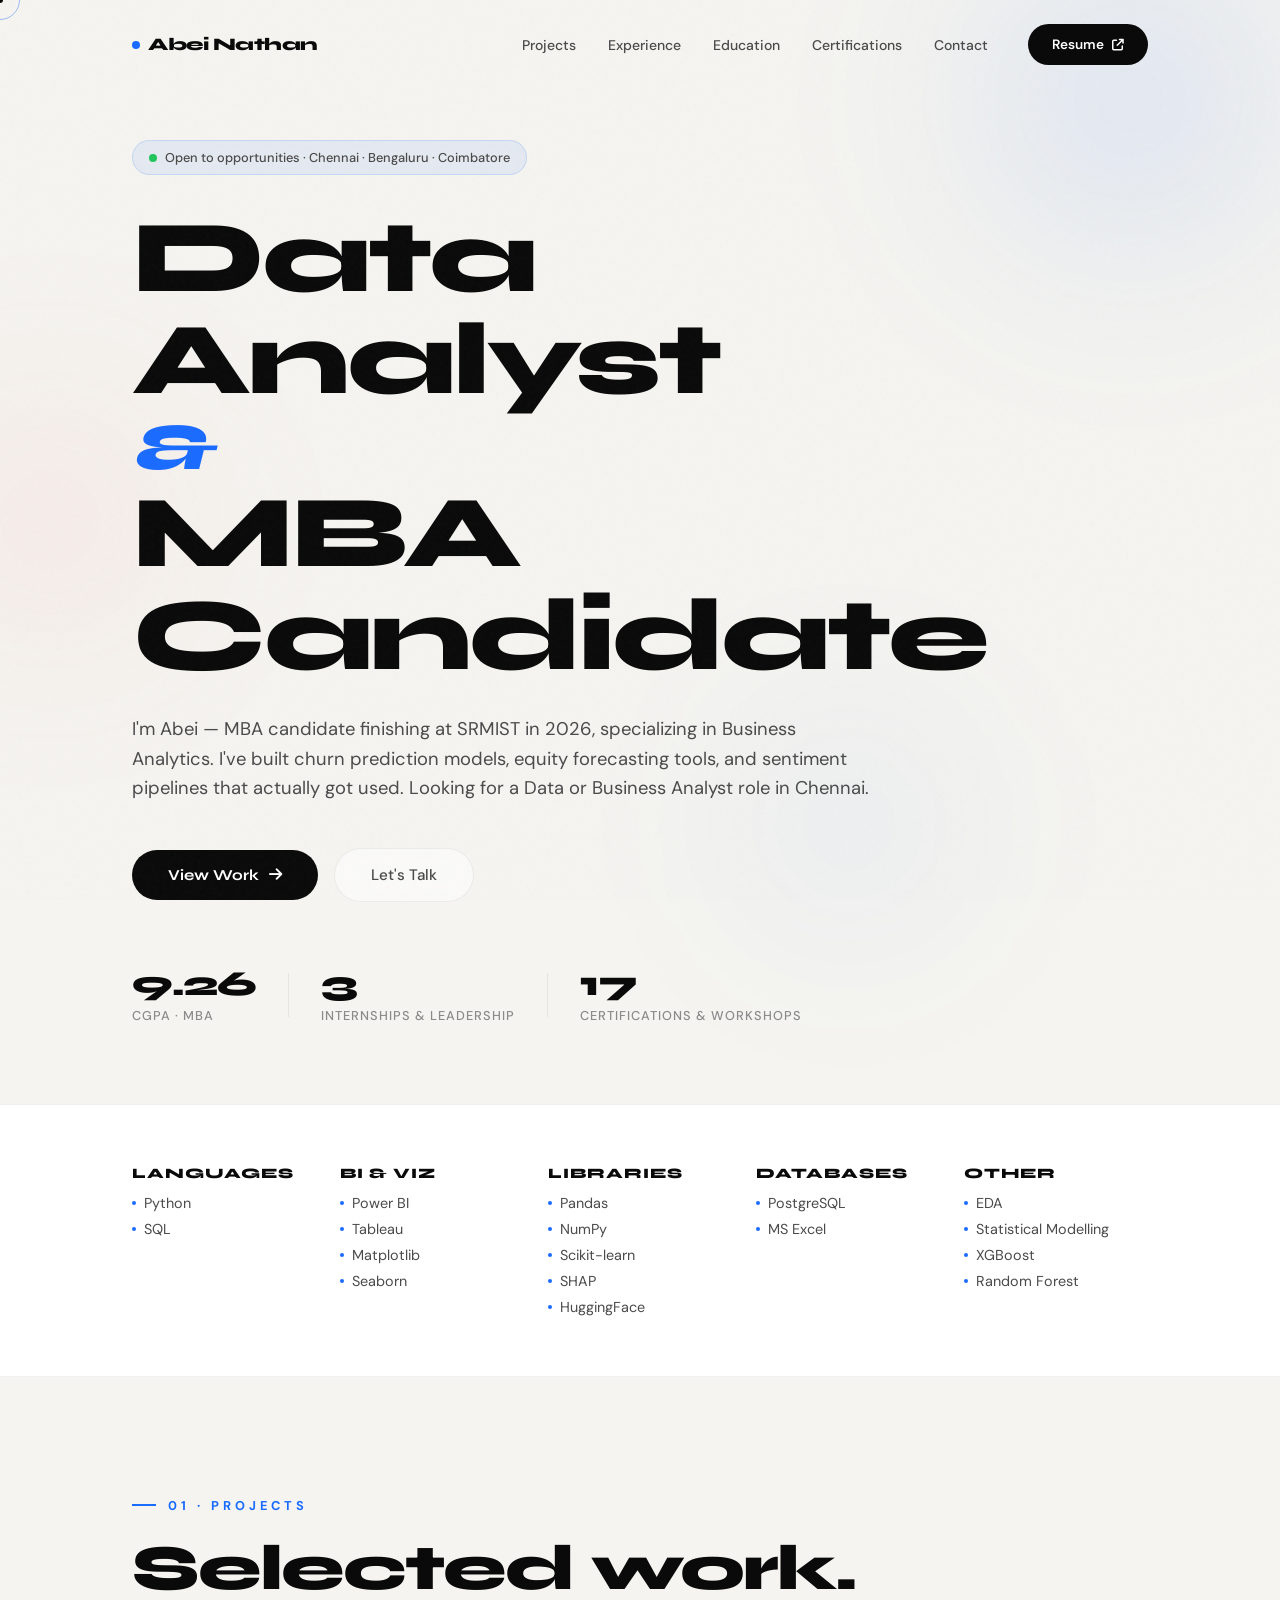
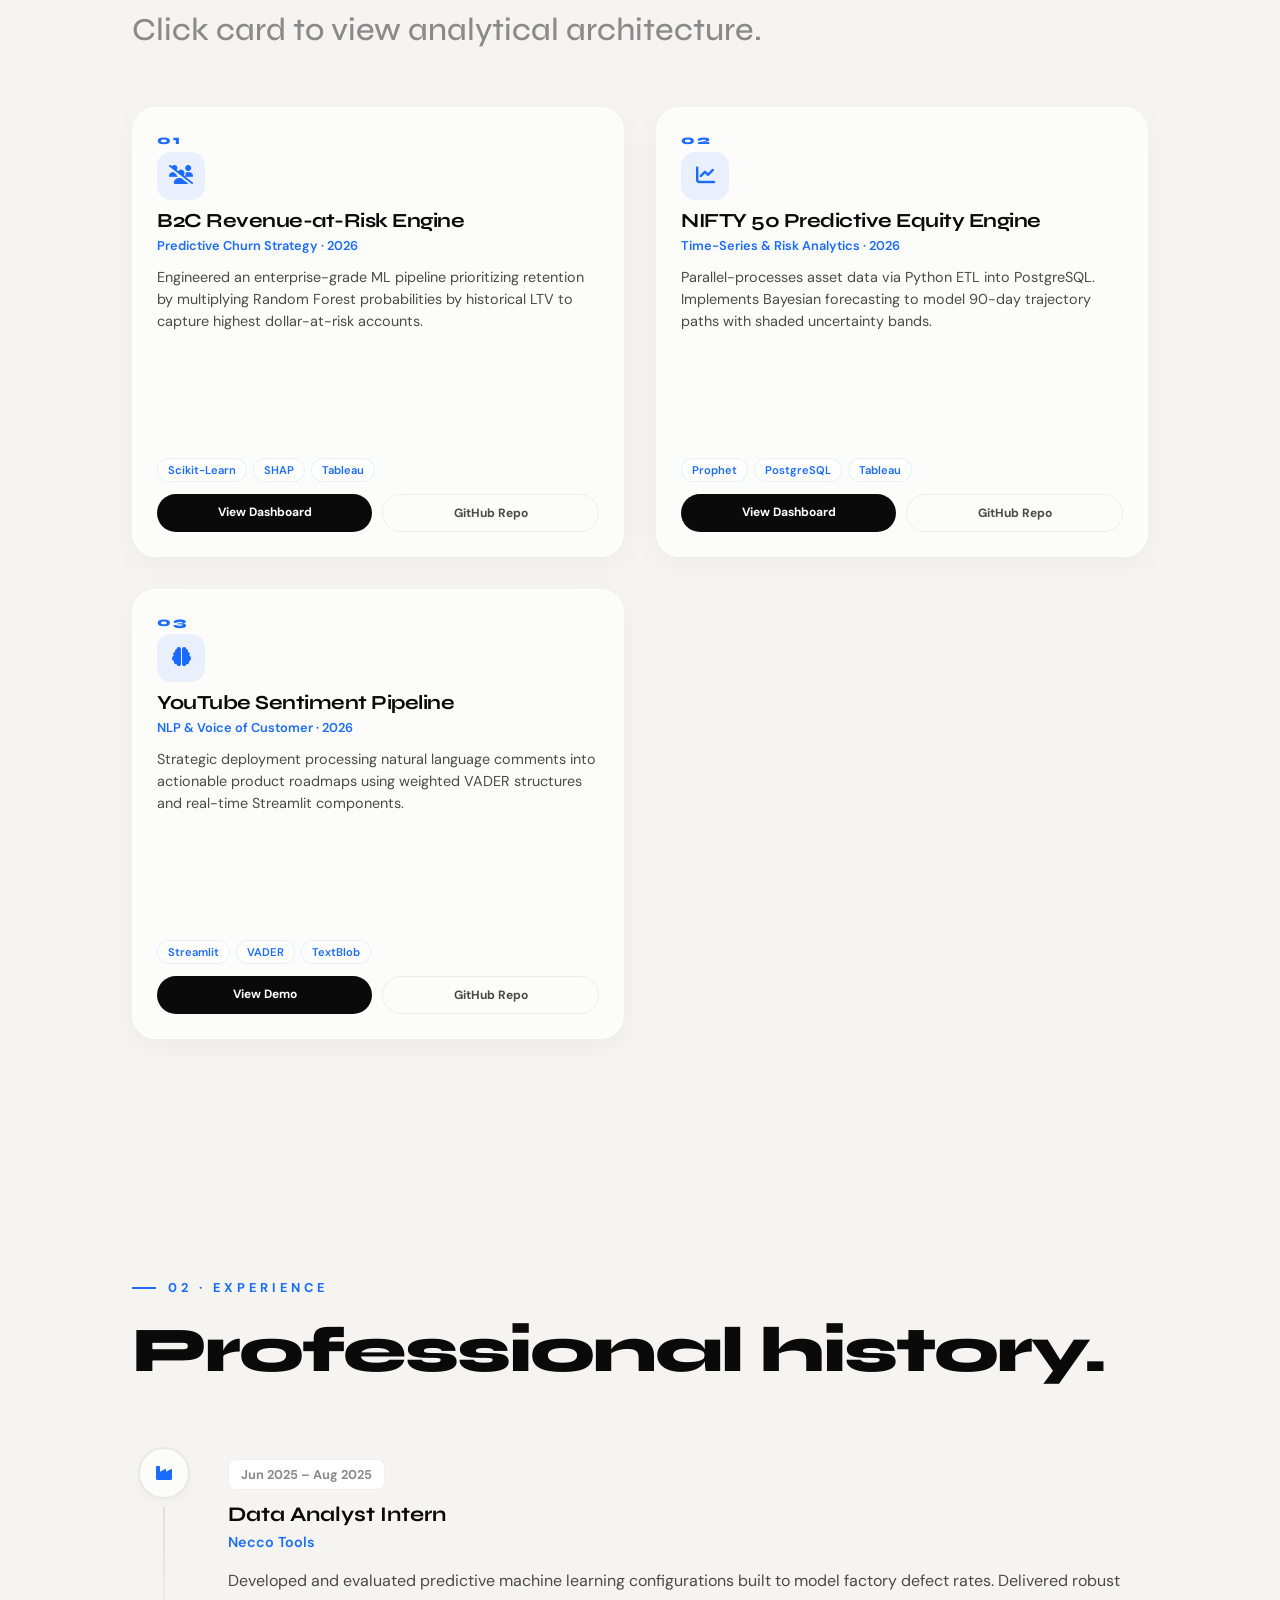
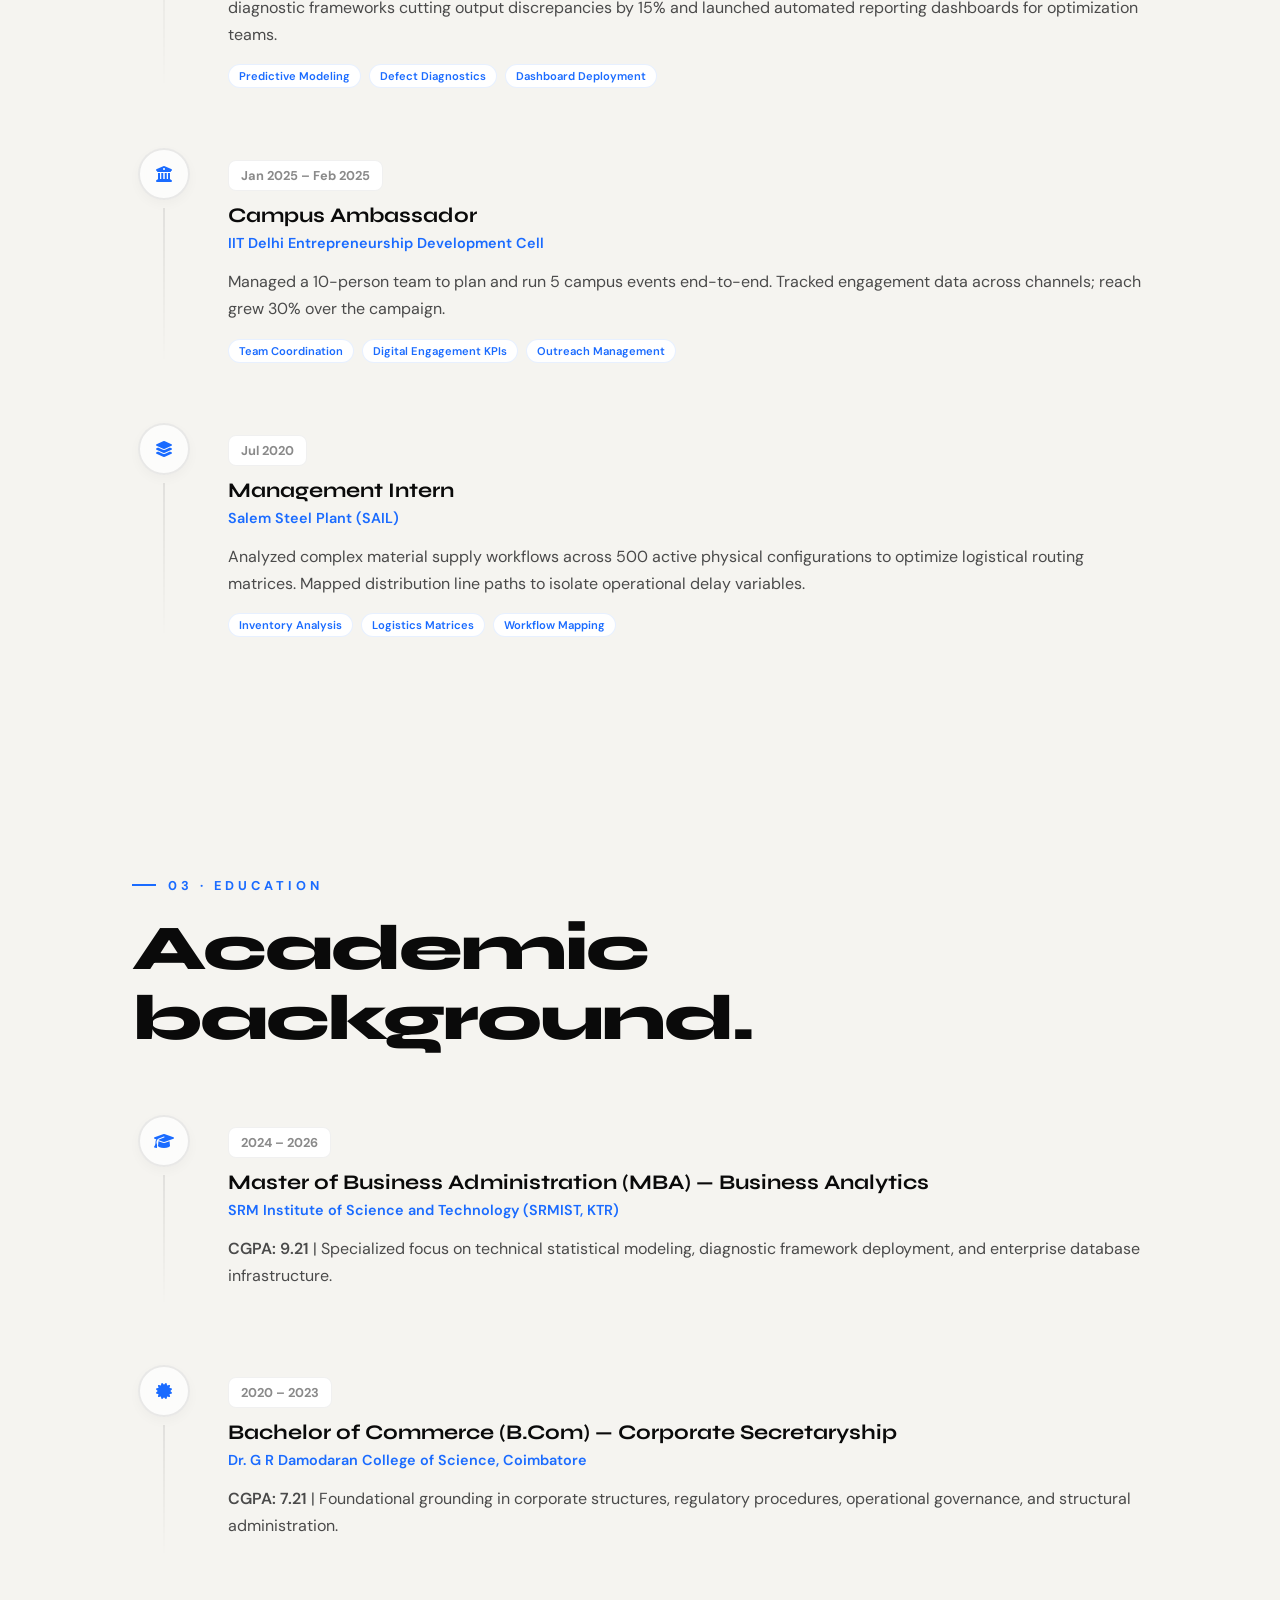
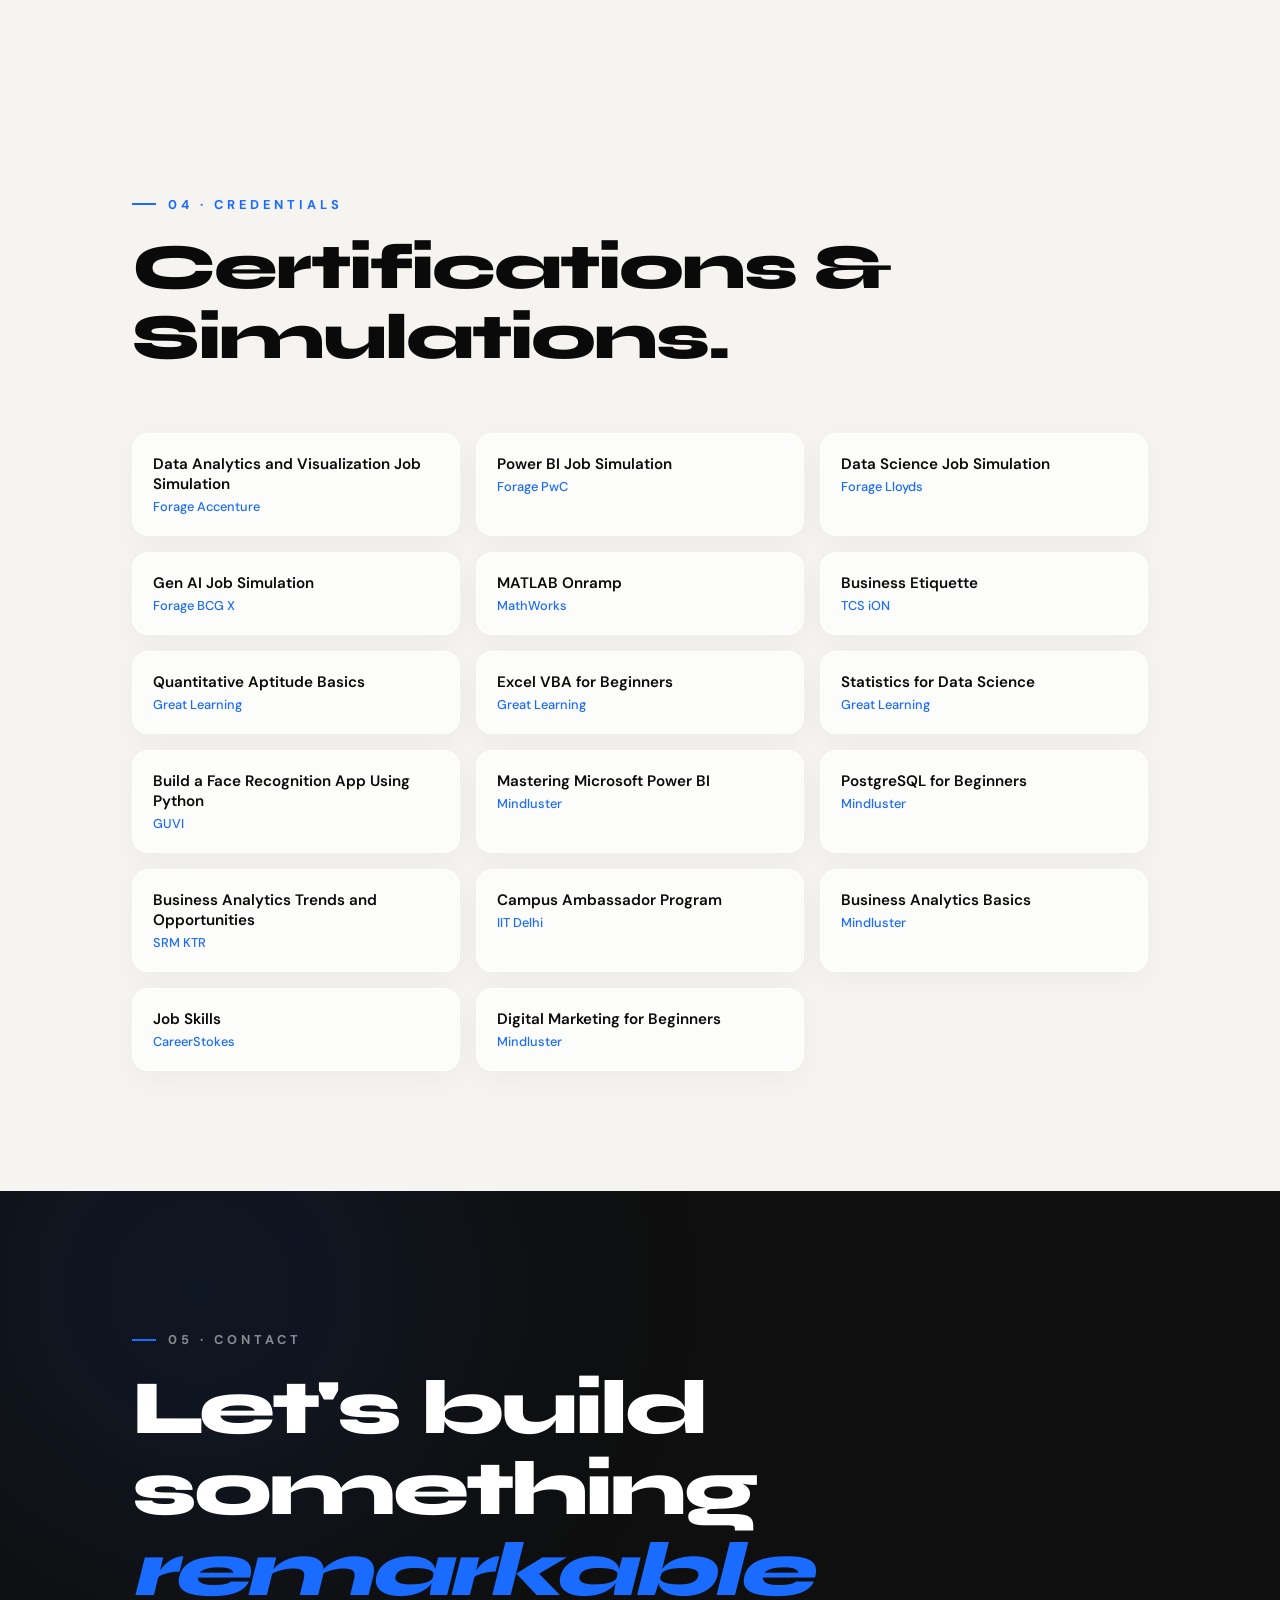
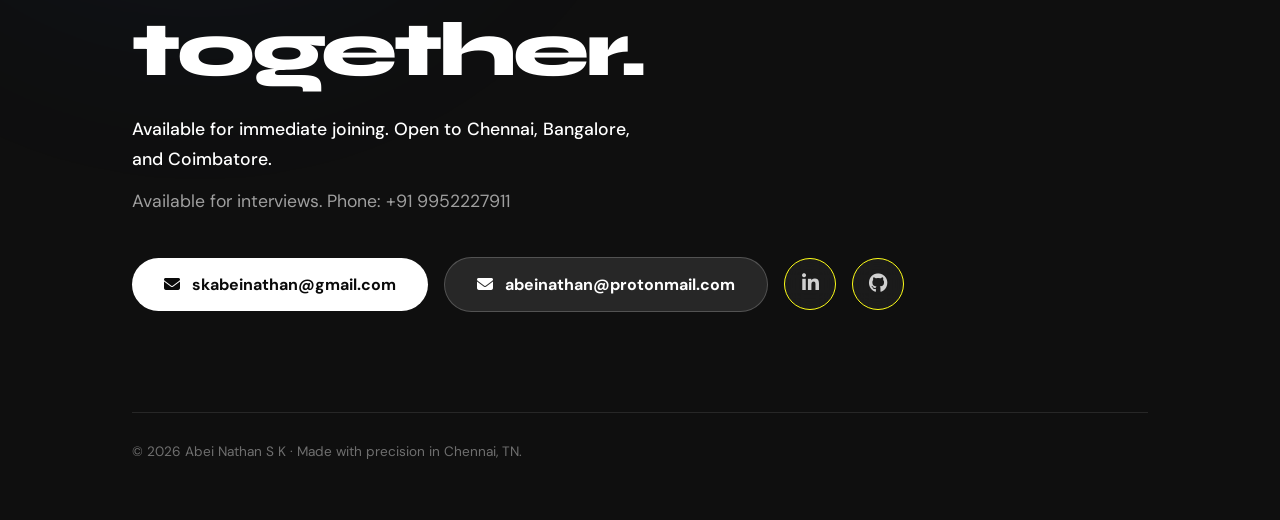
==== index.html @ 50df1578 "Update index.html" ====
<!DOCTYPE html>
<html lang="en">
<head>
    <meta charset="UTF-8">
    <meta name="viewport" content="width=device-width, initial-scale=1.0">
    <title>Abei Nathan S K | Data Analyst Portfolio</title>
    <link rel="stylesheet" href="style.css?v=1.0.1">
    <link href="https://fonts.googleapis.com/css2?family=Syne:wght@400;500;600;700;800&family=DM+Sans:ital,wght@0,300;0,400;0,500;1,300&display=swap" rel="stylesheet">
    <link rel="stylesheet" href="https://cdnjs.cloudflare.com/ajax/libs/font-awesome/6.4.0/css/all.min.css">
</head>
<body>

    <div class="noise-overlay"></div>
    <div class="blob blob-1"></div>
    <div class="blob blob-2"></div>
    <div class="blob blob-3"></div>
    <div class="cursor-dot"></div>
    <div class="cursor-ring"></div>

    <nav id="navbar">
        <div class="nav-inner">
            <div class="logo">
                <span class="logo-dot"></span>
                Abei Nathan
            </div>
            <ul class="nav-links" id="navLinks">
                <li><a href="#projects" class="nav-link-item">Projects</a></li>
                <li><a href="#experience" class="nav-link-item">Experience</a></li>
                <li><a href="#education" class="nav-link-item">Education</a></li>
                <li><a href="#certifications" class="nav-link-item">Certifications</a></li>
                <li><a href="#contact" class="nav-link-item">Contact</a></li>
            </ul>
            <a href="AbeiNathanSK_resume.pdf" class="nav-cta" target="_blank">
                Resume <i class="fas fa-arrow-up-right-from-square"></i>
            </a>
        </div>
    </nav>

    <header class="hero">
        <div class="hero-inner">
            <div class="hero-badge reveal-up" style="--delay: 0s">
                <span class="badge-dot"></span>
                Open to opportunities · Chennai · Bengaluru · Coimbatore
            </div>
            <h1 class="hero-title">
                <span class="line reveal-up" style="--delay: 0.1s">Data Analyst</span>
                <span class="line reveal-up ampersand" style="--delay: 0.2s">&amp;</span>
                <span class="line reveal-up" style="--delay: 0.3s">MBA Candidate</span>
            </h1>
            <p class="hero-sub reveal-up" style="--delay: 0.4s">
                I'm Abei — MBA candidate finishing at SRMIST in 2026, specializing in Business Analytics. I've built churn prediction models, equity forecasting tools, and sentiment pipelines that actually got used. Looking for a Data or Business Analyst role in Chennai.
            </p>
            <div class="hero-actions reveal-up" style="--delay: 0.5s">
                <a href="#projects" class="btn-primary">
                    <span>View Work</span>
                    <i class="fas fa-arrow-right"></i>
                </a>
                <a href="#contact" class="btn-ghost">Let's Talk</a>
            </div>
            <div class="hero-stats reveal-up" style="--delay: 0.6s">
                <div class="stat">
                    <strong>9.26</strong><span>CGPA · MBA</span>
                </div>
                <div class="stat-divider"></div>
                <div class="stat">
                    <strong>3</strong><span>Internships & Leadership</span>
                </div>
                <div class="stat-divider"></div>
                <div class="stat">
                    <strong>17</strong><span>Certifications & Workshops</span>
                </div>
            </div>
        </div>
    </header>

    <section class="skills-grid-container">
        <div class="container">
            <div class="skills-matrix">
                <div class="skills-group">
                    <h4>Languages</h4>
                    <ul>
                        <li>Python</li>
                        <li>SQL</li>
                    </ul>
                </div>
                <div class="skills-group">
                    <h4>BI & Viz</h4>
                    <ul>
                        <li>Power BI</li>
                        <li>Tableau</li>
                        <li>Matplotlib</li>
                        <li>Seaborn</li>
                    </ul>
                </div>
                <div class="skills-group">
                    <h4>Libraries</h4>
                    <ul>
                        <li>Pandas</li>
                        <li>NumPy</li>
                        <li>Scikit-learn</li>
                        <li>SHAP</li>
                        <li>HuggingFace</li>
                    </ul>
                </div>
                <div class="skills-group">
                    <h4>Databases</h4>
                    <ul>
                        <li>PostgreSQL</li>
                        <li>MS Excel</li>
                    </ul>
                </div>
                <div class="skills-group">
                    <h4>Other</h4>
                    <ul>
                        <li>EDA</li>
                        <li>Statistical Modelling</li>
                        <li>XGBoost</li>
                        <li>Random Forest</li>
                    </ul>
                </div>
            </div>
        </div>
    </section>

    <section id="projects" class="section">
        <div class="container">
            <div class="section-label reveal-up">01 · Projects</div>
            <h2 class="section-heading reveal-up">Selected work. <span class="muted">Click card to view analytical architecture.</span></h2>
            <div class="flip-grid">

                <div class="flip-card reveal-up" style="--delay: 0.1s">
                    <div class="flip-inner">
                        <div class="flip-front">
                            <div>
                                <div class="card-num">01</div>
                                <div class="card-icon-wrap"><i class="fas fa-users-slash"></i></div>
                                <h3>B2C Revenue-at-Risk Engine</h3>
                                <span class="card-meta">Predictive Churn Strategy · 2026</span>
                            </div>
                            <p>Engineered an enterprise-grade ML pipeline prioritizing retention by multiplying Random Forest probabilities by historical LTV to capture highest dollar-at-risk accounts.</p>
                            <div>
                                <div class="card-tags" style="margin-bottom: 12px;">
                                    <span>Scikit-Learn</span><span>SHAP</span><span>Tableau</span>
                                </div>
                                <div class="card-actions">
                                    <a href="https://public.tableau.com/app/profile/abei.nathan.s.k/viz/Customer_Churn_Revenue_Risk_Engine/MRRProtectionEnginePredictiveChurnRevenue-at-RiskCommandCenter" target="_blank" class="btn-card-action primary">View Dashboard</a>
                                    <a href="https://github.com/abeinathan/revenue_risk_churn_engine" target="_blank" class="btn-card-action secondary">GitHub Repo</a>
                                </div>
                            </div>
                        </div>
                        <div class="flip-back">
                            <div class="back-header">
                                <h3>Tech Stack</h3>
                                <span class="back-sub">Revenue Risk Engine</span>
                            </div>
                            <ul class="back-list">
                                <li><strong>Python / Pandas</strong> — Data engineering & ETL pipelines.</li>
                                <li><strong>Random Forest</strong> — Handled class imbalances effectively.</li>
                                <li><strong>SHAP XAI</strong> — TreeExplainer implementation for model feature transparency.</li>
                            </ul>
                            <div class="card-actions">
                                <a href="https://public.tableau.com/app/profile/abei.nathan.s.k/viz/Customer_Churn_Revenue_Risk_Engine/MRRProtectionEnginePredictiveChurnRevenue-at-RiskCommandCenter" target="_blank" class="btn-card-action dark-primary">View Dashboard</a>
                                <a href="https://github.com/abeinathan/revenue_risk_churn_engine" target="_blank" class="btn-card-action dark-secondary">GitHub Repo</a>
                            </div>
                        </div>
                    </div>
                </div>

                <div class="flip-card reveal-up" style="--delay: 0.2s">
                    <div class="flip-inner">
                        <div class="flip-front">
                            <div>
                                <div class="card-num">02</div>
                                <div class="card-icon-wrap"><i class="fas fa-chart-line"></i></div>
                                <h3>NIFTY 50 Predictive Equity Engine</h3>
                                <span class="card-meta">Time-Series & Risk Analytics · 2026</span>
                            </div>
                            <p>Parallel-processes asset data via Python ETL into PostgreSQL. Implements Bayesian forecasting to model 90-day trajectory paths with shaded uncertainty bands.</p>
                            <div>
                                <div class="card-tags" style="margin-bottom: 12px;">
                                    <span>Prophet</span><span>PostgreSQL</span><span>Tableau</span>
                                </div>
                                <div class="card-actions">
                                    <a href="https://public.tableau.com/app/profile/abei.nathan1154/viz/NIFTY50PredictiveEquityRiskAnalytics/NIFTY50PredictiveEquityRiskAnalytics" target="_blank" class="btn-card-action primary">View Dashboard</a>
                                    <a href="https://github.com/abeinathan/nifty50_predictive_engine" target="_blank" class="btn-card-action secondary">GitHub Repo</a>
                                </div>
                            </div>
                        </div>
                        <div class="flip-back">
                            <div class="back-header">
                                <h3>Tech Stack</h3>
                                <span class="back-sub">Predictive Equity Engine</span>
                            </div>
                            <ul class="back-list">
                                <li><strong>Prophet</strong> — Bayesian mathematical engine for time-series forecasting.</li>
                                <li><strong>PostgreSQL</strong> — Structured storage environment mapping historical ticker lines.</li>
                                <li><strong>Python ETL</strong> — Automated ingestion routines parsing continuous market states.</li>
                            </ul>
                            <div class="card-actions">
                                <a href="https://public.tableau.com/app/profile/abei.nathan1154/viz/NIFTY50PredictiveEquityRiskAnalytics/NIFTY50PredictiveEquityRiskAnalytics" target="_blank" class="btn-card-action dark-primary">View Dashboard</a>
                                <a href="https://github.com/abeinathan/nifty50_predictive_engine" target="_blank" class="btn-card-action dark-secondary">GitHub Repo</a>
                            </div>
                        </div>
                    </div>
                </div>

                <div class="flip-card reveal-up" style="--delay: 0.3s">
                    <div class="flip-inner">
                        <div class="flip-front">
                            <div>
                                <div class="card-num">03</div>
                                <div class="card-icon-wrap"><i class="fas fa-brain"></i></div>
                                <h3>YouTube Sentiment Pipeline</h3>
                                <span class="card-meta">NLP & Voice of Customer · 2026</span>
                            </div>
                            <p>Strategic deployment processing natural language comments into actionable product roadmaps using weighted VADER structures and real-time Streamlit components.</p>
                            <div>
                                <div class="card-tags" style="margin-bottom: 12px;">
                                    <span>Streamlit</span><span>VADER</span><span>TextBlob</span>
                                </div>
                                <div class="card-actions">
                                    <a href="https://abei-sentimentanalysis.streamlit.app/" target="_blank" class="btn-card-action primary">View Demo</a>
                                    <a href="https://github.com/abeinathan/youtube-sentiment-analysis" target="_blank" class="btn-card-action secondary">GitHub Repo</a>
                                </div>
                            </div>
                        </div>
                        <div class="flip-back">
                            <div class="back-header">
                                <h3>Tech Stack</h3>
                                <span class="back-sub">Voice of Customer Framework</span>
                            </div>
                            <ul class="back-list">
                                <li><strong>VADER & TextBlob</strong> — Lexicon and rule-based sentiment assessment.</li>
                                <li><strong>Streamlit</strong> — High-performance reactive web application deployment framework.</li>
                                <li><strong>GitHub Actions</strong> — Configured automated cron workflows maintaining active instance runtimes.</li>
                            </ul>
                            <div class="card-actions">
                                <a href="https://abei-sentimentanalysis.streamlit.app/" target="_blank" class="btn-card-action dark-primary">View Demo</a>
                                <a href="https://github.com/abeinathan/youtube-sentiment-analysis" target="_blank" class="btn-card-action dark-secondary">GitHub Repo</a>
                            </div>
                        </div>
                    </div>
                </div>

            </div>
        </div>
    </section>

    <section id="experience" class="section">
        <div class="container">
            <div class="section-label reveal-up">02 · Experience</div>
            <h2 class="section-heading reveal-up">Professional history.</h2>
            <div class="timeline">

                <div class="tl-item reveal-up">
                    <div class="tl-left">
                        <div class="tl-dot"><i class="fas fa-industry"></i></div>
                        <div class="tl-line"></div>
                    </div>
                    <div class="tl-right">
                        <span class="tl-date">Jun 2025 – Aug 2025</span>
                        <h3 class="tl-title">Data Analyst Intern</h3>
                        <span class="tl-org">Necco Tools</span>
                        <p class="tl-desc">Developed and evaluated predictive machine learning configurations built to model factory defect rates. Delivered robust diagnostic frameworks cutting output discrepancies by 15% and launched automated reporting dashboards for optimization teams.</p>
                        <div class="tl-chips">
                            <span>Predictive Modeling</span><span>Defect Diagnostics</span><span>Dashboard Deployment</span>
                        </div>
                    </div>
                </div>

                <div class="tl-item reveal-up">
                    <div class="tl-left">
                        <div class="tl-dot"><i class="fas fa-university"></i></div>
                        <div class="tl-line"></div>
                    </div>
                    <div class="tl-right">
                        <span class="tl-date">Jan 2025 – Feb 2025</span>
                        <h3 class="tl-title">Campus Ambassador</h3>
                        <span class="tl-org">IIT Delhi Entrepreneurship Development Cell</span>
                        <p class="tl-desc">Managed a 10-person team to plan and run 5 campus events end-to-end. Tracked engagement data across channels; reach grew 30% over the campaign.</p>
                        <div class="tl-chips">
                            <span>Team Coordination</span><span>Digital Engagement KPIs</span><span>Outreach Management</span>
                        </div>
                    </div>
                </div>

                <div class="tl-item reveal-up">
                    <div class="tl-left">
                        <div class="tl-dot"><i class="fas fa-layer-group"></i></div>
                        <div class="tl-line"></div>
                    </div>
                    <div class="tl-right">
                        <span class="tl-date">Jul 2020</span>
                        <h3 class="tl-title">Management Intern</h3>
                        <span class="tl-org">Salem Steel Plant (SAIL)</span>
                        <p class="tl-desc">Analyzed complex material supply workflows across 500 active physical configurations to optimize logistical routing matrices. Mapped distribution line paths to isolate operational delay variables.</p>
                        <div class="tl-chips">
                            <span>Inventory Analysis</span><span>Logistics Matrices</span><span>Workflow Mapping</span>
                        </div>
                    </div>
                </div>

            </div>
        </div>
    </section>

    <section id="education" class="section">
        <div class="container">
            <div class="section-label reveal-up">03 · Education</div>
            <h2 class="section-heading reveal-up">Academic background.</h2>
            <div class="timeline">

                <div class="tl-item reveal-up">
                    <div class="tl-left">
                        <div class="tl-dot"><i class="fas fa-graduation-cap"></i></div>
                        <div class="tl-line"></div>
                    </div>
                    <div class="tl-right">
                        <span class="tl-date">2024 – 2026</span>
                        <h3 class="tl-title">Master of Business Administration (MBA) — Business Analytics</h3>
                        <span class="tl-org">SRM Institute of Science and Technology (SRMIST, KTR)</span>
                        <p class="tl-desc"><strong>CGPA: 9.21</strong> | Specialized focus on technical statistical modeling, diagnostic framework deployment, and enterprise database infrastructure.</p>
                    </div>
                </div>

                <div class="tl-item reveal-up">
                    <div class="tl-left">
                        <div class="tl-dot"><i class="fas fa-certificate"></i></div>
                        <div class="tl-line"></div>
                    </div>
                    <div class="tl-right">
                        <span class="tl-date">2020 – 2023</span>
                        <h3 class="tl-title">Bachelor of Commerce (B.Com) — Corporate Secretaryship</h3>
                        <span class="tl-org">Dr. G R Damodaran College of Science, Coimbatore</span>
                        <p class="tl-desc"><strong>CGPA: 7.21</strong> | Foundational grounding in corporate structures, regulatory procedures, operational governance, and structural administration.</p>
                    </div>
                </div>

            </div>
        </div>
    </section>

    <section id="certifications" class="section">
        <div class="container">
            <div class="section-label reveal-up">04 · Credentials</div>
            <h2 class="section-heading reveal-up">Certifications & Simulations.</h2>
            <div class="cert-list reveal-up">
                <div class="cert-item"><h4>Data Analytics and Visualization Job Simulation</h4><p>Forage Accenture</p></div>
                <div class="cert-item"><h4>Power BI Job Simulation</h4><p>Forage PwC</p></div>
                <div class="cert-item"><h4>Data Science Job Simulation</h4><p>Forage Lloyds</p></div>
                <div class="cert-item"><h4>Gen AI Job Simulation</h4><p>Forage BCG X</p></div>
                <div class="cert-item"><h4>MATLAB Onramp</h4><p>MathWorks</p></div>
                <div class="cert-item"><h4>Business Etiquette</h4><p>TCS iON</p></div>
                <div class="cert-item"><h4>Quantitative Aptitude Basics</h4><p>Great Learning</p></div>
                <div class="cert-item"><h4>Excel VBA for Beginners</h4><p>Great Learning</p></div>
                <div class="cert-item"><h4>Statistics for Data Science</h4><p>Great Learning</p></div>
                <div class="cert-item"><h4>Build a Face Recognition App Using Python</h4><p>GUVI</p></div>
                <div class="cert-item"><h4>Mastering Microsoft Power BI</h4><p>Mindluster</p></div>
                <div class="cert-item"><h4>PostgreSQL for Beginners</h4><p>Mindluster</p></div>
                <div class="cert-item"><h4>Business Analytics Trends and Opportunities</h4><p>SRM KTR</p></div>
                <div class="cert-item"><h4>Campus Ambassador Program</h4><p>IIT Delhi</p></div>
                <div class="cert-item"><h4>Business Analytics Basics</h4><p>Mindluster</p></div>
                <div class="cert-item"><h4>Job Skills</h4><p>CareerStokes</p></div>
                <div class="cert-item"><h4>Digital Marketing for Beginners</h4><p>Mindluster</p></div>
            </div>
        </div>
    </section>

    <footer id="contact" class="footer-section">
        <div class="footer-blob"></div>
        <div class="container footer-inner">
            <div class="section-label reveal-up" style="color: rgba(255,255,255,0.5)">05 · Contact</div>
            <h2 class="footer-heading reveal-up">Let's build something<br><em>remarkable</em> together.</h2>
            
            <p class="footer-sub reveal-up" style="color: #fff; font-weight: 500; margin-bottom: 12px;">
                Available for immediate joining. Open to Chennai, Bangalore, and Coimbatore.
            </p>
            <p class="footer-sub reveal-up" style="margin-top: 0; margin-bottom: 40px;">
                Available for interviews. Phone: +91 9952227911
            </p>

            <div class="footer-btns reveal-up">
                <a href="mailto:skabeinathan@gmail.com" class="footer-btn primary">
                    <i class="fas fa-envelope"></i> skabeinathan@gmail.com
                </a>
                <a href="mailto:abeinathan@protonmail.com" class="footer-btn primary" style="background: rgba(255,255,255,0.1); color: #fff; border: 1px solid rgba(255,255,255,0.2);">
                    <i class="fas fa-envelope"></i> abeinathan@protonmail.com
                </a>
                <div class="footer-socials">
                    <a href="https://www.linkedin.com/in/abeinathan" target="_blank" class="social-icon" title="LinkedIn">
                        <i class="fab fa-linkedin-in"></i>
                    </a>
                    <a href="https://github.com/abeinathan" target="_blank" class="social-icon" title="GitHub">
                        <i class="fab fa-github"></i>
                    </a>
                </div>
            </div>
            <div class="footer-divider"></div>
            <p class="footer-copy">© 2026 Abei Nathan S K · Made with precision in Chennai, TN.</p>
        </div>
    </footer>

    <script>
        document.addEventListener("DOMContentLoaded", function() {
            setTimeout(() => {
                document.querySelectorAll('.reveal-up').forEach(el => {
                    el.classList.add('visible');
                });
            }, 150);

            const dot = document.querySelector('.cursor-dot');
            const ring = document.querySelector('.cursor-ring');
            if(dot && ring && window.matchMedia('(hover: hover)').matches) {
                document.addEventListener('mousemove', e => {
                    dot.style.transform = `translate(${e.clientX}px, ${e.clientY}px)`;
                    ring.style.transform = `translate(${e.clientX}px, ${e.clientY}px)`;
                });
            } else {
                if(dot) dot.style.display = 'none';
                if(ring) ring.style.display = 'none';
                document.body.style.cursor = 'auto';
            }

            document.querySelectorAll('.flip-card').forEach(card => {
                card.addEventListener('click', (e) => {
                    if(!e.target.closest('.card-actions')) {
                        card.classList.toggle('flipped');
                    }
                });
            });

            window.addEventListener('scroll', () => {
                const nav = document.getElementById('navbar');
                if(window.scrollY > 50) {
                    nav.classList.add('scrolled');
                } else {
                    nav.classList.remove('scrolled');
                }
            });
        });
    </script>
</body>
</html>
---- style.css ----
/* ═══════════════════════════════════════════════════════════
   ABEI NATHAN — PORTFOLIO 2026
   Typography: Syne (display) + DM Sans (body)
   Theme: Refined dark-accent editorial with fluid motion
   ═══════════════════════════════════════════════════════════ */

/* ── RESET & TOKENS ──────────────────────────────────────── */
:root {
    --bg:       #f5f4f0;
    --bg-dark:  #0f0f0f;
    --ink:      #0a0a0a;
    --ink-2:    #4a4a4a;
    --ink-3:    #8a8a8a;
    --accent:   #1a6bff;
    --accent-2: #ff4d4d;
    --card-bg:  rgba(255, 255, 255, 0.7);
    --border:   rgba(0,0,0,0.06);
    --shadow:   0 8px 32px rgba(0,0,0,0.04);
    --shadow-hover: 0 24px 72px rgba(26,107,255,0.12);
    --radius:   24px;
    --font-display: 'Syne', sans-serif;
    --font-body:    'DM Sans', sans-serif;
    --ease-fluid:   cubic-bezier(0.16, 1, 0.3, 1);
    --ease-spring:  cubic-bezier(0.34, 1.56, 0.64, 1);
}

*, *::before, *::after { margin: 0; padding: 0; box-sizing: border-box; }
html { scroll-behavior: smooth; }

body {
    font-family: var(--font-body);
    background: var(--bg);
    color: var(--ink);
    overflow-x: hidden;
    cursor: none;
    -webkit-font-smoothing: antialiased;
}

a { text-decoration: none; color: inherit; }
ul { list-style: none; }
strong { font-weight: 600; }

/* ── NOISE OVERLAY ───────────────────────────────────────── */
.noise-overlay {
    position: fixed; inset: 0; z-index: 9998;
    pointer-events: none;
    background-image: url("data:image/svg+xml,%3Csvg viewBox='0 0 256 256' xmlns='http://www.w3.org/2000/svg'%3E%3Cfilter id='n'%3E%3CfeTurbulence type='fractalNoise' baseFrequency='0.9' numOctaves='4' stitchTiles='stitch'/%3E%3C/filter%3E%3Crect width='100%25' height='100%25' filter='url(%23n)' opacity='1'/%3E%3C/svg%3E");
    opacity: 0.025;
}

/* ── AMBIENT BLOBS ───────────────────────────────────────── */
.blob {
    position: fixed;
    border-radius: 50%;
    filter: blur(80px);
    pointer-events: none;
    z-index: -1;
    transition: transform 1.2s var(--ease-fluid);
}
.blob-1 {
    width: 500px; height: 500px;
    background: radial-gradient(circle, rgba(26,107,255,0.12), transparent 70%);
    top: -150px; right: -100px;
}
.blob-2 {
    width: 400px; height: 400px;
    background: radial-gradient(circle, rgba(255,77,77,0.08), transparent 70%);
    bottom: 20%; left: -150px;
}
.blob-3 {
    width: 350px; height: 350px;
    background: radial-gradient(circle, rgba(26,107,255,0.07), transparent 70%);
    bottom: -100px; right: 20%;
}

/* ── CUSTOM CURSOR ───────────────────────────────────────── */
.cursor-dot, .cursor-ring {
    position: fixed;
    top: 0; left: 0;
    pointer-events: none;
    z-index: 99999;
    border-radius: 50%;
    will-change: transform;
}
.cursor-dot {
    width: 6px; height: 6px;
    background: var(--ink);
    margin: -3px 0 0 -3px;
    transition: background 0.2s, width 0.2s, height 0.2s;
}
.cursor-ring {
    width: 40px; height: 40px;
    border: 1px solid rgba(26,107,255,0.4);
    margin: -20px 0 0 -20px;
    transition: border-color 0.3s, width 0.3s, height 0.3s;
}
.cursor-dot.active {
    background: var(--accent);
    width: 8px; height: 8px;
    margin: -4px 0 0 -4px;
}
.cursor-ring.active {
    width: 64px; height: 64px;
    margin: -32px 0 0 -32px;
    border-color: var(--accent);
    background: rgba(26,107,255,0.08);
    backdrop-filter: blur(2px);
}

/* ── LAYOUT ──────────────────────────────────────────────── */
.container {
    max-width: 1080px;
    margin: 0 auto;
    padding: 0 32px;
}
.section { padding: 120px 0; }

/* ── SCROLL REVEAL ───────────────────────────────────────── */
.reveal-up {
    opacity: 0;
    transform: translateY(30px);
    transition: opacity 0.8s cubic-bezier(0.16, 1, 0.3, 1), transform 0.8s cubic-bezier(0.16, 1, 0.3, 1);
    transition-delay: var(--delay, 0s);
}
.reveal-up.visible {
    opacity: 1;
    transform: translateY(0);
}

/* ── NAVIGATION ──────────────────────────────────────────── */
#navbar {
    position: fixed; top: 0; left: 0; right: 0;
    z-index: 10000;
    transition: background 0.5s var(--ease-fluid), box-shadow 0.5s var(--ease-fluid), padding 0.5s var(--ease-fluid);
}
.nav-inner {
    max-width: 1080px;
    margin: 0 auto;
    padding: 24px 32px;
    display: flex;
    align-items: center;
    gap: 40px;
    transition: padding 0.5s var(--ease-fluid);
}
#navbar.scrolled {
    background: rgba(245, 244, 240, 0.96);
    backdrop-filter: blur(24px);
    -webkit-backdrop-filter: blur(24px);
    box-shadow: 0 1px 0 rgba(0, 0, 0, 0.06), 0 4px 30px rgba(0,0,0,0.03);
}
#navbar.scrolled .nav-inner {
    padding: 16px 32px;
}
.logo {
    font-family: var(--font-display);
    font-weight: 800;
    font-size: 1.1rem;
    letter-spacing: -0.5px;
    display: flex;
    align-items: center;
    gap: 8px;
    margin-right: auto;
}
.logo-dot {
    width: 8px; height: 8px;
    background: var(--accent);
    border-radius: 50%;
    display: inline-block;
    animation: pulse-dot 2s ease infinite;
}
@keyframes pulse-dot {
    0%, 100% { transform: scale(1); opacity: 1; }
    50%       { transform: scale(1.4); opacity: 0.6; }
}
.nav-links {
    display: flex;
    gap: 32px;
}
.nav-links a {
    font-family: var(--font-body);
    font-size: 0.875rem;
    font-weight: 500;
    color: var(--ink-2);
    position: relative;
    transition: color 0.3s;
}
.nav-links a::after {
    content: '';
    position: absolute;
    bottom: -4px; left: 0;
    width: 0; height: 2px;
    background: var(--accent);
    border-radius: 2px;
    transition: width 0.4s var(--ease-spring);
}
.nav-links a:hover { color: var(--ink); }
.nav-links a:hover::after { width: 100%; }
.nav-cta {
    font-size: 0.85rem;
    font-weight: 600;
    padding: 12px 24px;
    background: var(--ink);
    color: #fff;
    border-radius: 100px;
    display: flex;
    align-items: center;
    gap: 8px;
    transition: background 0.3s, transform 0.4s var(--ease-spring), box-shadow 0.4s var(--ease-spring);
}
.nav-cta:hover {
    background: var(--accent);
    transform: scale(1.05) translateY(-2px);
    box-shadow: 0 10px 20px rgba(26,107,255,0.2);
}
.nav-cta i { font-size: 0.75rem; transition: transform 0.3s var(--ease-spring); }
.nav-cta:hover i { transform: translate(2px, -2px); }

/* ── HERO ────────────────────────────────────────────────── */
.hero {
    min-height: 100vh;
    display: flex;
    flex-direction: column;
    justify-content: center;
    padding: 140px 32px 80px;
    max-width: 1080px;
    margin: 0 auto;
    position: relative;
}
.hero-badge {
    display: inline-flex;
    align-items: center;
    gap: 8px;
    font-size: 0.8rem;
    font-weight: 500;
    color: var(--ink-2);
    background: rgba(26,107,255,0.07);
    border: 1px solid rgba(26,107,255,0.15);
    padding: 8px 16px;
    border-radius: 100px;
    margin-bottom: 32px;
    width: fit-content;
    backdrop-filter: blur(10px);
}
.badge-dot {
    width: 8px; height: 8px;
    background: #22c55e;
    border-radius: 50%;
    animation: pulse-dot 2s ease infinite;
}
.hero-title {
    font-family: var(--font-display);
    font-size: clamp(3.5rem, 8vw, 7.5rem);
    font-weight: 800;
    line-height: 1.0;
    letter-spacing: -3px;
    margin-bottom: 28px;
    display: flex;
    flex-direction: column;
    gap: 2px;
}
.hero-title .line { display: block; }
.hero-title .ampersand {
    color: var(--accent);
    font-style: italic;
    font-size: 0.65em;
    letter-spacing: -1px;
}
.hero-sub {
    font-size: 1.15rem;
    color: var(--ink-2);
    font-weight: 400;
    max-width: 750px;
    line-height: 1.6;
    margin-bottom: 44px;
}
.hero-actions {
    display: flex;
    align-items: center;
    gap: 16px;
    margin-bottom: 64px;
}
.btn-primary {
    display: inline-flex;
    align-items: center;
    gap: 10px;
    padding: 16px 36px;
    background: var(--ink);
    color: #fff;
    border-radius: 100px;
    font-family: var(--font-display);
    font-weight: 700;
    font-size: 0.95rem;
    transition: background 0.3s, transform 0.4s var(--ease-spring), box-shadow 0.4s var(--ease-spring);
}
.btn-primary:hover {
    background: var(--accent);
    transform: translateY(-4px) scale(1.02);
    box-shadow: 0 12px 30px rgba(26,107,255,0.3);
}
.btn-ghost {
    padding: 16px 36px;
    border: 1px solid var(--border);
    background: rgba(255,255,255,0.5);
    backdrop-filter: blur(10px);
    border-radius: 100px;
    font-weight: 500;
    font-size: 0.95rem;
    color: var(--ink-2);
    transition: all 0.4s var(--ease-spring);
}
.btn-ghost:hover {
    border-color: var(--ink);
    background: #fff;
    color: var(--ink);
    transform: translateY(-4px);
    box-shadow: 0 12px 30px rgba(0,0,0,0.05);
}
.hero-stats {
    display: flex;
    align-items: center;
    gap: 0;
}
.stat {
    padding: 0 32px;
    display: flex;
    flex-direction: column;
}
.stat:first-child { padding-left: 0; }
.stat strong {
    font-family: var(--font-display);
    font-size: 2.2rem;
    font-weight: 800;
    letter-spacing: -1px;
    color: var(--ink);
    line-height: 1;
}
.stat span {
    font-size: 0.8rem;
    color: var(--ink-3);
    margin-top: 6px;
    font-weight: 500;
    text-transform: uppercase;
    letter-spacing: 1px;
}
.stat-divider {
    width: 1px;
    height: 44px;
    background: var(--border);
}

/* ── STATIC SKILL GRID ───────────────────────────────────── */
.skills-grid-container {
    padding: 60px 0;
    background: #fff;
    border-top: 1px solid var(--border);
    border-bottom: 1px solid var(--border);
}
.skills-matrix {
    display: grid;
    grid-template-columns: repeat(auto-fit, minmax(180px, 1fr));
    gap: 24px;
}
.skills-group h4 {
    font-family: var(--font-display);
    font-size: 0.9rem;
    font-weight: 800;
    text-transform: uppercase;
    letter-spacing: 1px;
    margin-bottom: 12px;
    color: var(--ink);
}
.skills-group ul {
    display: flex;
    flex-direction: column;
    gap: 8px;
}
.skills-group li {
    font-size: 0.9rem;
    color: var(--ink-2);
    display: flex;
    align-items: center;
    gap: 8px;
}
.skills-group li::before {
    content: '';
    width: 4px;
    height: 4px;
    background: var(--accent);
    border-radius: 50%;
}

/* ── SECTION LABELS & HEADINGS ───────────────────────────── */
.section-label {
    font-size: 0.8rem;
    font-weight: 700;
    letter-spacing: 4px;
    text-transform: uppercase;
    color: var(--accent);
    margin-bottom: 20px;
    display: flex;
    align-items: center;
    gap: 12px;
}
.section-label::before {
    content: '';
    display: block;
    width: 24px; height: 2px;
    background: var(--accent);
}
.section-heading {
    font-family: var(--font-display);
    font-size: clamp(2.5rem, 5vw, 4rem);
    font-weight: 800;
    letter-spacing: -2px;
    line-height: 1.1;
    margin-bottom: 60px;
    color: var(--ink);
}
.section-heading .muted {
    color: var(--ink-3);
    font-weight: 500;
    font-size: 0.5em;
    letter-spacing: 0;
    display: block;
    margin-top: 8px;
}

/* ── GRID CARDS STRUCTURE ────────────────────────────────── */
.flip-grid {
    display: grid;
    grid-template-columns: repeat(auto-fit, minmax(320px, 1fr));
    gap: 32px;
}
.flip-card {
    perspective: 1500px;
    cursor: pointer;
    height: 450px;
}
.flip-inner {
    position: relative;
    width: 100%;
    height: 100%;
    transform-style: preserve-3d;
    transition: transform 0.8s var(--ease-fluid);
    border-radius: var(--radius);
}
.flip-card.flipped .flip-inner {
    transform: rotateY(180deg);
}

.flip-front, .flip-back {
    position: absolute;
    inset: 0;
    backface-visibility: hidden;
    -webkit-backface-visibility: hidden;
    border-radius: var(--radius);
    padding: 24px;
    overflow: hidden;
    display: grid;
    grid-template-rows: auto 1fr auto;
    gap: 8px;
}
.flip-front {
    background: var(--card-bg);
    backdrop-filter: blur(20px);
    border: 1px solid rgba(255,255,255,0.8);
    box-shadow: var(--shadow);
    transition: box-shadow 0.5s var(--ease-fluid), transform 0.5s var(--ease-fluid);
}
.flip-card:hover .flip-front {
    box-shadow: var(--shadow-hover);
    transform: translateY(-8px);
}
.flip-card.flipped:hover .flip-front {
    transform: none;
}
.card-num {
    font-family: var(--font-display);
    font-size: 0.8rem;
    font-weight: 800;
    letter-spacing: 2px;
    color: var(--accent);
    margin-bottom: 4px;
}
.card-icon-wrap {
    width: 48px; height: 48px;
    background: rgba(26,107,255,0.08);
    border-radius: 14px;
    display: flex;
    align-items: center;
    justify-content: center;
    color: var(--accent);
    font-size: 1.2rem;
    margin-bottom: 8px;
}
.flip-front h3 {
    font-family: var(--font-display);
    font-size: 1.25rem;
    font-weight: 700;
    letter-spacing: -0.5px;
    color: var(--ink);
    line-height: 1.3;
}
.card-meta {
    font-size: 0.8rem;
    color: var(--accent);
    font-weight: 600;
}
.flip-front p {
    font-size: 0.9rem;
    color: var(--ink-2);
    line-height: 1.5;
    margin-top: 4px;
}
.card-tags {
    display: flex;
    flex-wrap: wrap;
    gap: 6px;
    margin-top: 4px;
}
.card-tags span, .tl-chips span {
    background: #fff;
    border: 1px solid rgba(26,107,255,0.1);
    color: var(--accent);
    font-size: 0.7rem;
    font-weight: 600;
    padding: 4px 10px;
    border-radius: 100px;
}
.card-actions {
    display: flex;
    gap: 10px;
    margin-top: 8px;
}
.btn-card-action {
    flex: 1;
    text-align: center;
    font-size: 0.75rem;
    font-weight: 700;
    padding: 10px 14px;
    border-radius: 100px;
    transition: all 0.3s var(--ease-fluid);
}
.btn-card-action.primary {
    background: var(--ink);
    color: #fff;
}
.btn-card-action.primary:hover {
    background: var(--accent);
}
.btn-card-action.secondary {
    border: 1px solid var(--border);
    background: transparent;
    color: var(--ink-2);
}
.btn-card-action.secondary:hover {
    border-color: var(--ink);
    color: var(--ink);
}

/* BACK CARD OVERLAY */
.flip-back {
    background: var(--ink);
    transform: rotateY(180deg);
    box-shadow: 0 24px 72px rgba(0,0,0,0.3);
}
.back-header h3 {
    font-family: var(--font-display);
    font-size: 1.1rem;
    font-weight: 700;
    color: #fff;
}
.back-sub {
    font-size: 0.8rem;
    color: rgba(255,255,255,0.5);
}

.back-list {
    list-style: none;
    display: flex;
    flex-direction: column;
    gap: 6px;
    margin-top: 4px;
    overflow-y: auto;
}
.back-list li {
    font-size: 0.8rem;
    color: rgba(255, 255, 255, 0.8);
    line-height: 1.35;
}
.back-list li strong { color: #fff; }

.btn-card-action.dark-primary {
    background: rgba(255, 255, 255, 0.1);
    color: #fff;
    border: 1px solid rgba(255, 255, 255, 0.1);
}
.btn-card-action.dark-primary:hover {
    background: #fff;
    color: var(--ink);
}
.btn-card-action.dark-secondary {
    border: 1px solid rgba(255, 255, 255, 0.2);
    background: transparent;
    color: rgba(255, 255, 255, 0.6);
}
.btn-card-action.dark-secondary:hover {
    border-color: #fff;
    color: #fff;
}

/* ── EXPERIENCE TIMELINE ─────────────────────────────────── */
.timeline {
    display: flex;
    flex-direction: column;
    gap: 0;
}
.tl-item {
    display: grid;
    grid-template-columns: 64px 1fr;
    gap: 32px;
    padding-bottom: 60px;
}
.tl-item:last-child { padding-bottom: 0; }
.tl-left {
    display: flex;
    flex-direction: column;
    align-items: center;
}
.tl-dot {
    width: 52px; height: 52px;
    background: var(--card-bg);
    backdrop-filter: blur(10px);
    border: 2px solid rgba(0,0,0,0.08);
    border-radius: 50%;
    display: flex;
    align-items: center;
    justify-content: center;
    color: var(--accent);
    font-size: 1rem;
    z-index: 1;
    box-shadow: 0 4px 12px rgba(0,0,0,0.03);
    transition: all 0.5s var(--ease-spring);
}
.tl-item:hover .tl-dot {
    background: var(--accent);
    border-color: var(--accent);
    color: #fff;
    transform: scale(1.2);
}
.tl-line {
    width: 2px;
    flex: 1;
    background: linear-gradient(to bottom, rgba(0,0,0,0.08), transparent);
    margin-top: 8px;
}
.tl-right {
    padding-top: 12px;
    transition: transform 0.4s var(--ease-fluid);
}
.tl-item:hover .tl-right {
    transform: translateX(8px);
}
.tl-date {
    display: inline-block;
    font-size: 0.8rem;
    font-weight: 700;
    color: var(--ink-3);
    background: #fff;
    border: 1px solid var(--border);
    padding: 6px 12px;
    border-radius: 8px;
    margin-bottom: 12px;
}
.tl-title {
    font-family: var(--font-display);
    font-size: 1.3rem;
    font-weight: 700;
    color: var(--ink);
    margin-bottom: 6px;
}
.tl-org {
    display: block;
    font-size: 0.9rem;
    color: var(--accent);
    font-weight: 600;
    margin-bottom: 16px;
}
.tl-desc {
    font-size: 1rem;
    color: var(--ink-2);
    line-height: 1.7;
    margin-bottom: 16px;
}
.tl-chips {
    display: flex;
    flex-wrap: wrap;
    gap: 8px;
}

/* ── CREDENTIALS SECTION ────────────────────────────────── */
.cert-list {
    display: grid;
    grid-template-columns: repeat(auto-fit, minmax(280px, 1fr));
    gap: 16px;
}
.cert-item {
    background: var(--card-bg);
    backdrop-filter: blur(20px);
    border: 1px solid rgba(255,255,255,0.8);
    padding: 20px;
    border-radius: 16px;
    box-shadow: var(--shadow);
}
.cert-item h4 {
    font-family: var(--font-body);
    font-weight: 600;
    font-size: 0.95rem;
    color: var(--ink);
    margin-bottom: 4px;
}
.cert-item p {
    font-size: 0.8rem;
    color: var(--accent);
    font-weight: 500;
}

/* ── FOOTER ──────────────────────────────────────────────── */
.footer-section {
    background: var(--bg-dark);
    padding: 140px 0 60px;
    position: relative;
    overflow: hidden;
}
.footer-blob {
    position: absolute;
    width: 800px; height: 800px;
    border-radius: 50%;
    background: radial-gradient(circle, rgba(26,107,255,0.12), transparent 70%);
    top: -300px; left: -200px;
    filter: blur(100px);
    pointer-events: none;
}
.footer-inner {
    position: relative;
    z-index: 1;
}
.footer-heading {
    font-family: var(--font-display);
    font-size: clamp(3rem, 6vw, 5.5rem);
    font-weight: 800;
    letter-spacing: -3px;
    line-height: 1.05;
    color: #fff;
    margin-bottom: 24px;
}
.footer-heading em {
    font-style: italic;
    color: var(--accent);
}
.footer-sub {
    font-size: 1.1rem;
    color: rgba(255,255,255,0.6);
    max-width: 500px;
    line-height: 1.7;
}
.footer-btns {
    display: flex;
    align-items: center;
    gap: 16px;
    flex-wrap: wrap;
    margin-bottom: 100px;
}
.footer-btn {
    display: inline-flex;
    align-items: center;
    gap: 12px;
    font-weight: 700;
    font-size: 1rem;
    padding: 16px 32px;
    border-radius: 100px;
    transition: all 0.4s var(--ease-spring);
}
.footer-btn.primary {
    background: #fff;
    color: var(--ink);
}
.footer-btn.primary:hover {
    background: var(--accent);
    color: #fff;
    transform: translateY(-4px) scale(1.05);
    box-shadow: 0 12px 40px rgba(26,107,255,0.4);
}
.footer-socials {
    display: flex;
    gap: 16px;
}
.social-icon {
    width: 52px; height: 52px;
    border: 1px solid rgba(255,255,25.2);
    border-radius: 50%;
    display: flex;
    align-items: center;
    justify-content: center;
    color: rgba(255,255,255,0.8);
    font-size: 1.2rem;
    background: rgba(255,255,255,0.05);
    backdrop-filter: blur(10px);
    transition: all 0.4s var(--ease-spring);
}
.social-icon:hover {
    background: var(--accent);
    border-color: var(--accent);
    color: #fff;
    transform: scale(1.15) translateY(-4px);
    box-shadow: 0 10px 20px rgba(26,107,255,0.3);
}
.footer-divider {
    height: 1px;
    background: rgba(255,255,255,0.1);
    margin-bottom: 30px;
}
.footer-copy {
    font-size: 0.85rem;
    color: rgba(255,255,255,0.4);
}
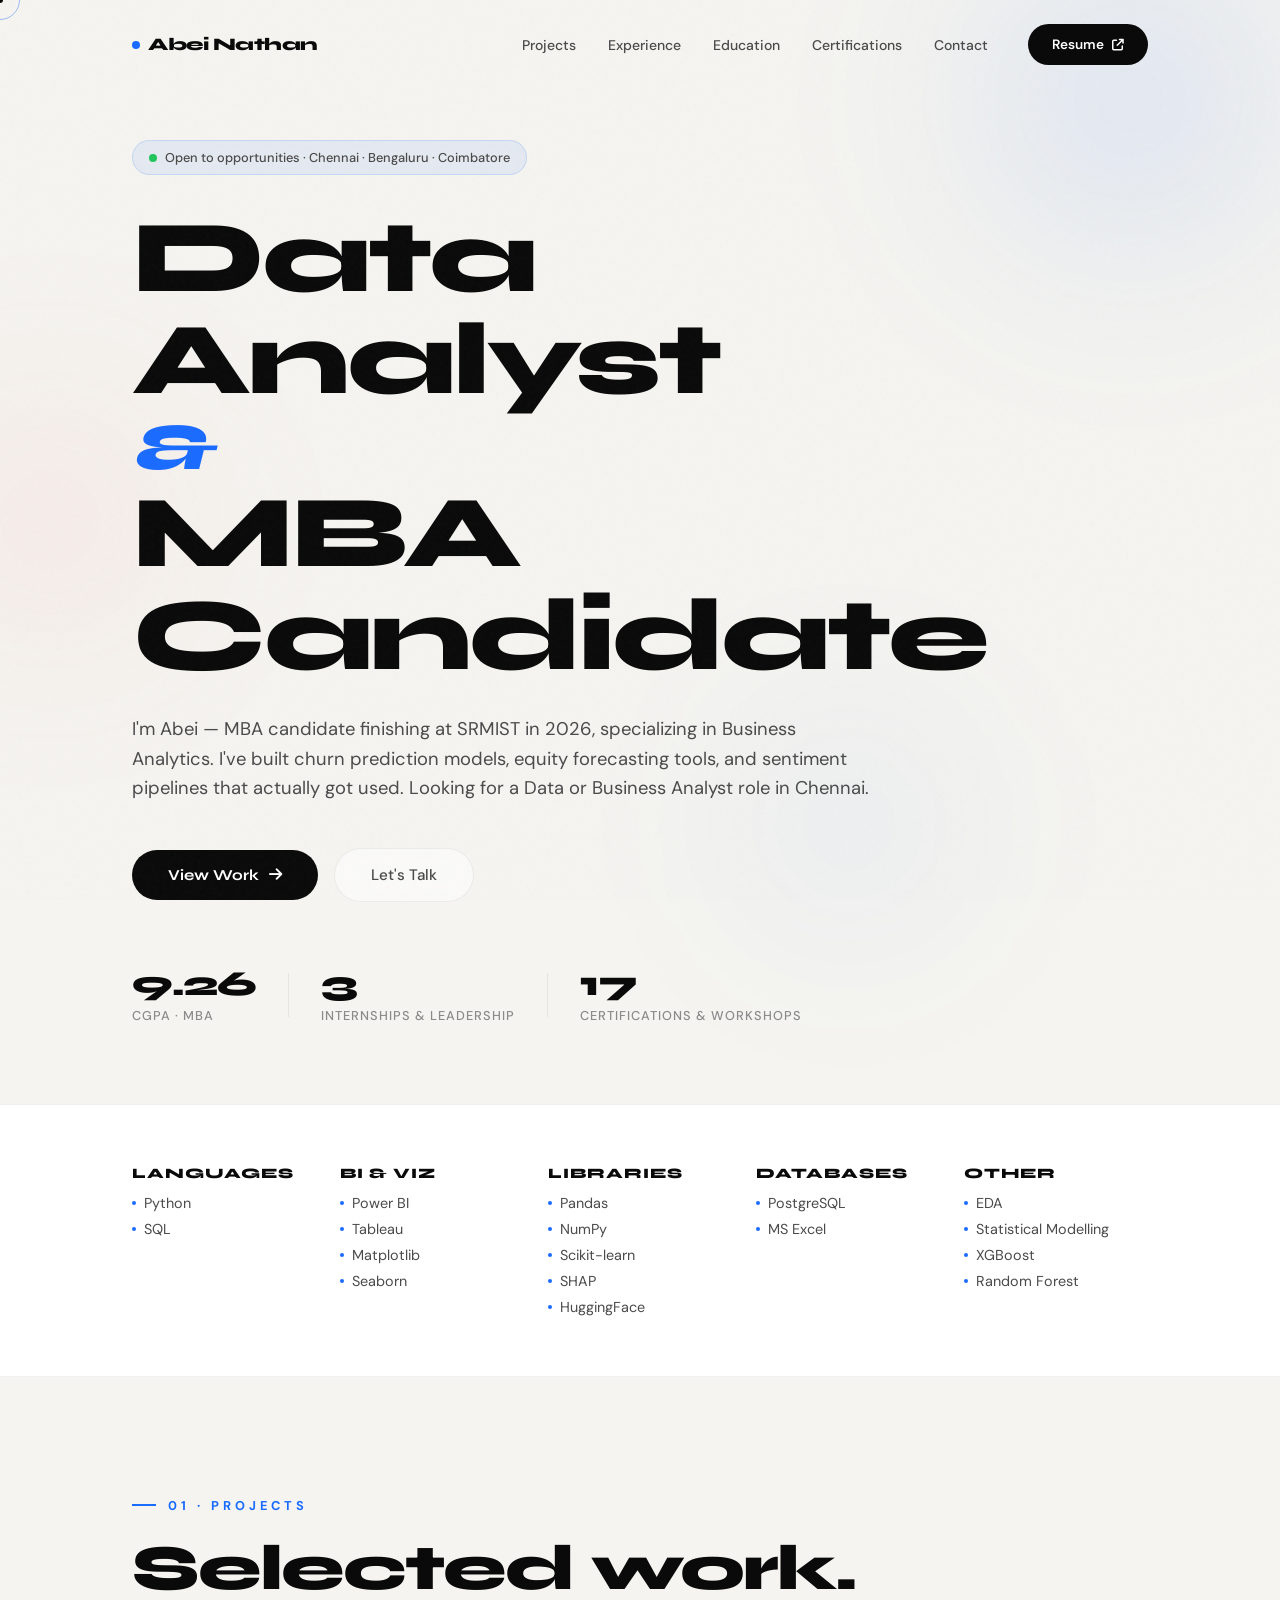
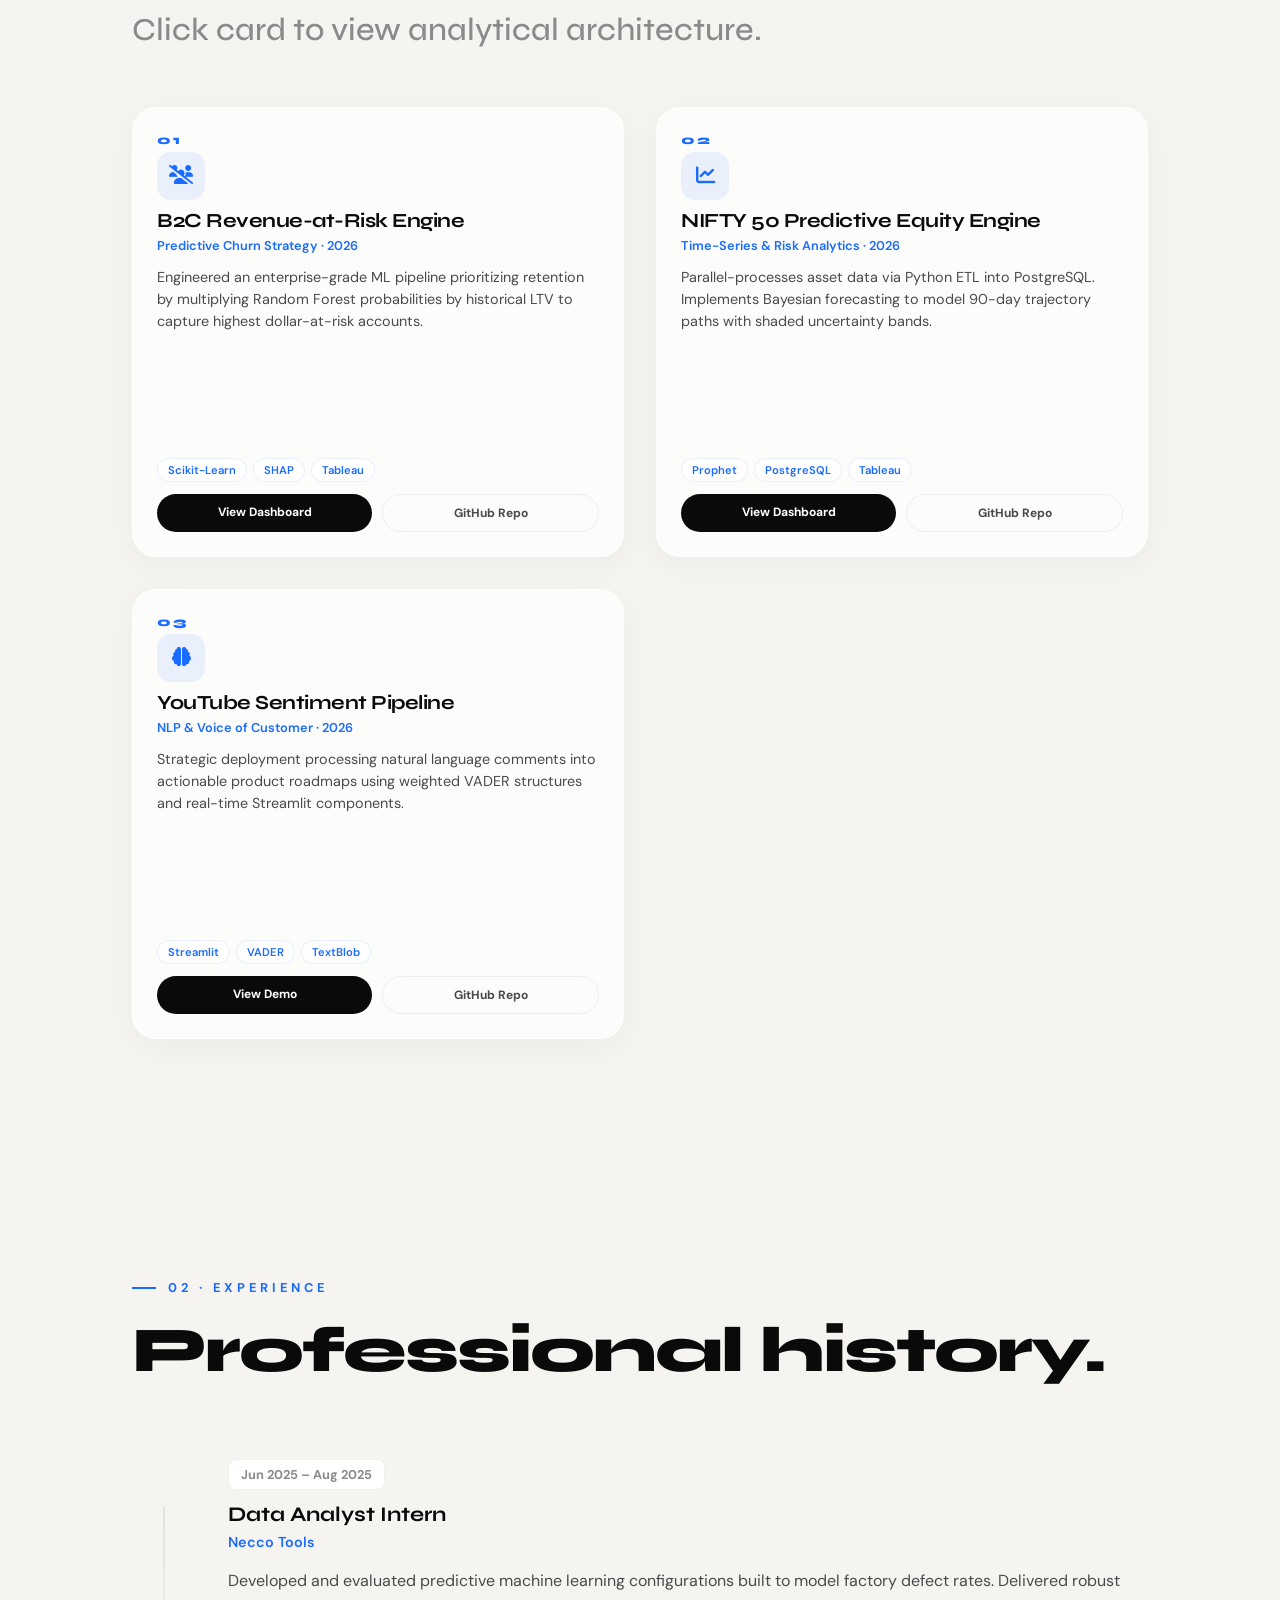
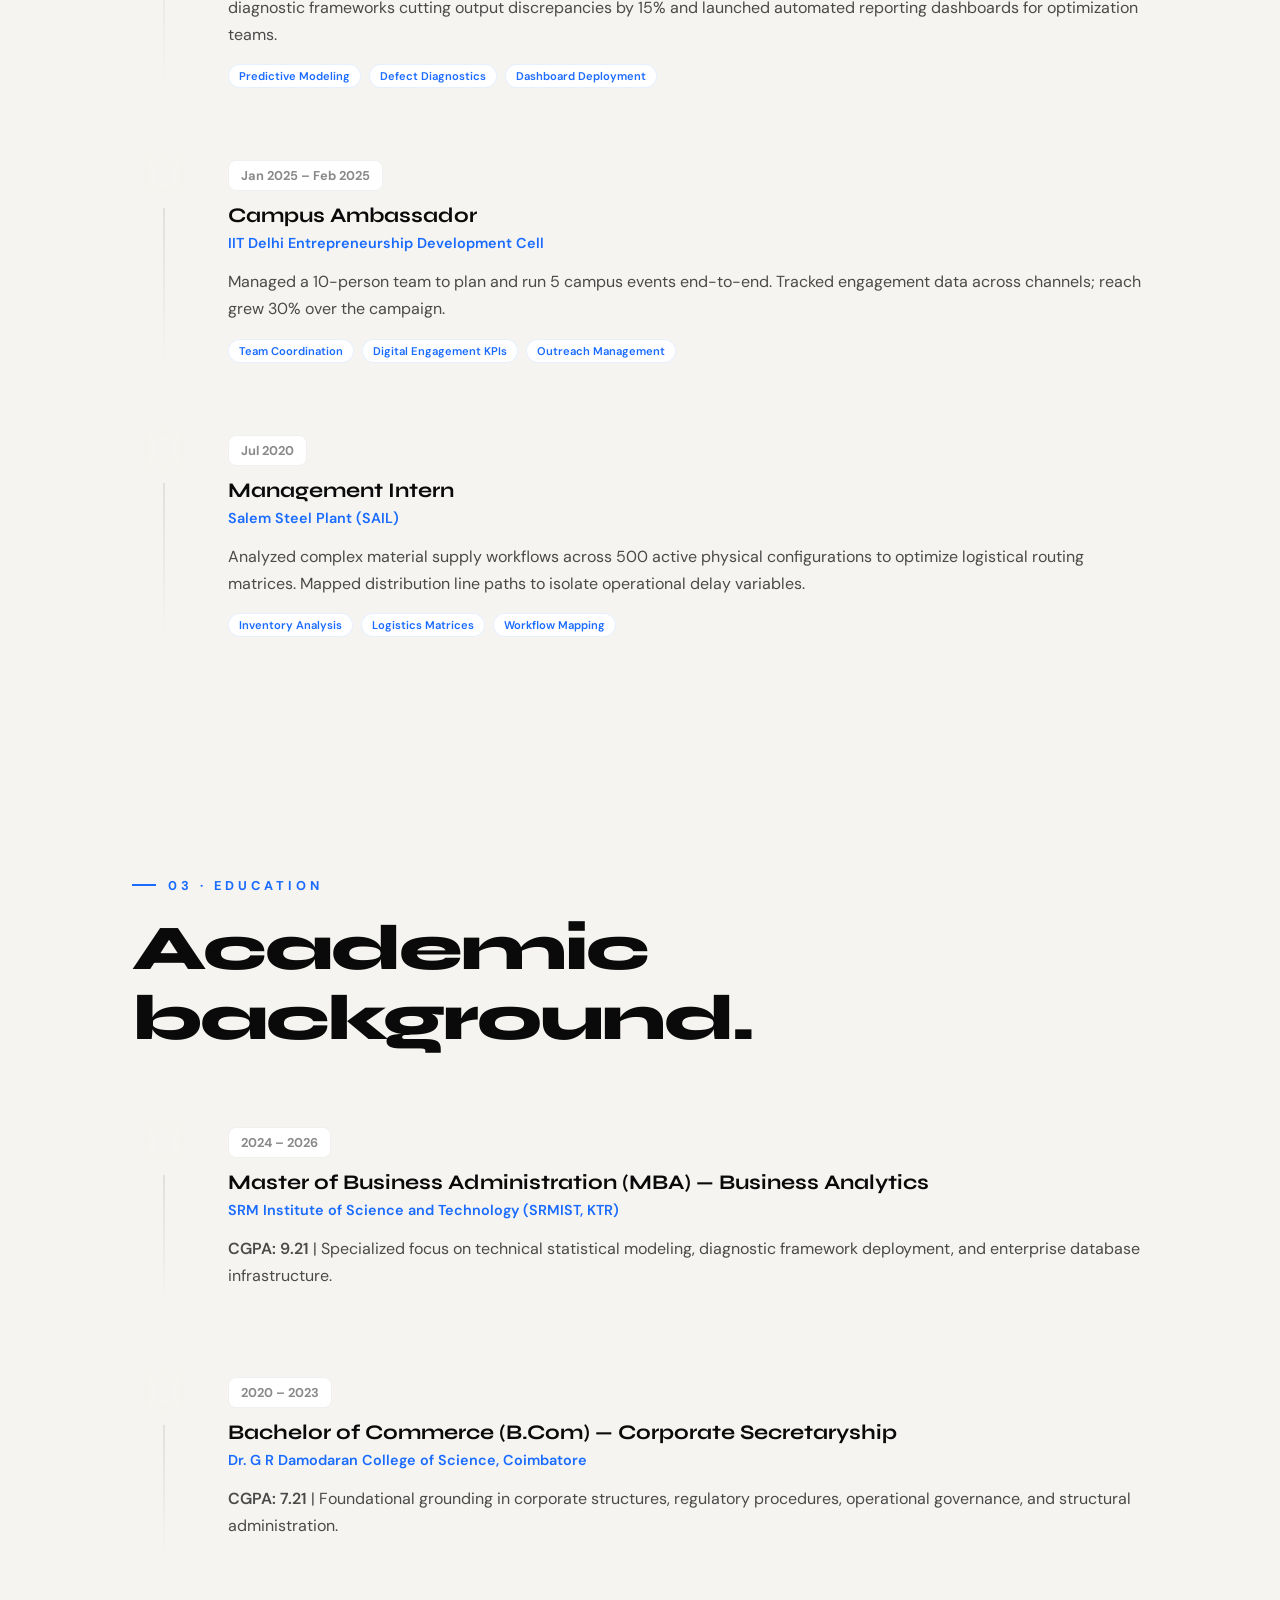
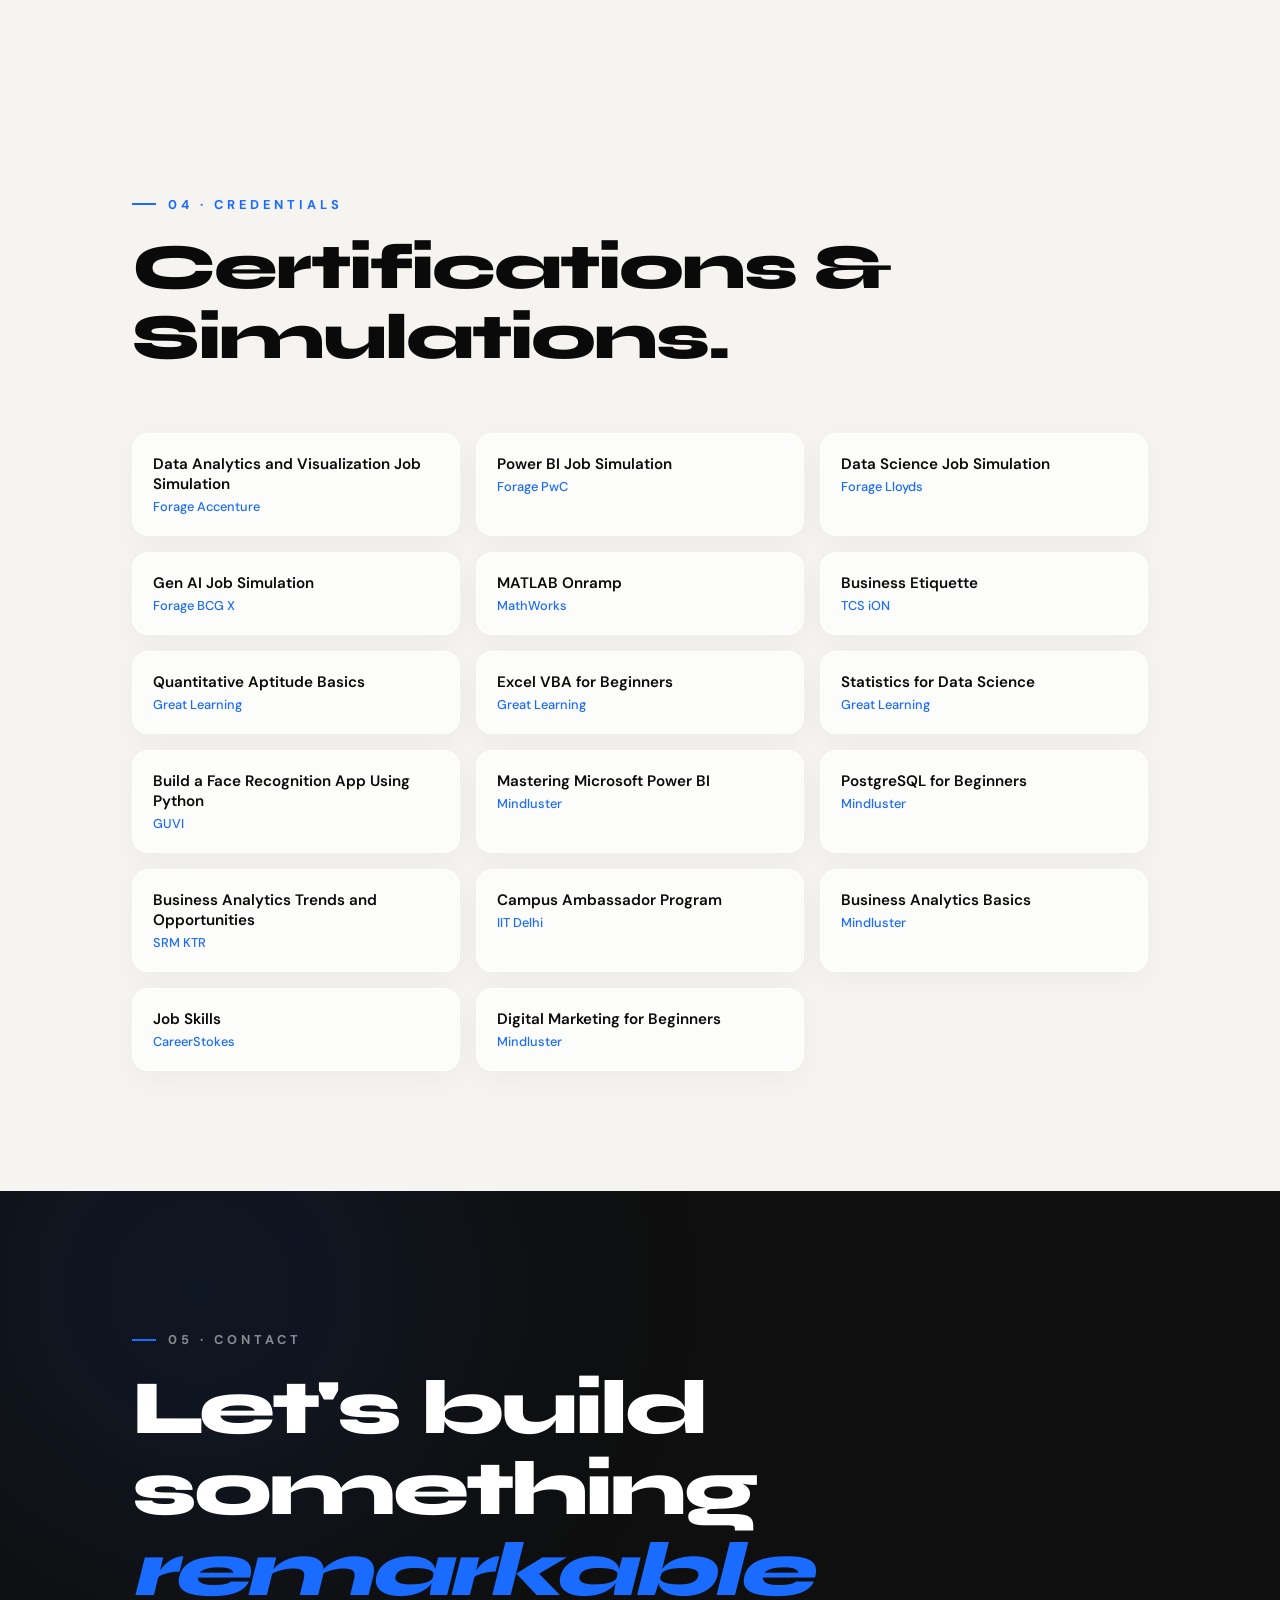
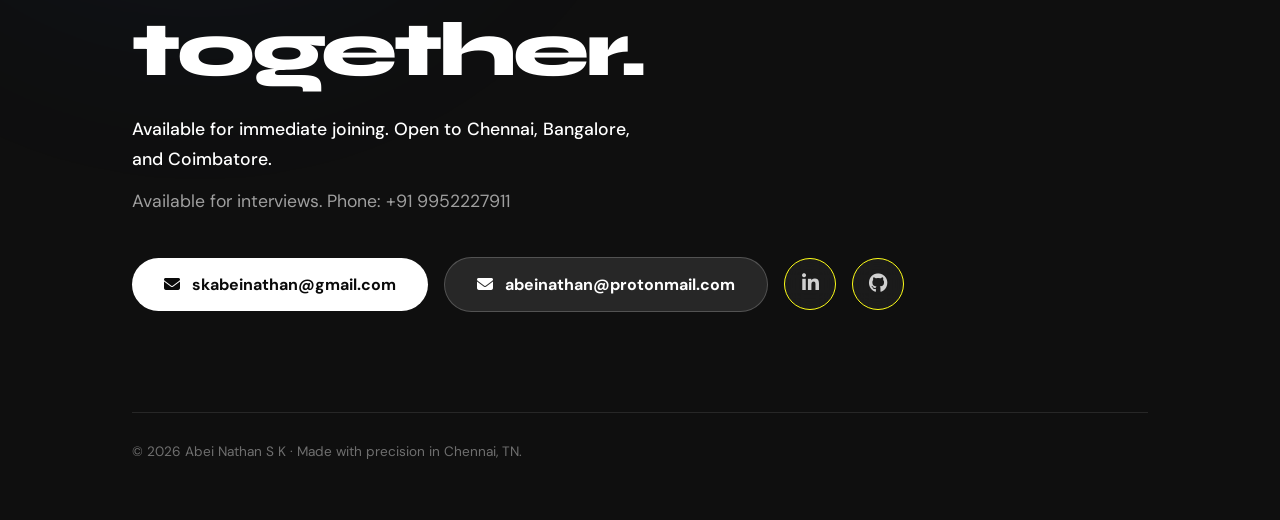
==== commit a8806935: "Update index.html" ====
--- a/index.html
+++ b/index.html
@@ -1,5 +1,35 @@
 <!DOCTYPE html>
 <html lang="en">
+<meta name="description" content="Abei Nathan S K — Data Analyst & MBA candidate specializing in Business Analytics. Portfolio featuring churn prediction, equity forecasting, and NLP sentiment analysis projects built with Python, SQL, and Power BI.">
+<meta name="author" content="Abei Nathan S K">
+<link rel="canonical" href="https://abeinathan.github.io/">
+
+<!-- Open Graph (for LinkedIn/WhatsApp/Twitter previews) -->
+<meta property="og:title" content="Abei Nathan S K | Data Analyst Portfolio">
+<meta property="og:description" content="Data Analyst & MBA candidate specializing in Business Analytics. Churn prediction, equity forecasting, and NLP sentiment analysis projects.">
+<meta property="og:url" content="https://abeinathan.github.io/">
+<meta property="og:type" content="website">
+
+<!-- JSON-LD structured data -->
+<script type="application/ld+json">
+{
+  "@context": "https://schema.org",
+  "@type": "Person",
+  "name": "Abei Nathan S K",
+  "jobTitle": "Data Analyst",
+  "url": "https://abeinathan.github.io/",
+  "sameAs": [
+    "https://linkedin.com/in/abeinathan",
+    "https://github.com/abeinathan"
+  ],
+  "address": {
+    "@type": "PostalAddress",
+    "addressLocality": "Chennai",
+    "addressRegion": "Tamil Nadu",
+    "addressCountry": "IN"
+  }
+}
+</script>    
 <head>
     <meta charset="UTF-8">
     <meta name="viewport" content="width=device-width, initial-scale=1.0">
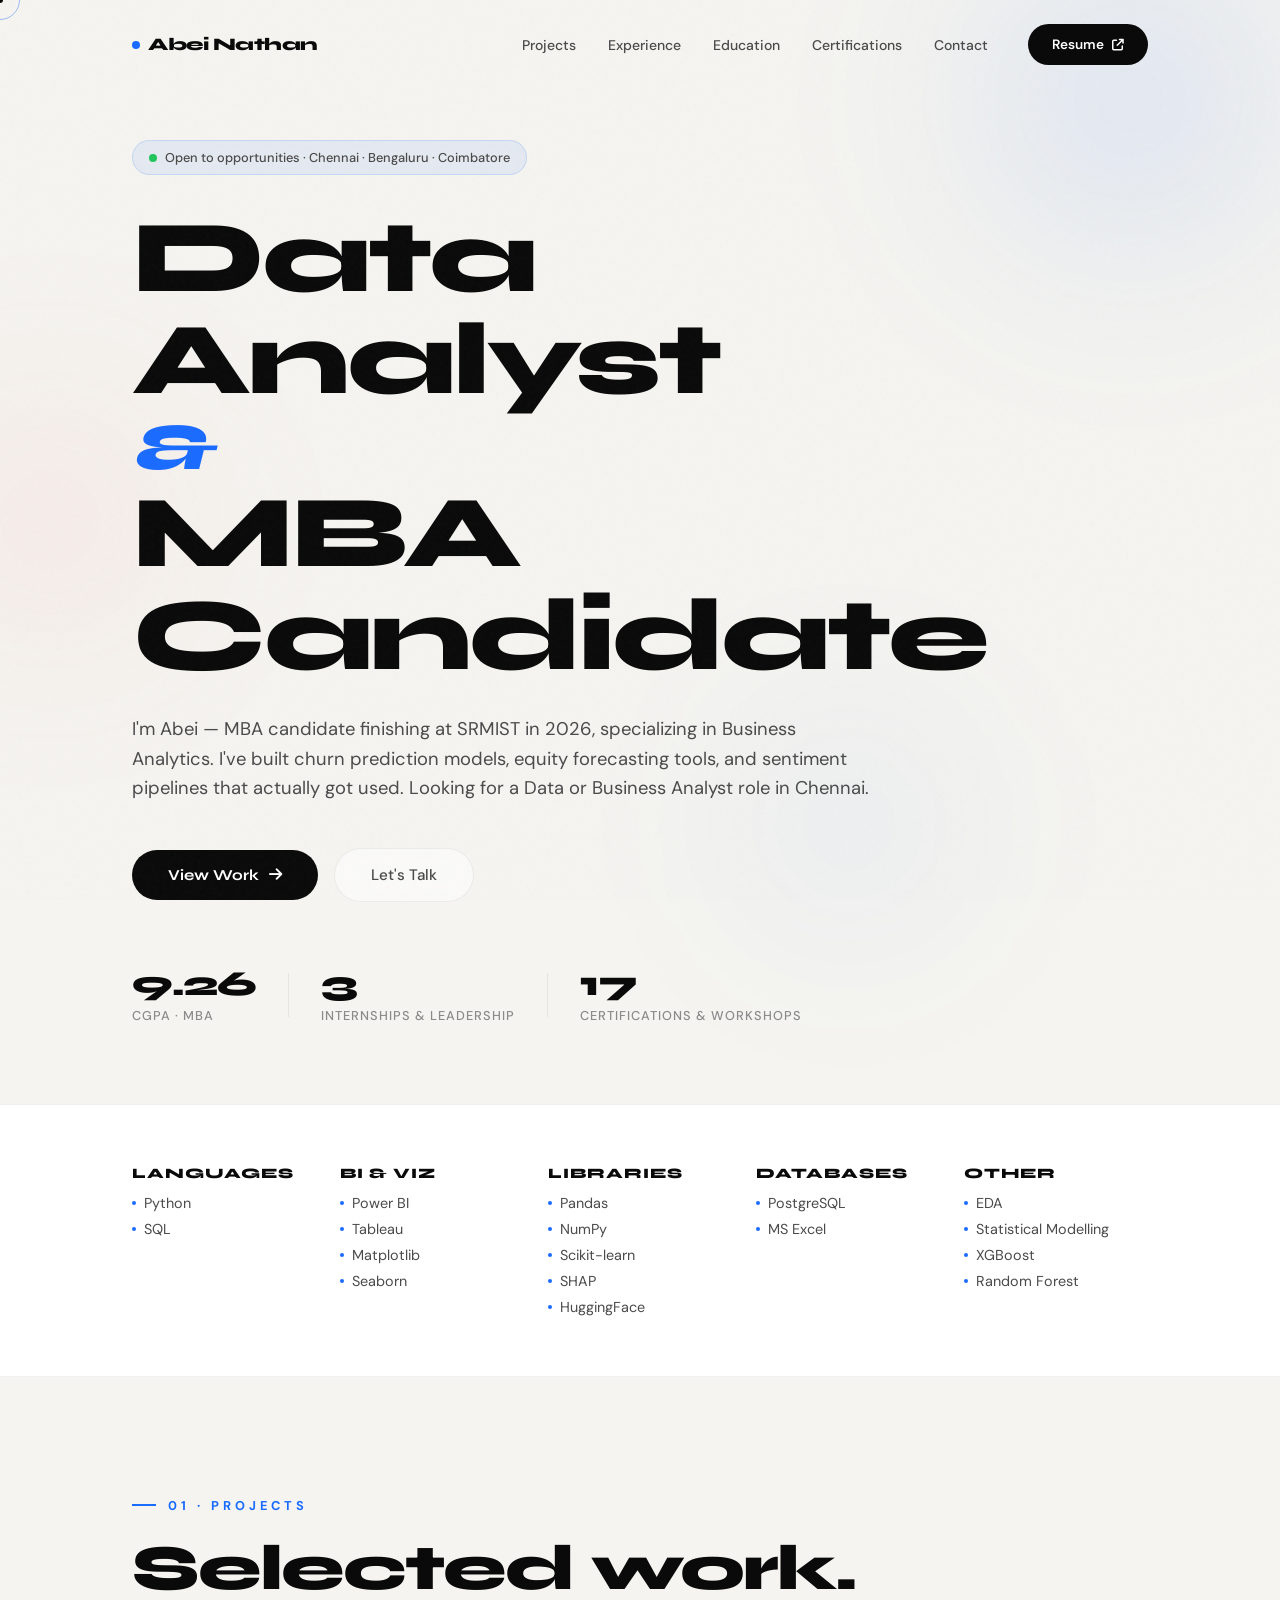
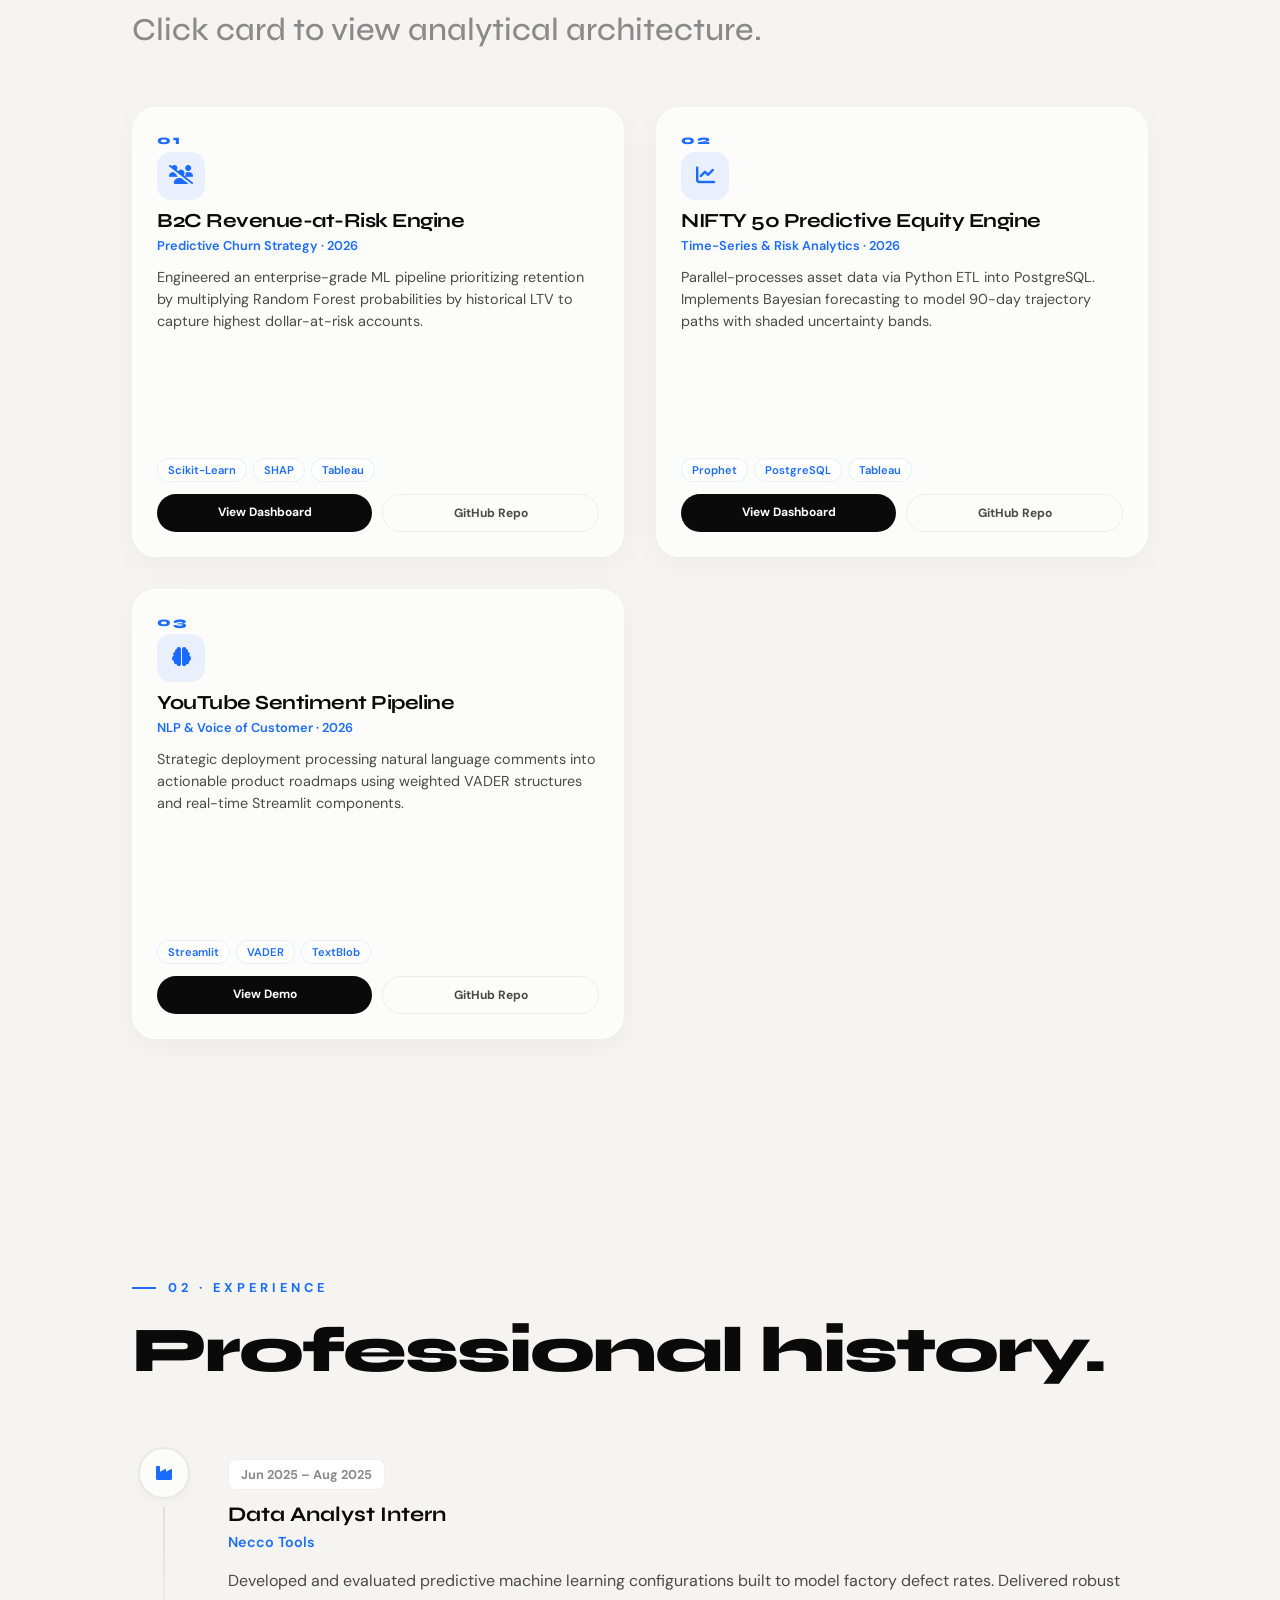
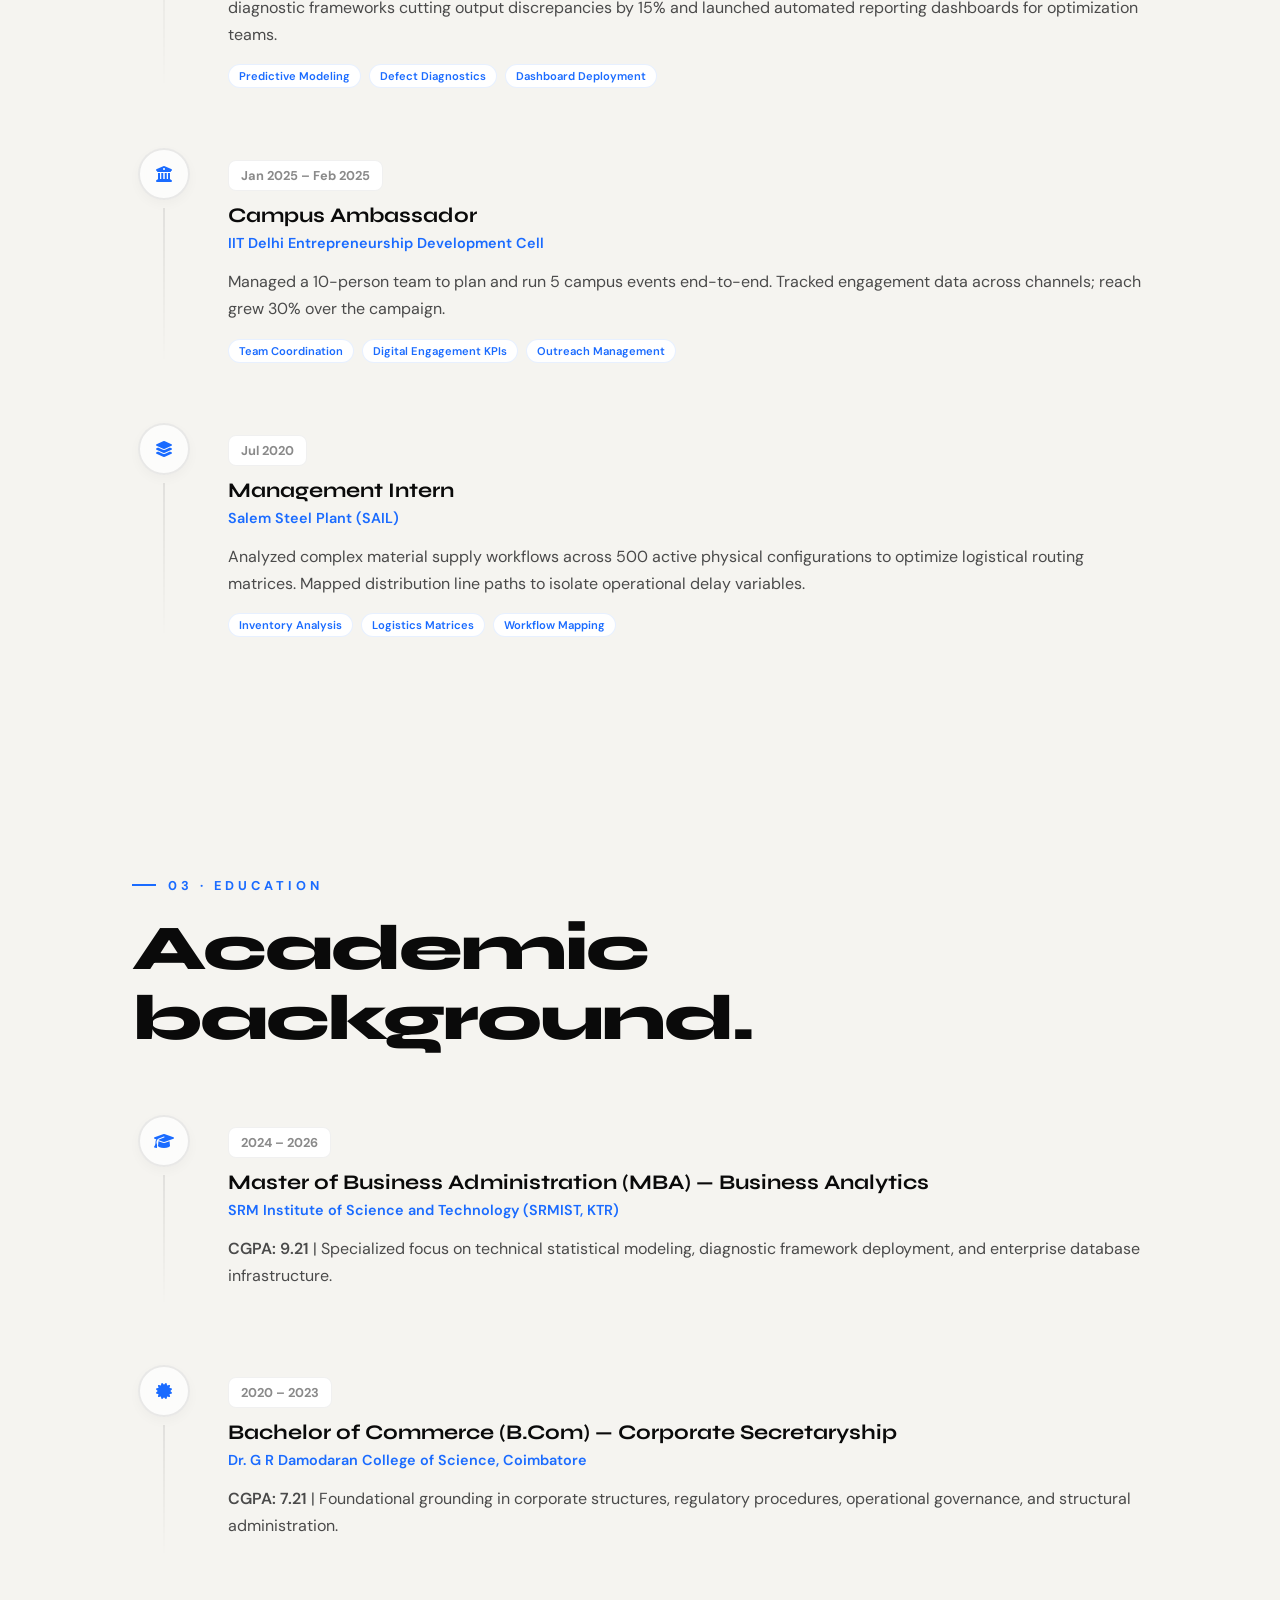
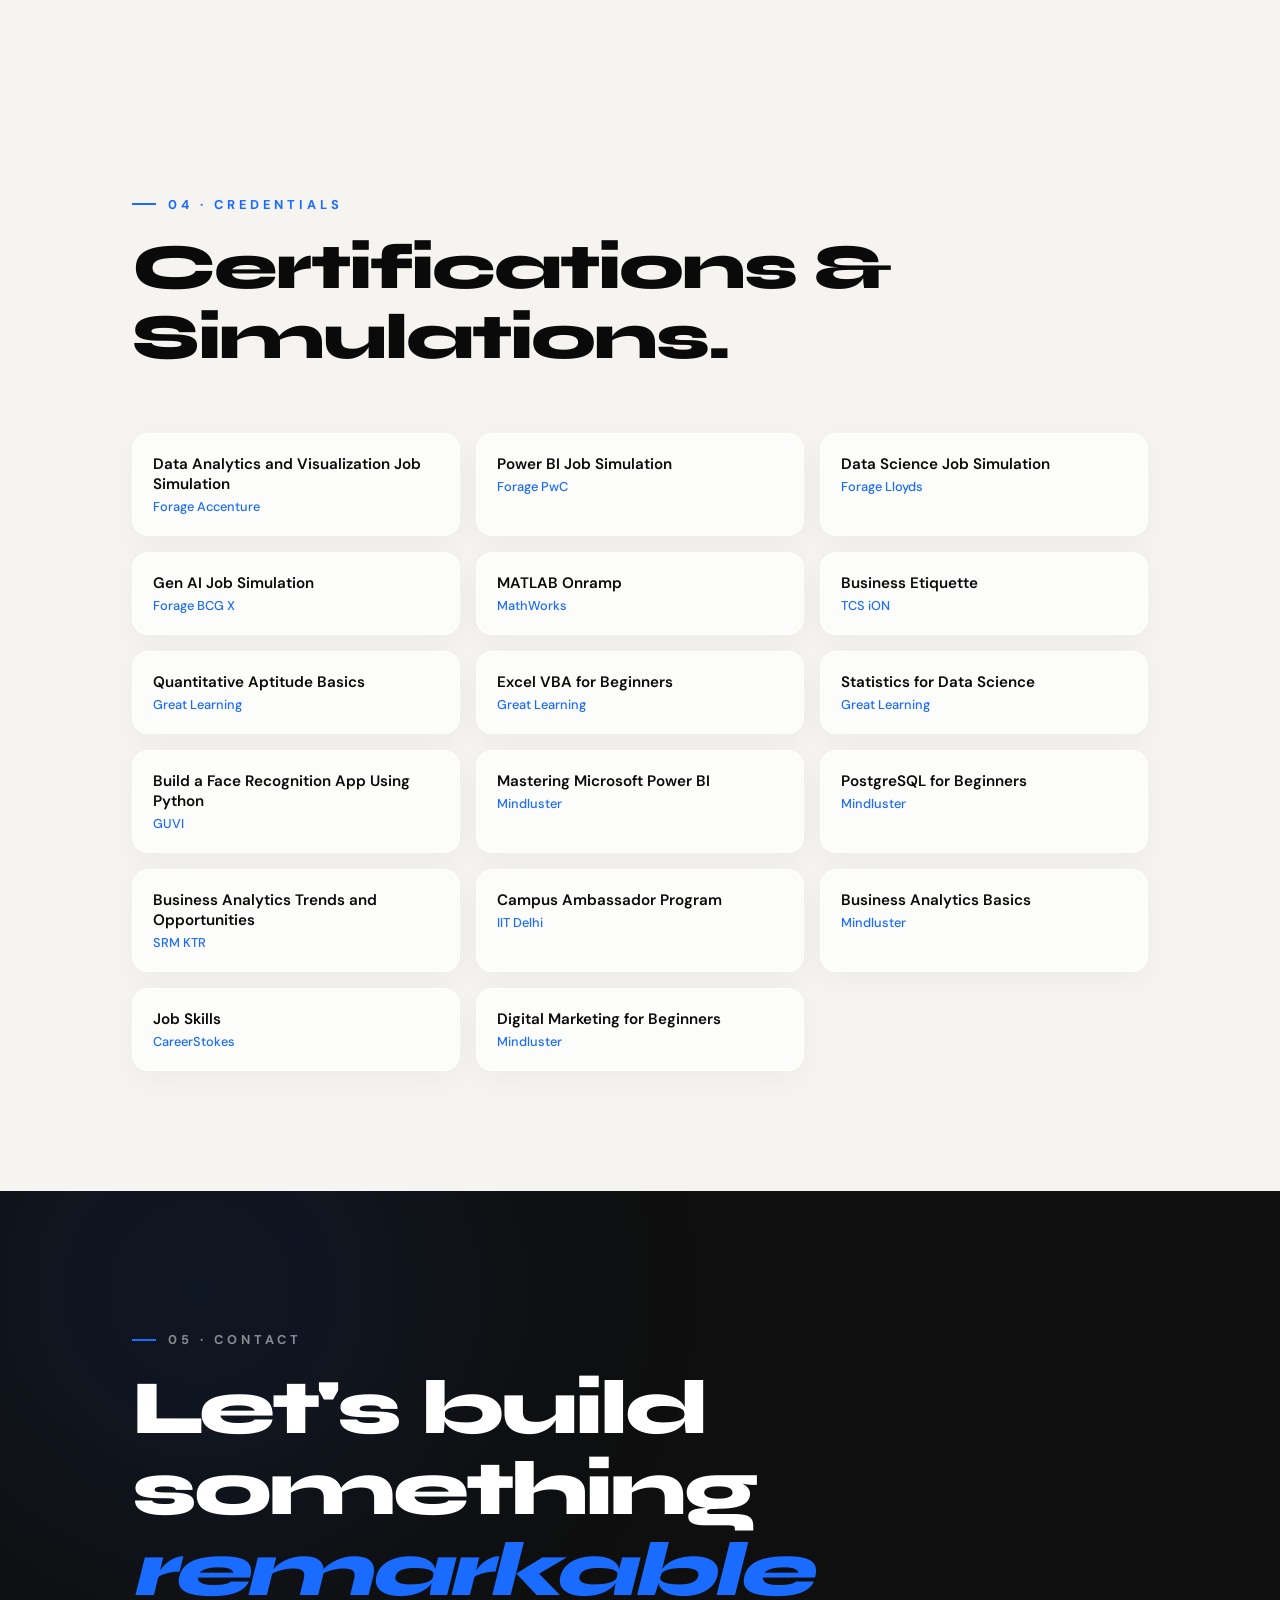
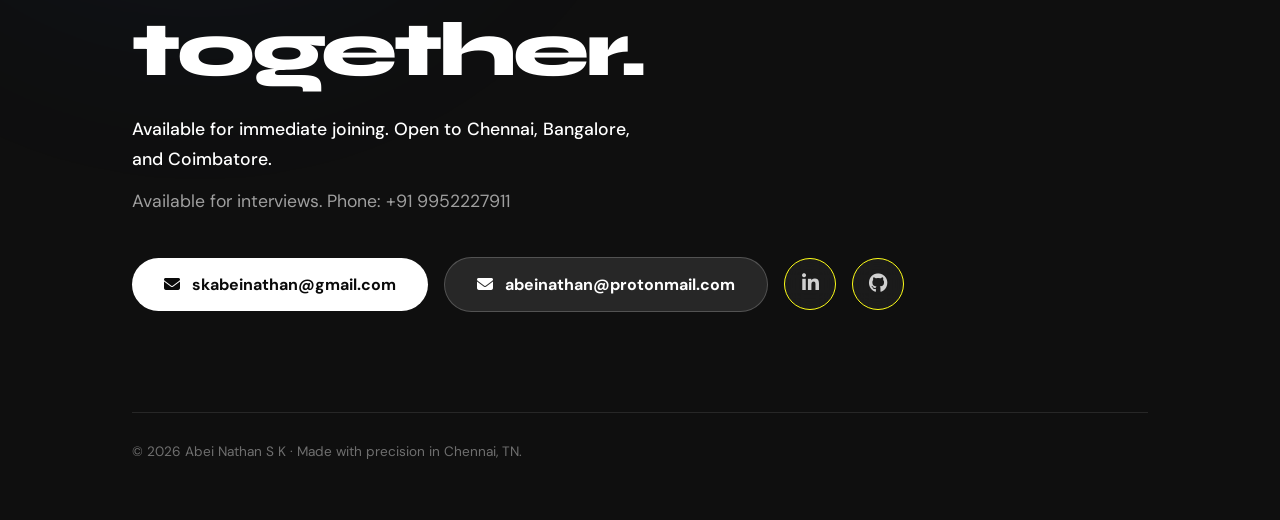
==== commit 6c5ca660: "Update index.html" ====
--- a/index.html
+++ b/index.html
@@ -34,6 +34,7 @@
     <meta charset="UTF-8">
     <meta name="viewport" content="width=device-width, initial-scale=1.0">
     <title>Abei Nathan S K | Data Analyst Portfolio</title>
+    <meta name="google-site-verification" content="Fk3kuKFo-vyIcI3QkR0DioSewPb9-k608n5EfMAVDcc" />
     <link rel="stylesheet" href="style.css?v=1.0.1">
     <link href="https://fonts.googleapis.com/css2?family=Syne:wght@400;500;600;700;800&family=DM+Sans:ital,wght@0,300;0,400;0,500;1,300&display=swap" rel="stylesheet">
     <link rel="stylesheet" href="https://cdnjs.cloudflare.com/ajax/libs/font-awesome/6.4.0/css/all.min.css">
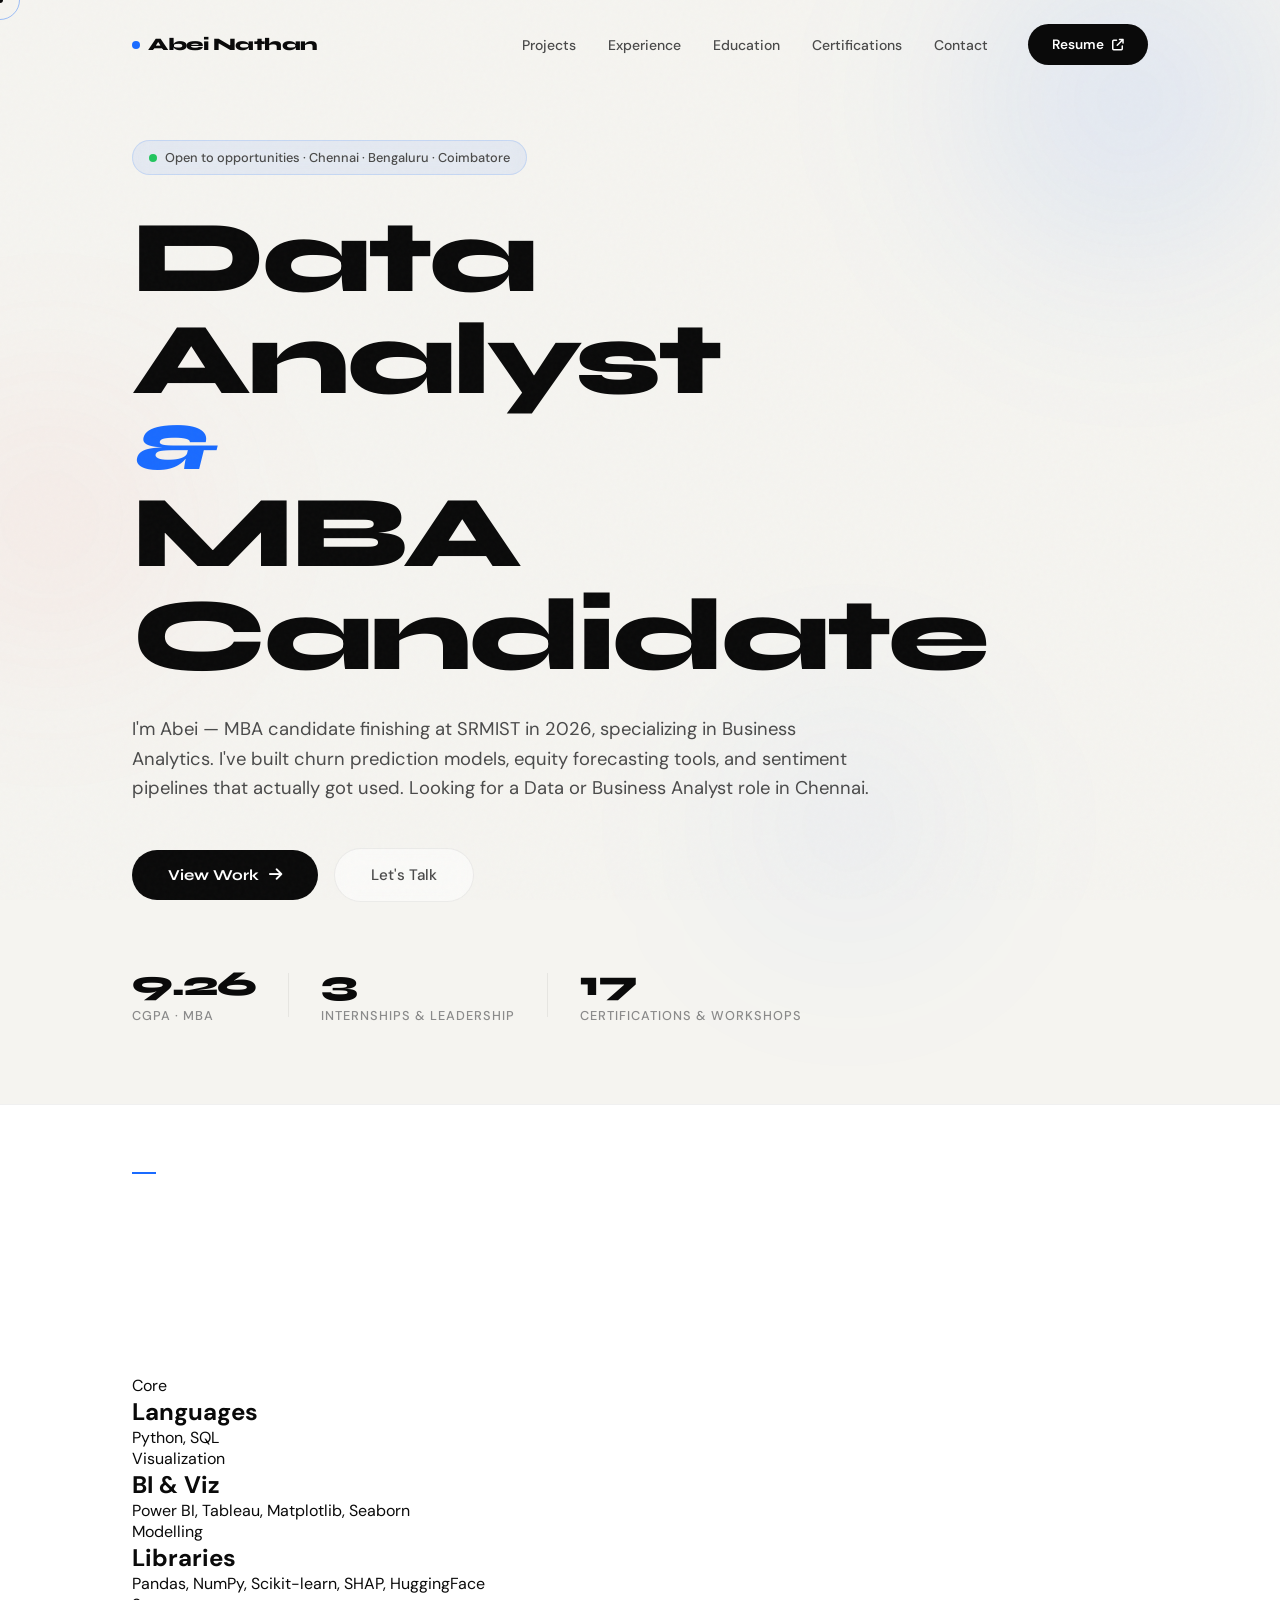
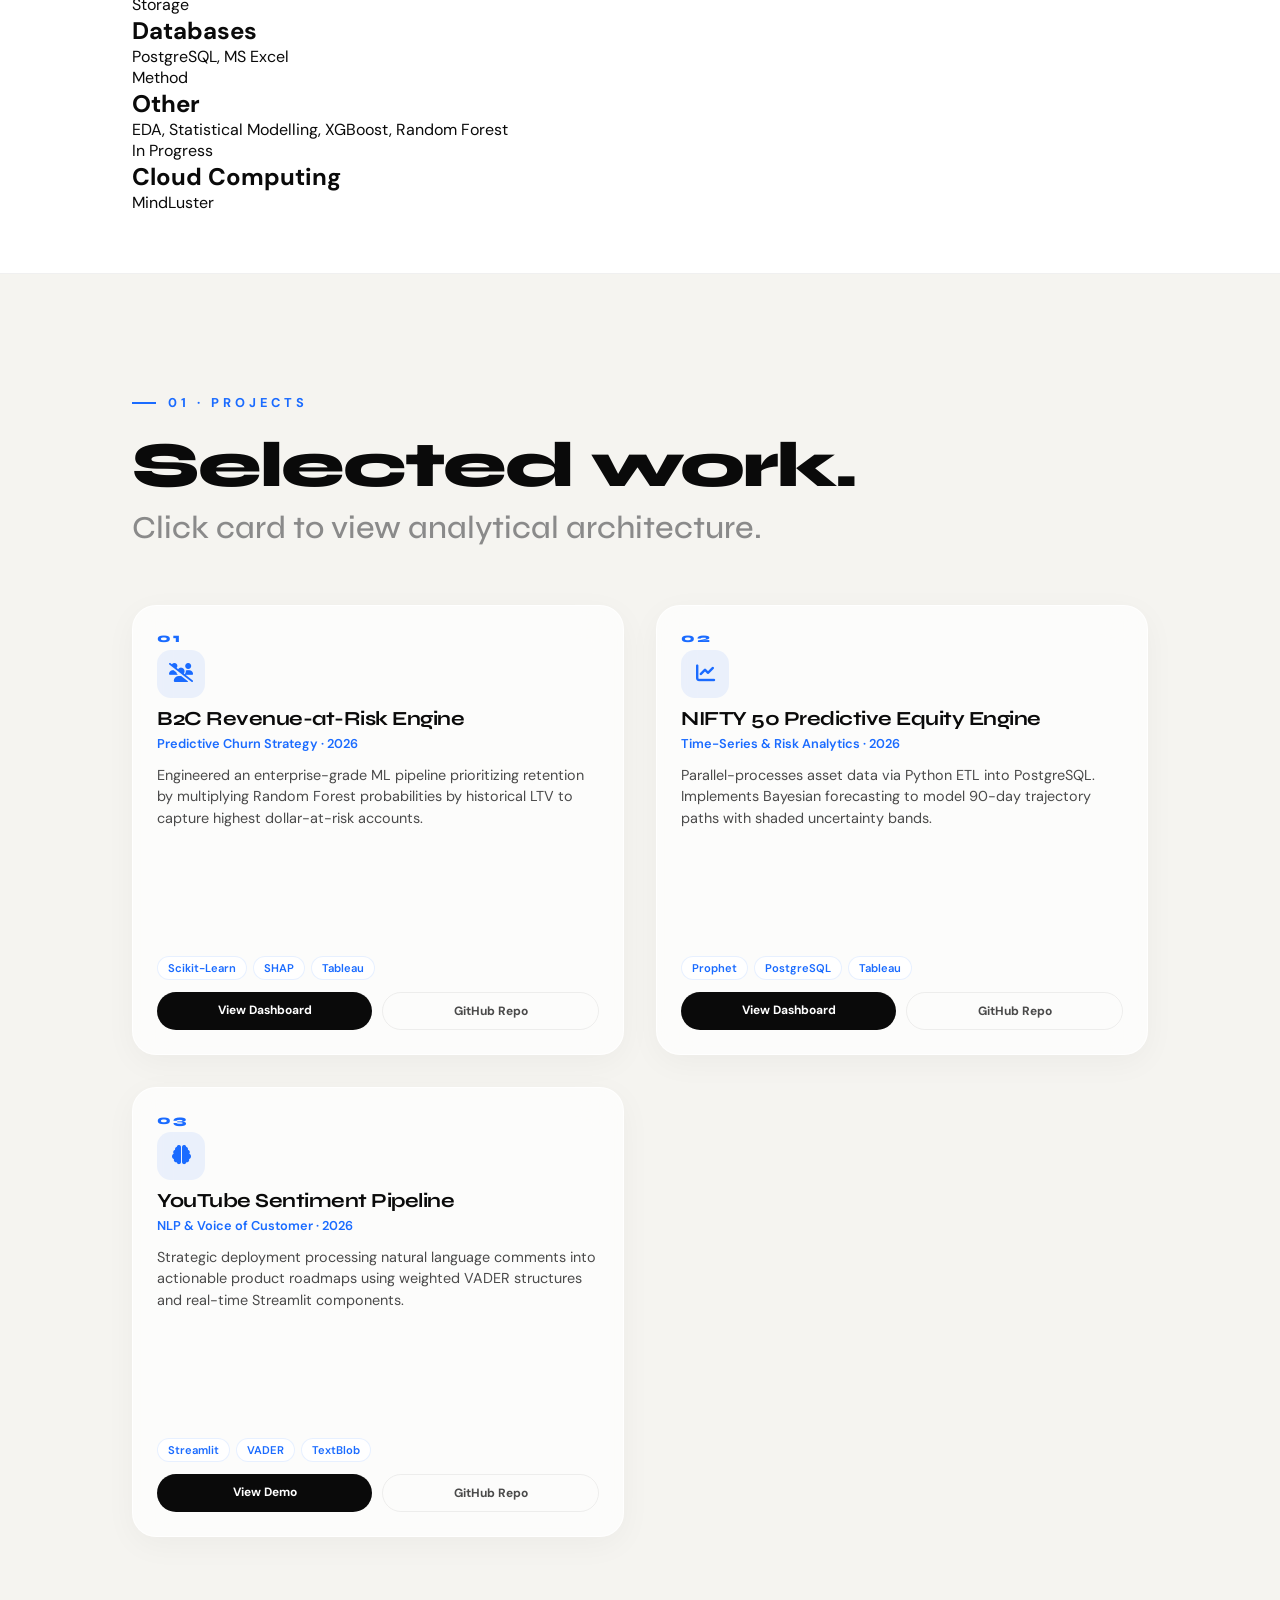
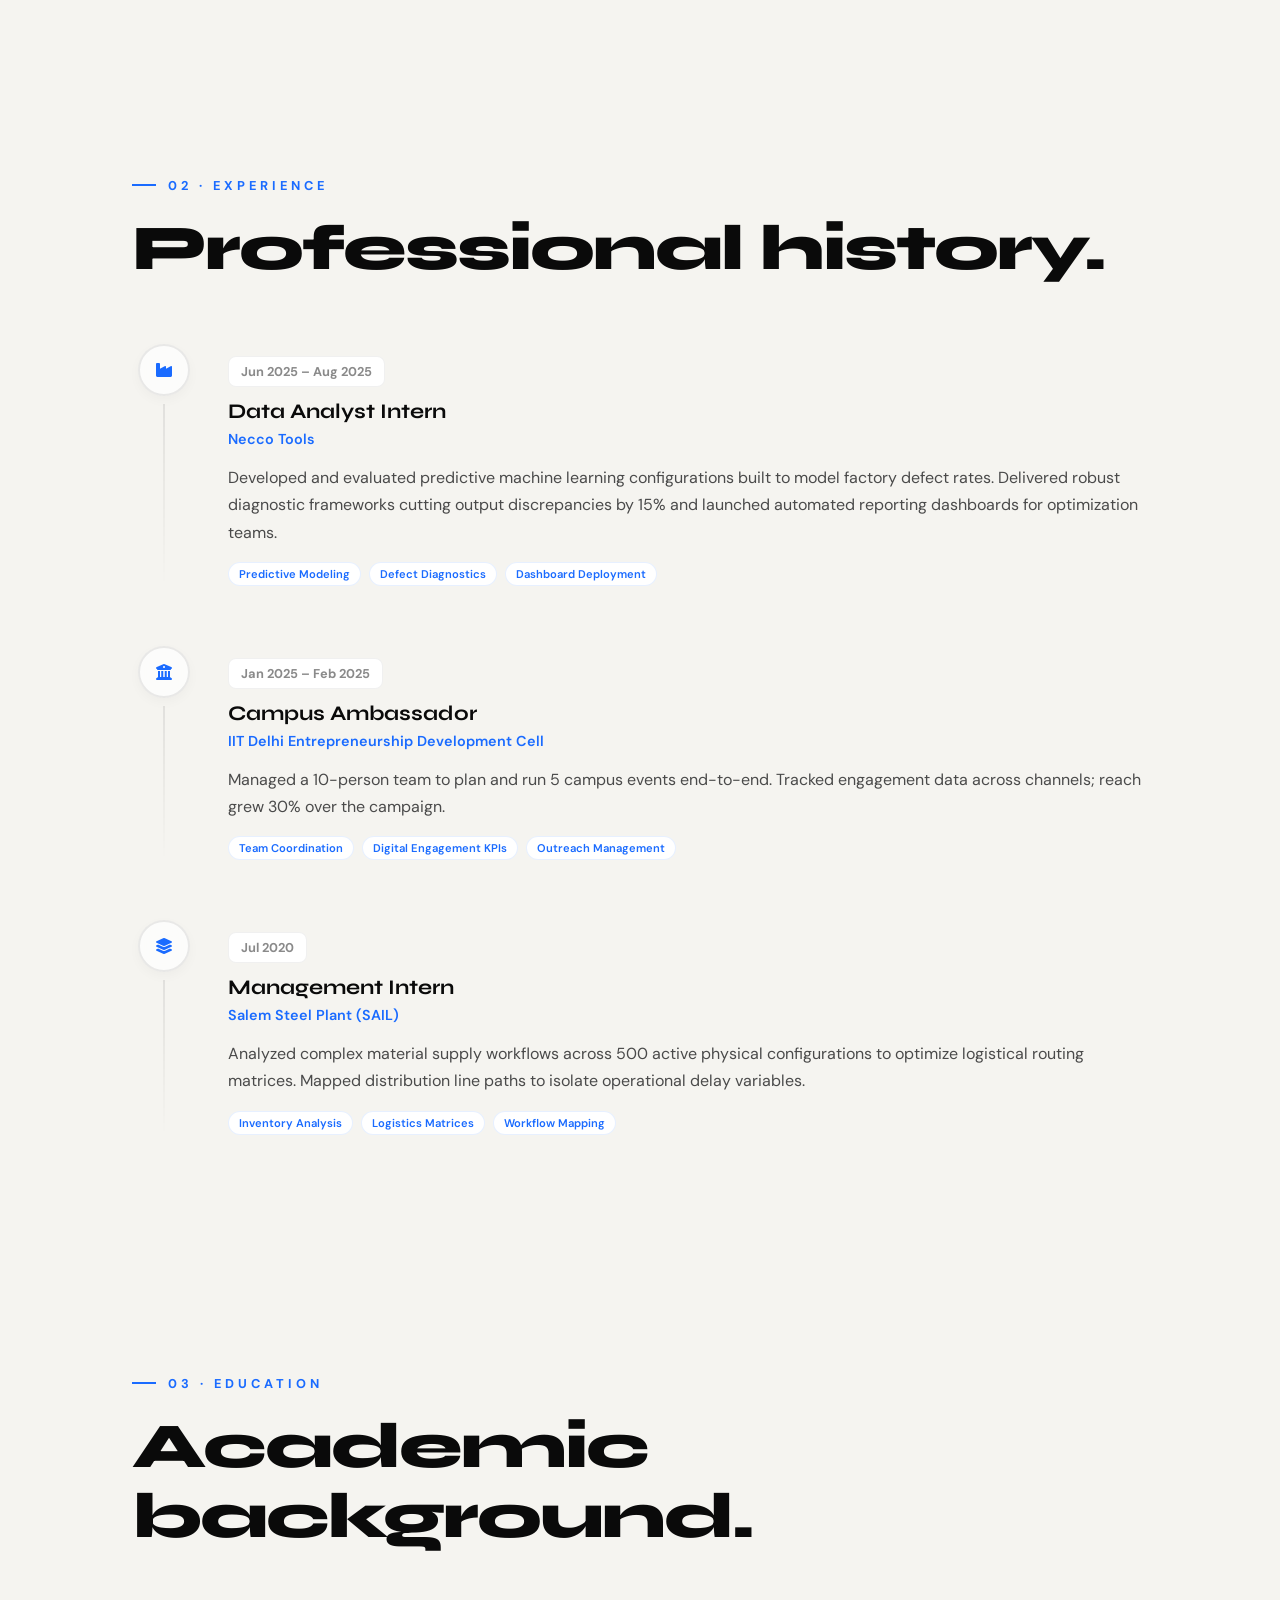
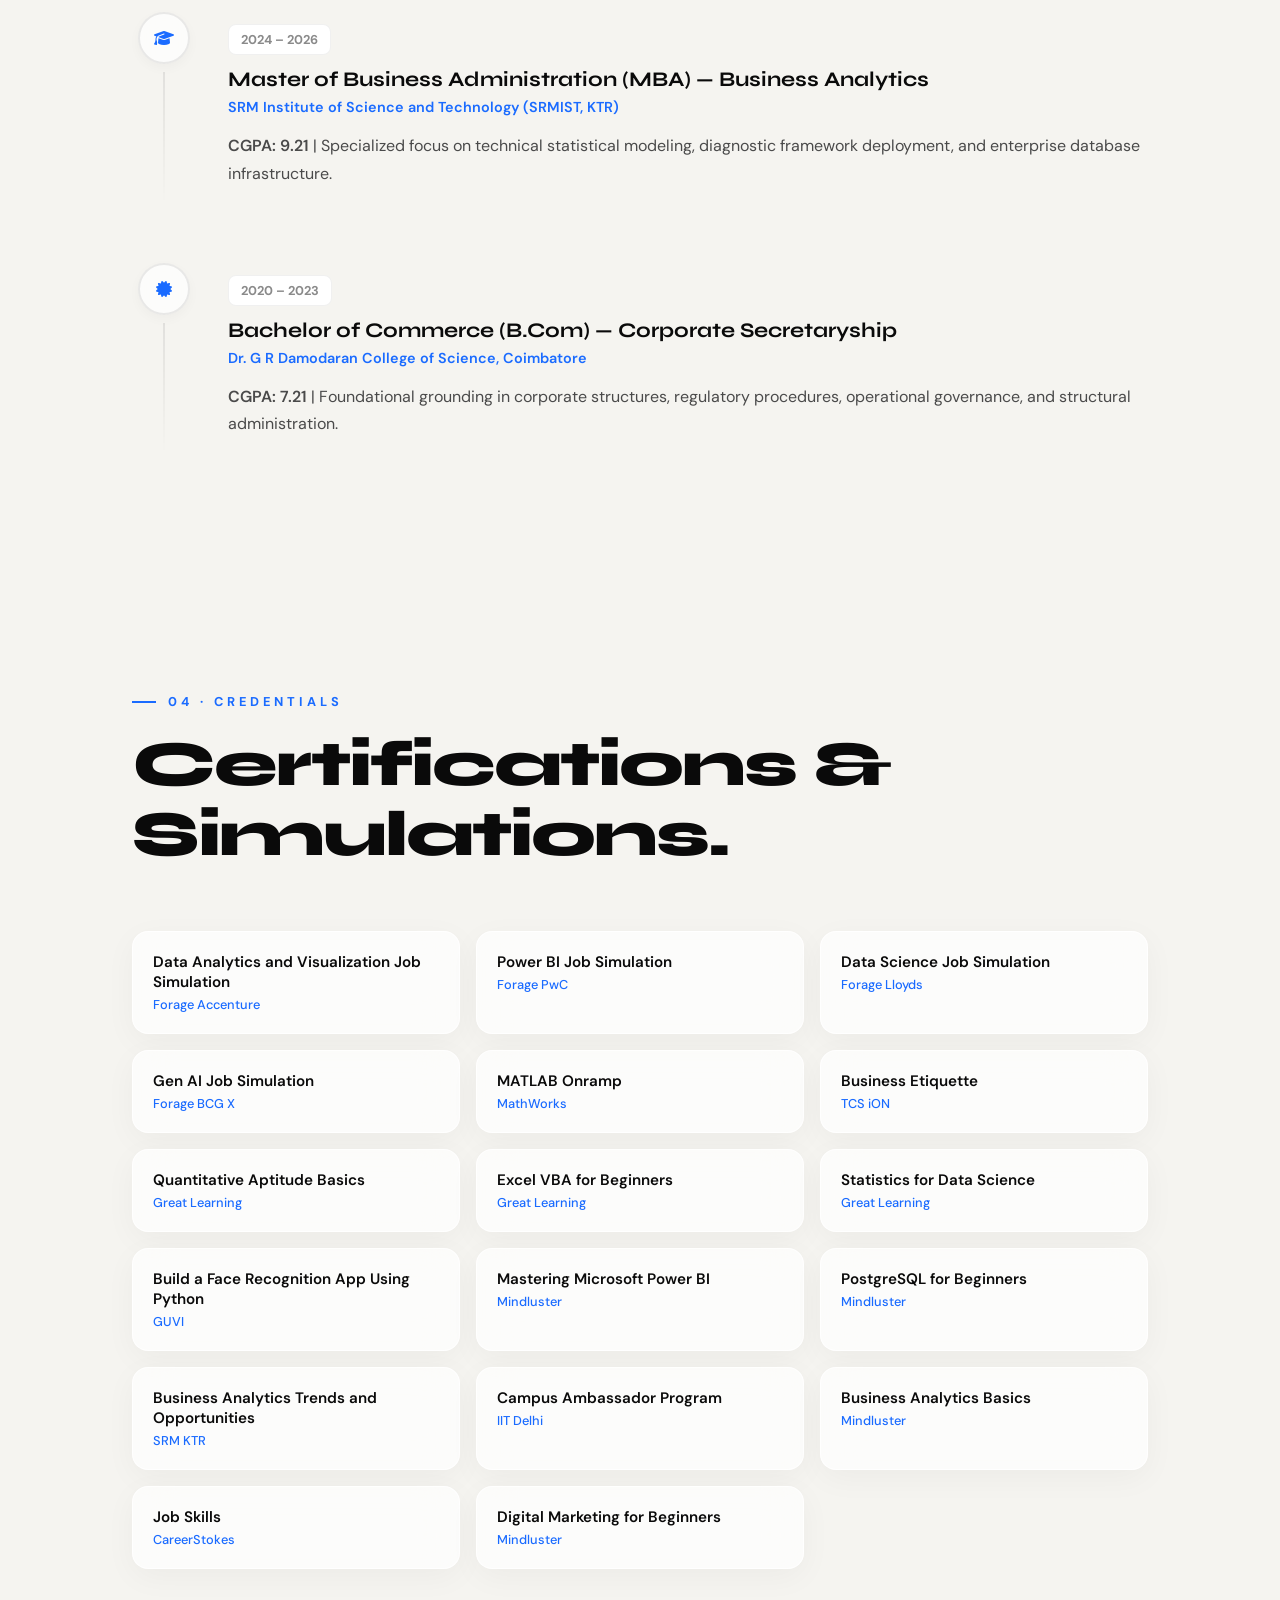
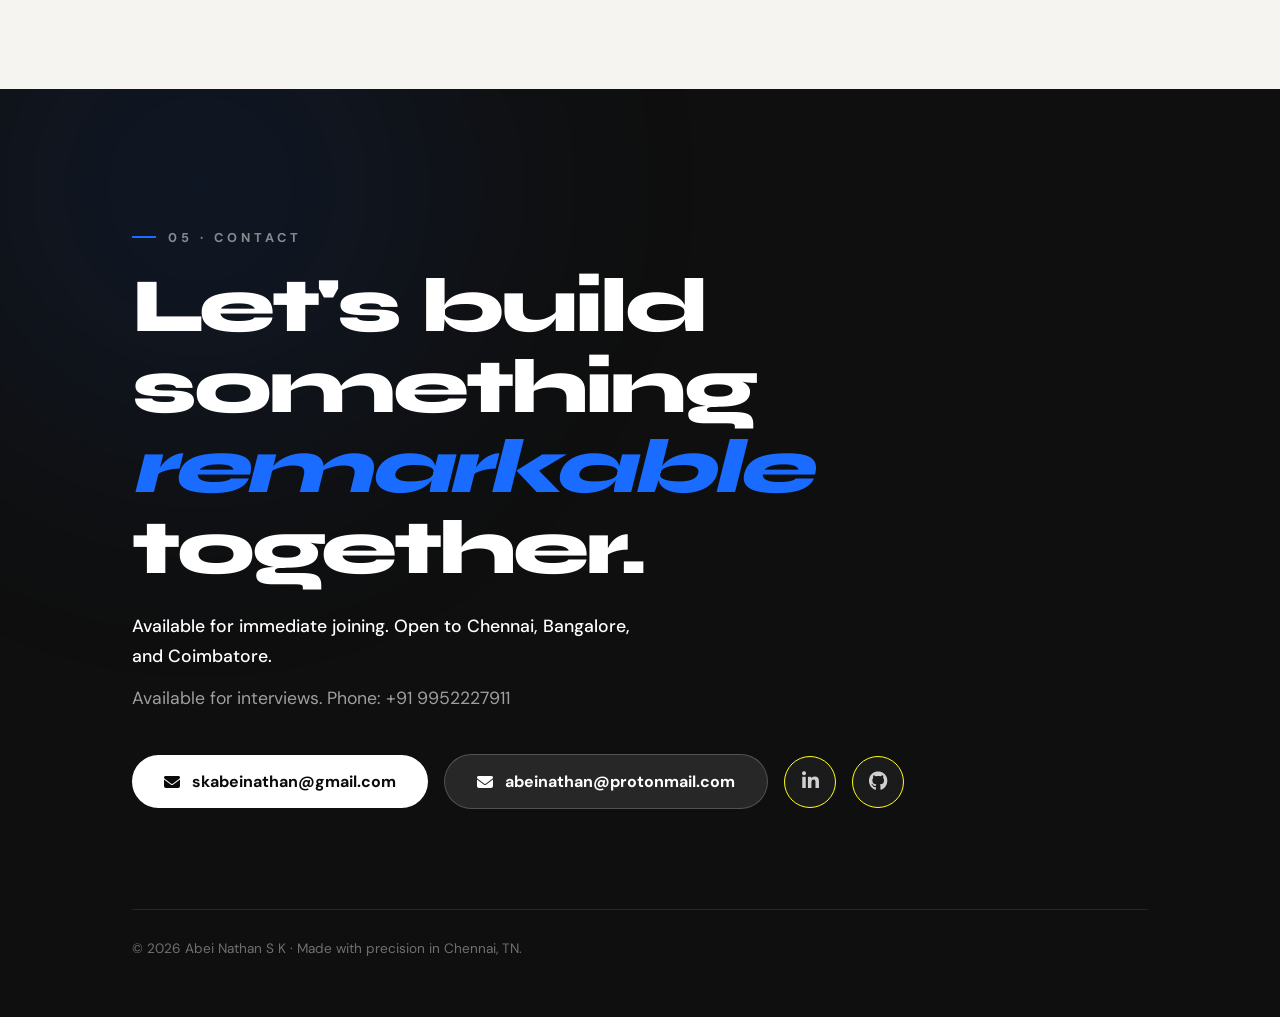
==== commit a960e839: "Update index.html" ====
--- a/index.html
+++ b/index.html
@@ -37,6 +37,7 @@
     <meta name="google-site-verification" content="Fk3kuKFo-vyIcI3QkR0DioSewPb9-k608n5EfMAVDcc" />
     <link rel="stylesheet" href="style.css?v=1.0.1">
     <link href="https://fonts.googleapis.com/css2?family=Syne:wght@400;500;600;700;800&family=DM+Sans:ital,wght@0,300;0,400;0,500;1,300&display=swap" rel="stylesheet">
+    <link href="https://fonts.googleapis.com/css2?family=Roboto+Flex:opsz,wdth,wght@8..144,25..151,100..1000&display=swap" rel="stylesheet">
     <link rel="stylesheet" href="https://cdnjs.cloudflare.com/ajax/libs/font-awesome/6.4.0/css/all.min.css">
 </head>
 <body>
@@ -47,6 +48,8 @@
     <div class="blob blob-3"></div>
     <div class="cursor-dot"></div>
     <div class="cursor-ring"></div>
+
+    <aside id="lineSidebar" class="line-sidebar-mount" aria-label="Section index"></aside>
 
     <nav id="navbar">
         <div class="nav-inner">
@@ -68,86 +71,110 @@
     </nav>
 
     <header class="hero">
-        <div class="hero-inner">
-            <div class="hero-badge reveal-up" style="--delay: 0s">
-                <span class="badge-dot"></span>
-                Open to opportunities · Chennai · Bengaluru · Coimbatore
-            </div>
-            <h1 class="hero-title">
-                <span class="line reveal-up" style="--delay: 0.1s">Data Analyst</span>
-                <span class="line reveal-up ampersand" style="--delay: 0.2s">&amp;</span>
-                <span class="line reveal-up" style="--delay: 0.3s">MBA Candidate</span>
-            </h1>
-            <p class="hero-sub reveal-up" style="--delay: 0.4s">
-                I'm Abei — MBA candidate finishing at SRMIST in 2026, specializing in Business Analytics. I've built churn prediction models, equity forecasting tools, and sentiment pipelines that actually got used. Looking for a Data or Business Analyst role in Chennai.
-            </p>
-            <div class="hero-actions reveal-up" style="--delay: 0.5s">
-                <a href="#projects" class="btn-primary">
-                    <span>View Work</span>
-                    <i class="fas fa-arrow-right"></i>
-                </a>
-                <a href="#contact" class="btn-ghost">Let's Talk</a>
-            </div>
-            <div class="hero-stats reveal-up" style="--delay: 0.6s">
-                <div class="stat">
-                    <strong>9.26</strong><span>CGPA · MBA</span>
-                </div>
-                <div class="stat-divider"></div>
-                <div class="stat">
-                    <strong>3</strong><span>Internships & Leadership</span>
-                </div>
-                <div class="stat-divider"></div>
-                <div class="stat">
-                    <strong>17</strong><span>Certifications & Workshops</span>
-                </div>
+        <div id="dotFieldMount" class="dot-field-mount" aria-hidden="true"></div>
+        <div class="hero-inner hero-inner--split">
+            <div class="hero-content">
+                <div class="hero-badge reveal-up" style="--delay: 0s">
+                    <span class="badge-dot"></span>
+                    Open to opportunities · Chennai · Bengaluru · Coimbatore
+                </div>
+                <h1 class="hero-title">
+                    <span class="line reveal-up" style="--delay: 0.1s">Data Analyst</span>
+                    <span class="line reveal-up ampersand" style="--delay: 0.2s">&amp;</span>
+                    <span class="line reveal-up" style="--delay: 0.3s">MBA Candidate</span>
+                </h1>
+                <p class="hero-sub reveal-up" style="--delay: 0.4s">
+                    I'm Abei — MBA candidate finishing at SRMIST in 2026, specializing in Business Analytics. I've built churn prediction models, equity forecasting tools, and sentiment pipelines that actually got used. Looking for a Data or Business Analyst role in Chennai.
+                </p>
+                <div class="hero-actions reveal-up" style="--delay: 0.5s">
+                    <a href="#projects" class="btn-primary">
+                        <span>View Work</span>
+                        <i class="fas fa-arrow-right"></i>
+                    </a>
+                    <a href="#contact" class="btn-ghost">Let's Talk</a>
+                </div>
+                <div class="hero-stats reveal-up" style="--delay: 0.6s">
+                    <div class="stat">
+                        <strong>9.26</strong><span>CGPA · MBA</span>
+                    </div>
+                    <div class="stat-divider"></div>
+                    <div class="stat">
+                        <strong>3</strong><span>Internships & Leadership</span>
+                    </div>
+                    <div class="stat-divider"></div>
+                    <div class="stat">
+                        <strong>17</strong><span>Certifications & Workshops</span>
+                    </div>
+                </div>
+            </div>
+            <div class="hero-profile reveal-up" style="--delay: 0.5s">
+                <div id="profileCardMount"></div>
             </div>
         </div>
     </header>
+
+    <section class="tagline-strip">
+        <div id="textPressureMount" class="text-pressure-mount"></div>
+    </section>
 
     <section class="skills-grid-container">
         <div class="container">
-            <div class="skills-matrix">
-                <div class="skills-group">
-                    <h4>Languages</h4>
-                    <ul>
-                        <li>Python</li>
-                        <li>SQL</li>
-                    </ul>
-                </div>
-                <div class="skills-group">
-                    <h4>BI & Viz</h4>
-                    <ul>
-                        <li>Power BI</li>
-                        <li>Tableau</li>
-                        <li>Matplotlib</li>
-                        <li>Seaborn</li>
-                    </ul>
-                </div>
-                <div class="skills-group">
-                    <h4>Libraries</h4>
-                    <ul>
-                        <li>Pandas</li>
-                        <li>NumPy</li>
-                        <li>Scikit-learn</li>
-                        <li>SHAP</li>
-                        <li>HuggingFace</li>
-                    </ul>
-                </div>
-                <div class="skills-group">
-                    <h4>Databases</h4>
-                    <ul>
-                        <li>PostgreSQL</li>
-                        <li>MS Excel</li>
-                    </ul>
-                </div>
-                <div class="skills-group">
-                    <h4>Other</h4>
-                    <ul>
-                        <li>EDA</li>
-                        <li>Statistical Modelling</li>
-                        <li>XGBoost</li>
-                        <li>Random Forest</li>
-                    </ul>
+            <div class="section-label reveal-up" style="color: rgba(255,255,255,0.5)">Stack</div>
+            <h2 class="section-heading reveal-up" style="color:#fff">Tools I reach for. <span class="muted" style="color:rgba(255,255,255,0.45)">Hover a card.</span></h2>
+            <div class="card-grid bento-section" id="magicBentoGrid">
+                <div class="magic-bento-card magic-bento-card--text-autohide magic-bento-card--border-glow" data-glow="26, 107, 255">
+                    <div class="magic-bento-card__header">
+                        <div class="magic-bento-card__label">Core</div>
+                    </div>
+                    <div class="magic-bento-card__content">
+                        <h2 class="magic-bento-card__title">Languages</h2>
+                        <p class="magic-bento-card__description">Python, SQL</p>
+                    </div>
+                </div>
+                <div class="magic-bento-card magic-bento-card--text-autohide magic-bento-card--border-glow" data-glow="255, 77, 77">
+                    <div class="magic-bento-card__header">
+                        <div class="magic-bento-card__label">Visualization</div>
+                    </div>
+                    <div class="magic-bento-card__content">
+                        <h2 class="magic-bento-card__title">BI &amp; Viz</h2>
+                        <p class="magic-bento-card__description">Power BI, Tableau, Matplotlib, Seaborn</p>
+                    </div>
+                </div>
+                <div class="magic-bento-card magic-bento-card--text-autohide magic-bento-card--border-glow" data-glow="26, 107, 255">
+                    <div class="magic-bento-card__header">
+                        <div class="magic-bento-card__label">Modelling</div>
+                    </div>
+                    <div class="magic-bento-card__content">
+                        <h2 class="magic-bento-card__title">Libraries</h2>
+                        <p class="magic-bento-card__description">Pandas, NumPy, Scikit-learn, SHAP, HuggingFace</p>
+                    </div>
+                </div>
+                <div class="magic-bento-card magic-bento-card--text-autohide magic-bento-card--border-glow" data-glow="255, 77, 77">
+                    <div class="magic-bento-card__header">
+                        <div class="magic-bento-card__label">Storage</div>
+                    </div>
+                    <div class="magic-bento-card__content">
+                        <h2 class="magic-bento-card__title">Databases</h2>
+                        <p class="magic-bento-card__description">PostgreSQL, MS Excel</p>
+                    </div>
+                </div>
+                <div class="magic-bento-card magic-bento-card--text-autohide magic-bento-card--border-glow" data-glow="26, 107, 255">
+                    <div class="magic-bento-card__header">
+                        <div class="magic-bento-card__label">Method</div>
+                    </div>
+                    <div class="magic-bento-card__content">
+                        <h2 class="magic-bento-card__title">Other</h2>
+                        <p class="magic-bento-card__description">EDA, Statistical Modelling, XGBoost, Random Forest</p>
+                    </div>
+                </div>
+                <div class="magic-bento-card magic-bento-card--text-autohide magic-bento-card--border-glow" data-glow="255, 77, 77">
+                    <div class="magic-bento-card__header">
+                        <div class="magic-bento-card__label">In Progress</div>
+                    </div>
+                    <div class="magic-bento-card__content">
+                        <h2 class="magic-bento-card__title">Cloud Computing</h2>
+                        <p class="magic-bento-card__description">MindLuster</p>
+                    </div>
                 </div>
             </div>
         </div>
@@ -470,5 +497,6 @@
             });
         });
     </script>
+    <script src="components.js?v=1.0.1" defer></script>
 </body>
 </html>
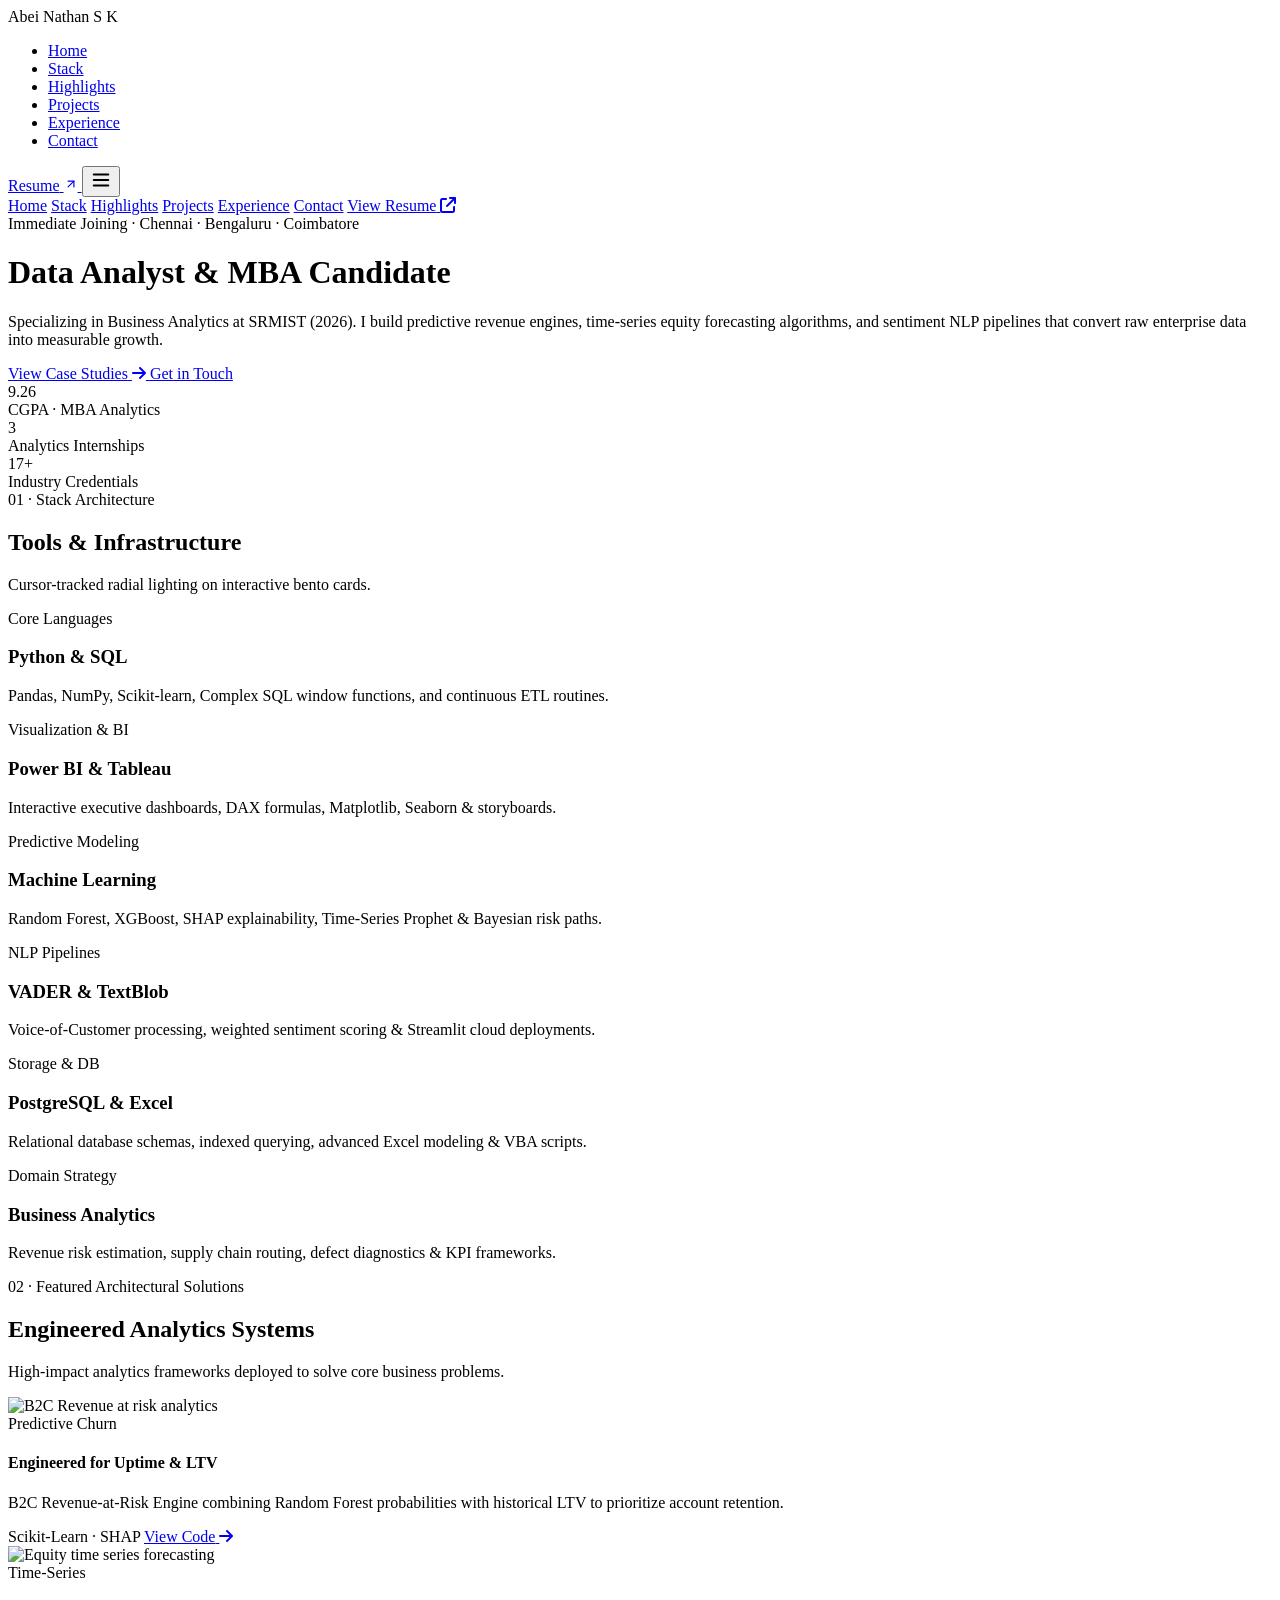
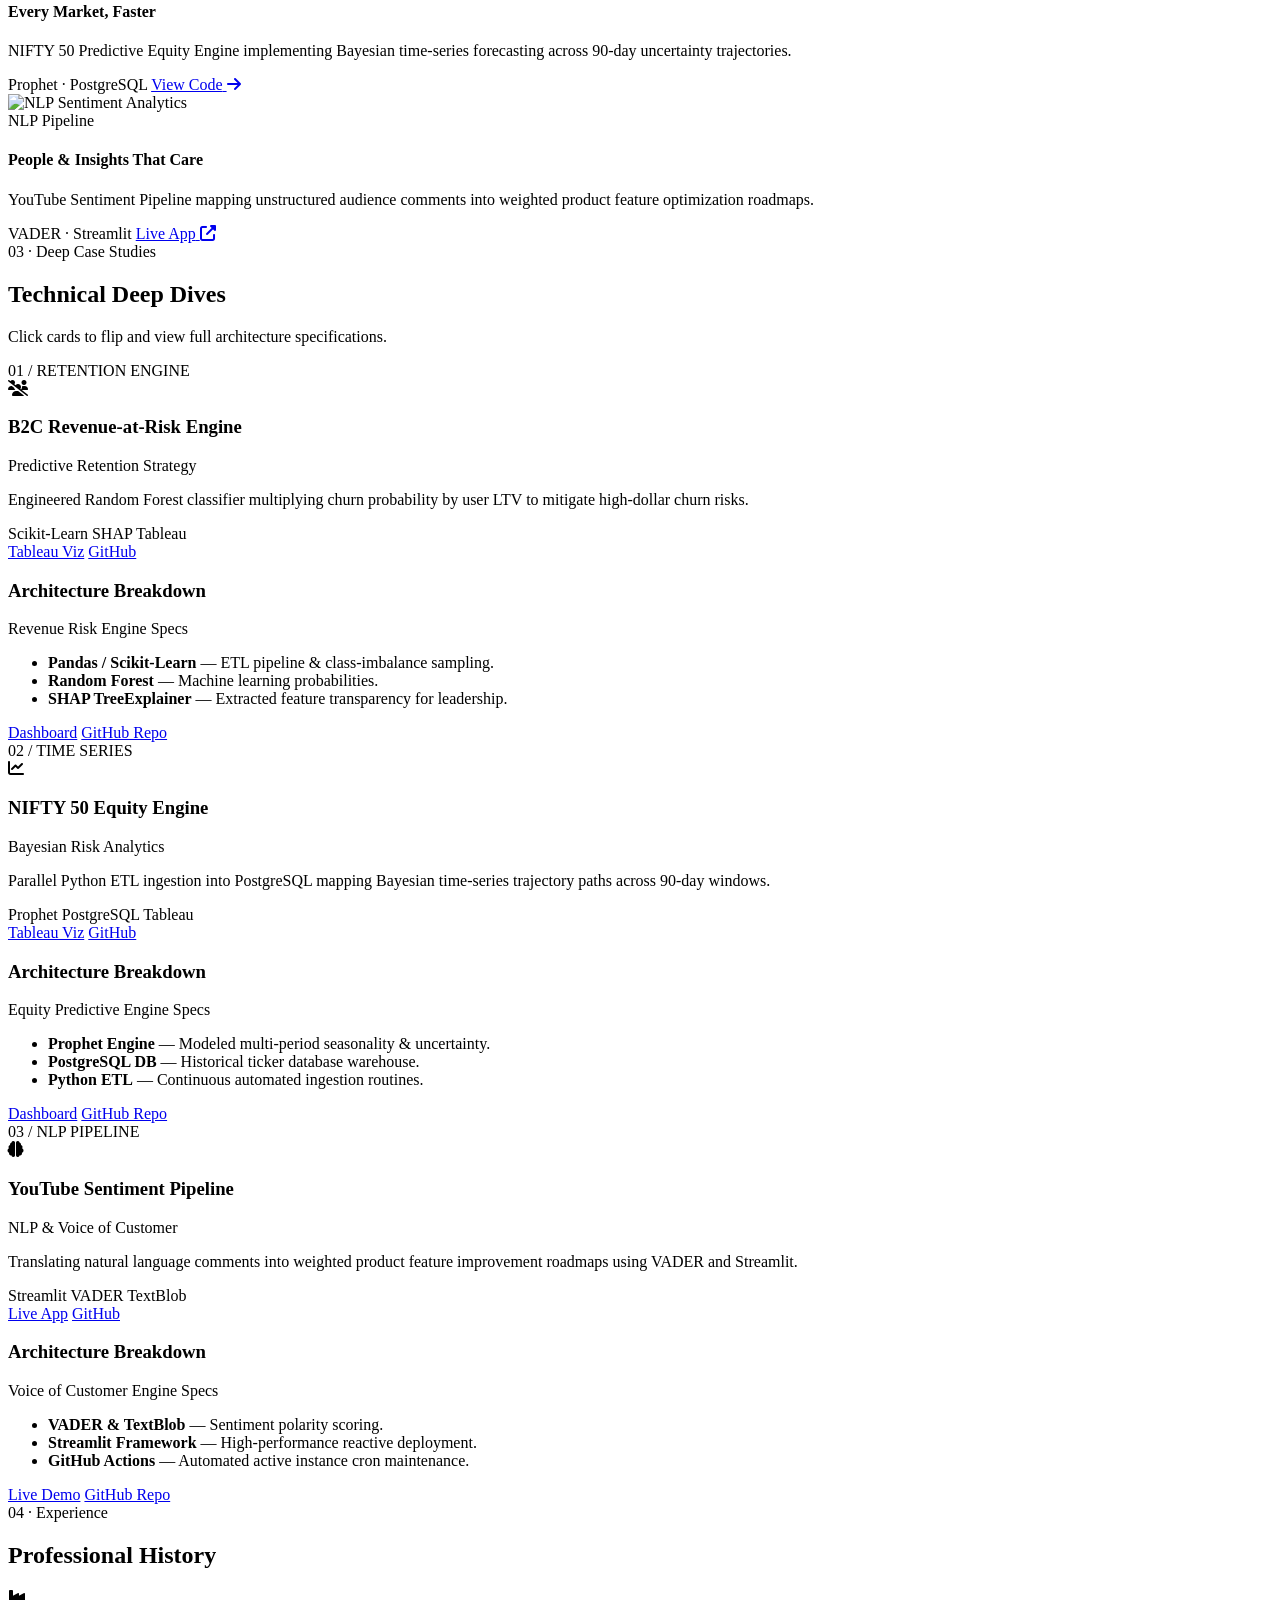
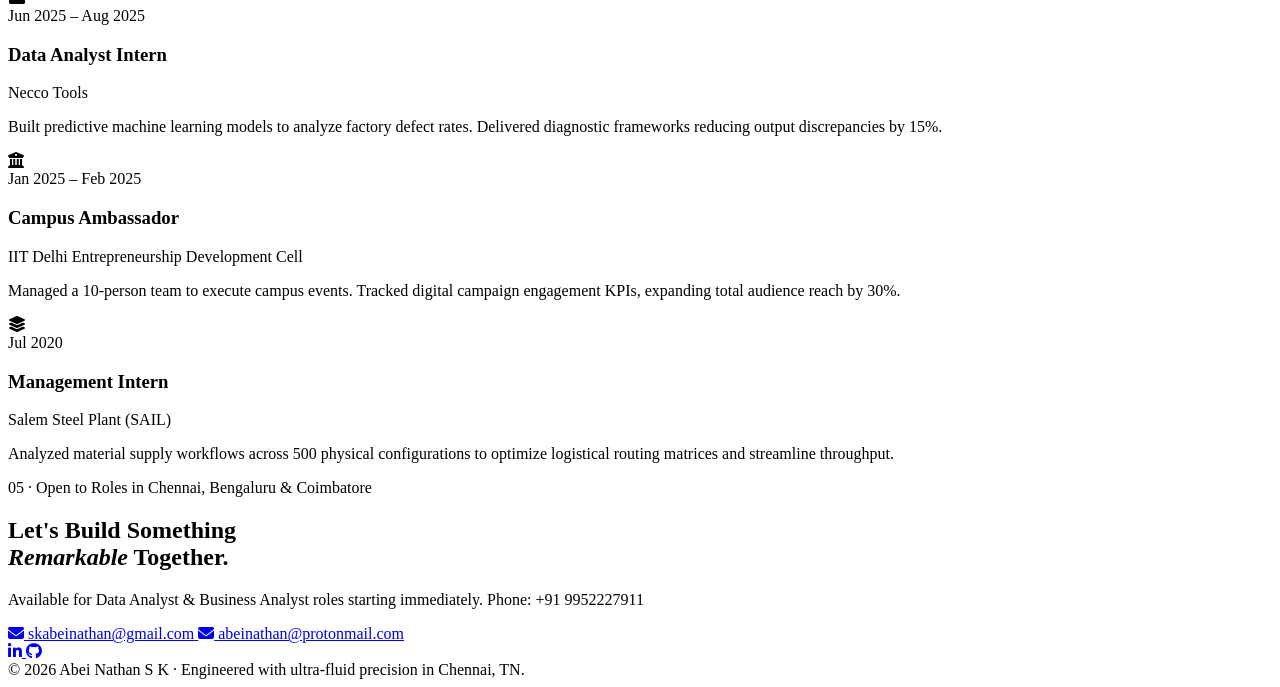
==== commit e08f42c6: "Update index.html" ====
--- a/index.html
+++ b/index.html
@@ -1,300 +1,469 @@
 <!DOCTYPE html>
-<html lang="en">
-<meta name="description" content="Abei Nathan S K — Data Analyst & MBA candidate specializing in Business Analytics. Portfolio featuring churn prediction, equity forecasting, and NLP sentiment analysis projects built with Python, SQL, and Power BI.">
-<meta name="author" content="Abei Nathan S K">
-<link rel="canonical" href="https://abeinathan.github.io/">
-
-<!-- Open Graph (for LinkedIn/WhatsApp/Twitter previews) -->
-<meta property="og:title" content="Abei Nathan S K | Data Analyst Portfolio">
-<meta property="og:description" content="Data Analyst & MBA candidate specializing in Business Analytics. Churn prediction, equity forecasting, and NLP sentiment analysis projects.">
-<meta property="og:url" content="https://abeinathan.github.io/">
-<meta property="og:type" content="website">
-
-<!-- JSON-LD structured data -->
-<script type="application/ld+json">
-{
-  "@context": "https://schema.org",
-  "@type": "Person",
-  "name": "Abei Nathan S K",
-  "jobTitle": "Data Analyst",
-  "url": "https://abeinathan.github.io/",
-  "sameAs": [
-    "https://linkedin.com/in/abeinathan",
-    "https://github.com/abeinathan"
-  ],
-  "address": {
-    "@type": "PostalAddress",
-    "addressLocality": "Chennai",
-    "addressRegion": "Tamil Nadu",
-    "addressCountry": "IN"
-  }
-}
-</script>    
+<html lang="en" class="scroll-smooth">
 <head>
     <meta charset="UTF-8">
     <meta name="viewport" content="width=device-width, initial-scale=1.0">
-    <title>Abei Nathan S K | Data Analyst Portfolio</title>
-    <meta name="google-site-verification" content="Fk3kuKFo-vyIcI3QkR0DioSewPb9-k608n5EfMAVDcc" />
-    <link rel="stylesheet" href="style.css?v=1.0.1">
-    <link href="https://fonts.googleapis.com/css2?family=Syne:wght@400;500;600;700;800&family=DM+Sans:ital,wght@0,300;0,400;0,500;1,300&display=swap" rel="stylesheet">
-    <link href="https://fonts.googleapis.com/css2?family=Roboto+Flex:opsz,wdth,wght@8..144,25..151,100..1000&display=swap" rel="stylesheet">
+    <title>Abei Nathan S K | Ultra-Fluid Data Analyst Portfolio</title>
+
+    <!-- SEO & Metadata -->
+    <meta name="description" content="Abei Nathan S K — Data Analyst & MBA candidate specializing in Business Analytics. Portfolio featuring churn prediction engines, equity risk forecasting, and NLP sentiment analysis pipelines.">
+    <meta name="author" content="Abei Nathan S K">
+    <link rel="canonical" href="https://abeinathan.github.io/">
+
+    <!-- Open Graph for LinkedIn / WhatsApp / Twitter -->
+    <meta property="og:title" content="Abei Nathan S K | Data Analyst Portfolio">
+    <meta property="og:description" content="Data Analyst & MBA candidate specializing in Business Analytics. Featured projects in Python, SQL, Power BI, and Tableau.">
+    <meta property="og:url" content="https://abeinathan.github.io/">
+    <meta property="og:type" content="website">
+
+    <!-- Structured JSON-LD Data -->
+    <script type="application/ld+json">
+    {
+      "@context": "https://schema.org",
+      "@type": "Person",
+      "name": "Abei Nathan S K",
+      "jobTitle": "Data Analyst",
+      "url": "https://abeinathan.github.io/",
+      "sameAs": [
+        "https://linkedin.com/in/abeinathan",
+        "https://github.com/abeinathan"
+      ],
+      "address": {
+        "@type": "PostalAddress",
+        "addressLocality": "Chennai",
+        "addressRegion": "Tamil Nadu",
+        "addressCountry": "IN"
+      }
+    }
+    </script>
+
+    <!-- Tailwind CSS CDN -->
+    <script src="https://cdn.tailwindcss.com"></script>
+    <script>
+      tailwind.config = {
+        theme: {
+          extend: {
+            colors: {
+              limeAccent: '#a3e635',
+            },
+            fontFamily: {
+              geist: ['Geist', 'DM Sans', 'sans-serif'],
+              syne: ['Syne', 'sans-serif'],
+              body: ['DM Sans', 'sans-serif']
+            }
+          }
+        }
+      }
+    </script>
+
+    <!-- Google Fonts -->
+    <link rel="preconnect" href="https://fonts.googleapis.com">
+    <link rel="preconnect" href="https://fonts.gstatic.com" crossorigin>
+    <link href="https://fonts.googleapis.com/css2?family=Geist:wght@300;400;500;600;700;800&family=Syne:wght@400;600;700;800&family=DM+Sans:ital,wght@0,300;0,400;0,500;0,700;1,400&family=Roboto+Flex:opsz,wdth,wght@8..144,25..151,100..1000&display=swap" rel="stylesheet">
+
+    <!-- FontAwesome Icons CDN -->
     <link rel="stylesheet" href="https://cdnjs.cloudflare.com/ajax/libs/font-awesome/6.4.0/css/all.min.css">
+
+    <!-- Custom Fluid Design System Stylesheet -->
+    <link rel="stylesheet" href="style_new.css">
 </head>
-<body>
-
+<body class="bg-[#080a10] text-slate-100 antialiased selection:bg-lime-400 selection:text-black min-h-screen relative">
+
+    <!-- Liquid Background Noise Overlay & Morphing Blobs -->
     <div class="noise-overlay"></div>
     <div class="blob blob-1"></div>
     <div class="blob blob-2"></div>
-    <div class="blob blob-3"></div>
-    <div class="cursor-dot"></div>
-    <div class="cursor-ring"></div>
-
-    <aside id="lineSidebar" class="line-sidebar-mount" aria-label="Section index"></aside>
-
-    <nav id="navbar">
-        <div class="nav-inner">
-            <div class="logo">
-                <span class="logo-dot"></span>
-                Abei Nathan
-            </div>
-            <ul class="nav-links" id="navLinks">
-                <li><a href="#projects" class="nav-link-item">Projects</a></li>
-                <li><a href="#experience" class="nav-link-item">Experience</a></li>
-                <li><a href="#education" class="nav-link-item">Education</a></li>
-                <li><a href="#certifications" class="nav-link-item">Certifications</a></li>
-                <li><a href="#contact" class="nav-link-item">Contact</a></li>
-            </ul>
-            <a href="AbeiNathanSK_resume.pdf" class="nav-cta" target="_blank">
-                Resume <i class="fas fa-arrow-up-right-from-square"></i>
+
+    <!-- ═══════════════════════════════════════════════════════════
+         FLOATING GLASS PILL NAVBAR (DESIGN 1 INTEGRATION)
+         ═══════════════════════════════════════════════════════════ -->
+    <nav class="fixed top-5 left-0 right-0 z-50 px-4 flex justify-center">
+      <div class="max-w-4xl w-full rounded-full py-3 px-6 glass-pill-nav">
+        <div class="flex items-center justify-between">
+          
+          <!-- Logo / Brand -->
+          <div class="flex items-center gap-2.5">
+            <span class="w-3 h-3 rounded-full bg-lime-400 animate-pulse shadow-[0_0_12px_#a3e635]"></span>
+            <span class="text-base md:text-lg font-extrabold tracking-tight text-white font-syne weight-hover">
+              Abei Nathan S K
+            </span>
+          </div>
+
+          <!-- Desktop Navigation -->
+          <ul class="hidden md:flex items-center gap-1 text-sm font-medium text-white/70">
+            <li><a href="#hero" class="nav-item-link rounded-full py-2 px-4 transition-all weight-hover">Home</a></li>
+            <li><a href="#stack" class="nav-item-link rounded-full py-2 px-4 transition-all weight-hover">Stack</a></li>
+            <li><a href="#highlights" class="nav-item-link rounded-full py-2 px-4 transition-all weight-hover">Highlights</a></li>
+            <li><a href="#projects" class="nav-item-link rounded-full py-2 px-4 transition-all weight-hover">Projects</a></li>
+            <li><a href="#experience" class="nav-item-link rounded-full py-2 px-4 transition-all weight-hover">Experience</a></li>
+            <li><a href="#contact" class="nav-item-link rounded-full py-2 px-4 transition-all weight-hover">Contact</a></li>
+          </ul>
+
+          <!-- Action Button / Mobile Menu -->
+          <div class="flex items-center gap-2">
+            <a href="AbeiNathanSK_resume.pdf" target="_blank" class="hidden md:inline-flex items-center gap-2 px-4 py-2 text-xs font-semibold text-white bg-white/10 hover:bg-lime-400 hover:text-black rounded-full transition-all duration-300 border border-white/10 btn-magnetic">
+              <span>Resume</span>
+              <svg xmlns="http://www.w3.org/2000/svg" width="14" height="14" viewBox="0 0 24 24" fill="none" stroke="currentColor" stroke-width="2" stroke-linecap="round" stroke-linejoin="round"><path d="M7 17L17 7"/><path d="M7 7h10v10"/></svg>
             </a>
-        </div>
+
+            <button class="inline-flex md:hidden p-2 rounded-full transition-all border border-white/10 hover:bg-white/10 text-white/80" id="mobileMenuBtn" aria-label="Toggle Menu">
+              <svg xmlns="http://www.w3.org/2000/svg" width="22" height="22" viewBox="0 0 24 24" fill="none" stroke="currentColor" stroke-width="2" stroke-linecap="round" stroke-linejoin="round">
+                <line x1="4" y1="6" x2="20" y2="6"></line>
+                <line x1="4" y1="12" x2="20" y2="12"></line>
+                <line x1="4" y1="18" x2="20" y2="18"></line>
+              </svg>
+            </button>
+          </div>
+        </div>
+
+        <!-- Mobile Drawer Menu -->
+        <div id="mobileDropdown" class="hidden md:hidden pt-4 pb-2 border-t border-white/10 mt-3 flex flex-col gap-2">
+          <a href="#hero" class="px-4 py-2 rounded-lg text-sm text-white/80 hover:bg-white/10 transition">Home</a>
+          <a href="#stack" class="px-4 py-2 rounded-lg text-sm text-white/80 hover:bg-white/10 transition">Stack</a>
+          <a href="#highlights" class="px-4 py-2 rounded-lg text-sm text-white/80 hover:bg-white/10 transition">Highlights</a>
+          <a href="#projects" class="px-4 py-2 rounded-lg text-sm text-white/80 hover:bg-white/10 transition">Projects</a>
+          <a href="#experience" class="px-4 py-2 rounded-lg text-sm text-white/80 hover:bg-white/10 transition">Experience</a>
+          <a href="#contact" class="px-4 py-2 rounded-lg text-sm text-white/80 hover:bg-white/10 transition">Contact</a>
+          <a href="AbeiNathanSK_resume.pdf" target="_blank" class="px-4 py-2 rounded-lg text-sm text-lime-400 font-semibold hover:bg-lime-400/10 transition flex items-center justify-between">
+            <span>View Resume</span>
+            <i class="fas fa-arrow-up-right-from-square text-xs"></i>
+          </a>
+        </div>
+      </div>
     </nav>
 
-    <header class="hero">
-        <div id="dotFieldMount" class="dot-field-mount" aria-hidden="true"></div>
-        <div class="hero-inner hero-inner--split">
-            <div class="hero-content">
-                <div class="hero-badge reveal-up" style="--delay: 0s">
-                    <span class="badge-dot"></span>
-                    Open to opportunities · Chennai · Bengaluru · Coimbatore
-                </div>
-                <h1 class="hero-title">
-                    <span class="line reveal-up" style="--delay: 0.1s">Data Analyst</span>
-                    <span class="line reveal-up ampersand" style="--delay: 0.2s">&amp;</span>
-                    <span class="line reveal-up" style="--delay: 0.3s">MBA Candidate</span>
-                </h1>
-                <p class="hero-sub reveal-up" style="--delay: 0.4s">
-                    I'm Abei — MBA candidate finishing at SRMIST in 2026, specializing in Business Analytics. I've built churn prediction models, equity forecasting tools, and sentiment pipelines that actually got used. Looking for a Data or Business Analyst role in Chennai.
-                </p>
-                <div class="hero-actions reveal-up" style="--delay: 0.5s">
-                    <a href="#projects" class="btn-primary">
-                        <span>View Work</span>
-                        <i class="fas fa-arrow-right"></i>
+    <!-- ═══════════════════════════════════════════════════════════
+         HERO SECTION WITH FLUID DOT SCATTER & 3D PARALLAX
+         ═══════════════════════════════════════════════════════════ -->
+    <header id="hero" class="relative pt-40 pb-24 md:pt-48 md:pb-32 overflow-hidden min-h-screen flex items-center">
+        <!-- Interactive Dot Field Scatter Canvas -->
+        <div id="dotFieldMount" class="absolute inset-0 z-0 pointer-events-none"></div>
+
+        <div class="max-w-6xl mx-auto px-6 w-full relative z-10">
+            <div class="grid grid-cols-1 lg:grid-cols-12 gap-12 items-center">
+                
+                <!-- Left Hero Content -->
+                <div class="lg:col-span-7 space-y-6">
+                    <div class="inline-flex items-center gap-2 px-4 py-2 rounded-full border border-lime-400/30 bg-lime-400/10 text-lime-400 text-xs font-semibold tracking-wide reveal-up">
+                        <span class="w-2 h-2 rounded-full bg-lime-400 animate-ping"></span>
+                        Immediate Joining · Chennai · Bengaluru · Coimbatore
+                    </div>
+
+                    <h1 class="text-4xl md:text-6xl font-extrabold font-syne tracking-tight leading-none text-white reveal-up">
+                        <span class="block weight-hover">Data Analyst</span>
+                        <span class="text-lime-400 font-serif italic text-3xl md:text-5xl">&amp;</span> 
+                        <span class="block text-slate-300 weight-hover">MBA Candidate</span>
+                    </h1>
+
+                    <p class="text-base md:text-lg text-slate-400 font-geist max-w-xl leading-relaxed reveal-up">
+                        Specializing in Business Analytics at SRMIST (2026). I build predictive revenue engines, time-series equity forecasting algorithms, and sentiment NLP pipelines that convert raw enterprise data into measurable growth.
+                    </p>
+
+                    <!-- Magnetic Hero Buttons -->
+                    <div class="flex flex-wrap items-center gap-4 pt-2 reveal-up">
+                        <a href="#projects" class="btn-magnetic inline-flex items-center gap-2 px-7 py-4 rounded-full bg-lime-400 text-black font-extrabold text-sm hover:bg-lime-300 transition-all shadow-[0_10px_35px_rgba(163,230,53,0.35)] click-effect">
+                            <span>View Case Studies</span>
+                            <i class="fas fa-arrow-right text-xs"></i>
+                        </a>
+                        <a href="#contact" class="btn-magnetic inline-flex items-center gap-2 px-7 py-4 rounded-full border border-white/20 bg-white/5 hover:bg-white/10 text-white font-semibold text-sm transition-all click-effect">
+                            <span>Get in Touch</span>
+                        </a>
+                    </div>
+
+                    <!-- Key Stats Bar -->
+                    <div class="pt-6 border-t border-white/10 grid grid-cols-3 gap-4 max-w-lg reveal-up">
+                        <div>
+                            <div class="text-2xl md:text-3xl font-extrabold text-white font-syne weight-hover">9.26</div>
+                            <div class="text-xs text-slate-400 font-geist">CGPA · MBA Analytics</div>
+                        </div>
+                        <div>
+                            <div class="text-2xl md:text-3xl font-extrabold text-lime-400 font-syne weight-hover">3</div>
+                            <div class="text-xs text-slate-400 font-geist">Analytics Internships</div>
+                        </div>
+                        <div>
+                            <div class="text-2xl md:text-3xl font-extrabold text-white font-syne weight-hover">17+</div>
+                            <div class="text-xs text-slate-400 font-geist">Industry Credentials</div>
+                        </div>
+                    </div>
+                </div>
+
+                <!-- Right Profile Card Mount -->
+                <div class="lg:col-span-5 flex justify-center reveal-up">
+                    <div id="profileCardMount" class="w-full flex justify-center"></div>
+                </div>
+
+            </div>
+        </div>
+    </header>
+
+    <!-- ═══════════════════════════════════════════════════════════
+         TAGLINE / PRESSURE TYPOGRAPHY STRIP
+         ═══════════════════════════════════════════════════════════ -->
+    <section class="border-y border-white/10 bg-white/[0.015] relative z-10 overflow-hidden">
+        <div id="textPressureMount" class="py-8 flex justify-center items-center"></div>
+    </section>
+
+    <!-- ═══════════════════════════════════════════════════════════
+         MAGIC BENTO GRID SKILLS SECTION
+         ═══════════════════════════════════════════════════════════ -->
+    <section id="stack" class="py-28 relative z-10">
+        <div class="max-w-6xl mx-auto px-6">
+            <div class="mb-14 reveal-up">
+                <span class="text-xs uppercase tracking-widest text-lime-400 font-bold">01 · Stack Architecture</span>
+                <h2 class="text-3xl md:text-4xl font-bold font-syne text-white mt-1">Tools &amp; Infrastructure</h2>
+                <p class="text-slate-400 text-sm font-geist mt-1">Cursor-tracked radial lighting on interactive bento cards.</p>
+            </div>
+
+            <div class="grid grid-cols-1 md:grid-cols-3 gap-6">
+                <!-- Bento 1 -->
+                <div class="magic-bento-card reveal-up">
+                    <div class="text-xs uppercase tracking-widest text-lime-400 font-bold mb-2">Core Languages</div>
+                    <h3 class="text-xl font-bold text-white font-syne weight-hover mb-1">Python &amp; SQL</h3>
+                    <p class="text-xs text-slate-400 font-geist">Pandas, NumPy, Scikit-learn, Complex SQL window functions, and continuous ETL routines.</p>
+                </div>
+                <!-- Bento 2 -->
+                <div class="magic-bento-card reveal-up">
+                    <div class="text-xs uppercase tracking-widest text-lime-400 font-bold mb-2">Visualization &amp; BI</div>
+                    <h3 class="text-xl font-bold text-white font-syne weight-hover mb-1">Power BI &amp; Tableau</h3>
+                    <p class="text-xs text-slate-400 font-geist">Interactive executive dashboards, DAX formulas, Matplotlib, Seaborn &amp; storyboards.</p>
+                </div>
+                <!-- Bento 3 -->
+                <div class="magic-bento-card reveal-up">
+                    <div class="text-xs uppercase tracking-widest text-lime-400 font-bold mb-2">Predictive Modeling</div>
+                    <h3 class="text-xl font-bold text-white font-syne weight-hover mb-1">Machine Learning</h3>
+                    <p class="text-xs text-slate-400 font-geist">Random Forest, XGBoost, SHAP explainability, Time-Series Prophet &amp; Bayesian risk paths.</p>
+                </div>
+                <!-- Bento 4 -->
+                <div class="magic-bento-card reveal-up">
+                    <div class="text-xs uppercase tracking-widest text-lime-400 font-bold mb-2">NLP Pipelines</div>
+                    <h3 class="text-xl font-bold text-white font-syne weight-hover mb-1">VADER &amp; TextBlob</h3>
+                    <p class="text-xs text-slate-400 font-geist">Voice-of-Customer processing, weighted sentiment scoring &amp; Streamlit cloud deployments.</p>
+                </div>
+                <!-- Bento 5 -->
+                <div class="magic-bento-card reveal-up">
+                    <div class="text-xs uppercase tracking-widest text-lime-400 font-bold mb-2">Storage &amp; DB</div>
+                    <h3 class="text-xl font-bold text-white font-syne weight-hover mb-1">PostgreSQL &amp; Excel</h3>
+                    <p class="text-xs text-slate-400 font-geist">Relational database schemas, indexed querying, advanced Excel modeling &amp; VBA scripts.</p>
+                </div>
+                <!-- Bento 6 -->
+                <div class="magic-bento-card reveal-up">
+                    <div class="text-xs uppercase tracking-widest text-lime-400 font-bold mb-2">Domain Strategy</div>
+                    <h3 class="text-xl font-bold text-white font-syne weight-hover mb-1">Business Analytics</h3>
+                    <p class="text-xs text-slate-400 font-geist">Revenue risk estimation, supply chain routing, defect diagnostics &amp; KPI frameworks.</p>
+                </div>
+            </div>
+        </div>
+    </section>
+
+    <!-- ═══════════════════════════════════════════════════════════
+         FEATURE CARD SHOWCASE SECTION (DESIGN 2 INTEGRATION)
+         ═══════════════════════════════════════════════════════════ -->
+    <section id="highlights" class="py-28 bg-white/[0.01] border-y border-white/10 relative z-10">
+        <div class="max-w-6xl mx-auto px-6">
+            <div class="mb-14 reveal-up">
+                <span class="text-xs uppercase tracking-widest text-lime-400 font-bold">02 · Featured Architectural Solutions</span>
+                <h2 class="text-3xl md:text-4xl font-bold font-syne text-white mt-1">Engineered Analytics Systems</h2>
+                <p class="text-slate-400 text-sm font-geist mt-1">High-impact analytics frameworks deployed to solve core business problems.</p>
+            </div>
+
+            <!-- Feature Card 3-Column Grid -->
+            <div class="grid grid-cols-1 md:grid-cols-3 gap-6 max-w-6xl mx-auto">
+              
+              <!-- Feature Card 1 -->
+              <div class="feature-card group click-effect reveal-up">
+                <div class="aspect-[16/9] overflow-hidden relative">
+                  <img src="https://images.unsplash.com/photo-1551288049-bebda4e38f71?auto=format&fit=crop&w=800&q=80" alt="B2C Revenue at risk analytics" class="h-full w-full object-cover img-zoom">
+                  <div class="absolute inset-0 bg-gradient-to-t from-[#080a10] via-transparent to-transparent opacity-80"></div>
+                  <span class="absolute top-3 left-3 px-3 py-1 bg-black/60 backdrop-blur-md rounded-full text-[10px] font-bold text-lime-400 border border-lime-400/30 uppercase tracking-wider">Predictive Churn</span>
+                </div>
+                <div class="p-6">
+                  <h4 class="text-lg md:text-xl font-semibold tracking-tight font-geist text-white group-hover:text-lime-400 transition-colors">Engineered for Uptime &amp; LTV</h4>
+                  <p class="mt-2 text-sm text-slate-400 font-geist">B2C Revenue-at-Risk Engine combining Random Forest probabilities with historical LTV to prioritize account retention.</p>
+                  <div class="mt-4 flex items-center justify-between pt-4 border-t border-white/10">
+                    <span class="text-xs font-semibold text-slate-400">Scikit-Learn · SHAP</span>
+                    <a href="https://github.com/abeinathan/revenue_risk_churn_engine" target="_blank" class="text-xs font-bold text-lime-400 hover:underline inline-flex items-center gap-1">
+                      <span>View Code</span>
+                      <i class="fas fa-arrow-right text-[10px]"></i>
                     </a>
-                    <a href="#contact" class="btn-ghost">Let's Talk</a>
-                </div>
-                <div class="hero-stats reveal-up" style="--delay: 0.6s">
-                    <div class="stat">
-                        <strong>9.26</strong><span>CGPA · MBA</span>
-                    </div>
-                    <div class="stat-divider"></div>
-                    <div class="stat">
-                        <strong>3</strong><span>Internships & Leadership</span>
-                    </div>
-                    <div class="stat-divider"></div>
-                    <div class="stat">
-                        <strong>17</strong><span>Certifications & Workshops</span>
-                    </div>
-                </div>
-            </div>
-            <div class="hero-profile reveal-up" style="--delay: 0.5s">
-                <div id="profileCardMount"></div>
-            </div>
-        </div>
-    </header>
-
-    <section class="tagline-strip">
-        <div id="textPressureMount" class="text-pressure-mount"></div>
+                  </div>
+                </div>
+              </div>
+
+              <!-- Feature Card 2 -->
+              <div class="feature-card group click-effect reveal-up">
+                <div class="aspect-[16/9] overflow-hidden relative">
+                  <img src="https://images.unsplash.com/photo-1611974789855-9c2a0a7236a3?auto=format&fit=crop&w=800&q=80" alt="Equity time series forecasting" class="h-full w-full object-cover img-zoom">
+                  <div class="absolute inset-0 bg-gradient-to-t from-[#080a10] via-transparent to-transparent opacity-80"></div>
+                  <span class="absolute top-3 left-3 px-3 py-1 bg-black/60 backdrop-blur-md rounded-full text-[10px] font-bold text-lime-400 border border-lime-400/30 uppercase tracking-wider">Time-Series</span>
+                </div>
+                <div class="p-6">
+                  <h4 class="text-lg md:text-xl font-semibold tracking-tight font-geist text-white group-hover:text-lime-400 transition-colors">Every Market, Faster</h4>
+                  <p class="mt-2 text-sm text-slate-400 font-geist">NIFTY 50 Predictive Equity Engine implementing Bayesian time-series forecasting across 90-day uncertainty trajectories.</p>
+                  <div class="mt-4 flex items-center justify-between pt-4 border-t border-white/10">
+                    <span class="text-xs font-semibold text-slate-400">Prophet · PostgreSQL</span>
+                    <a href="https://github.com/abeinathan/nifty50_predictive_engine" target="_blank" class="text-xs font-bold text-lime-400 hover:underline inline-flex items-center gap-1">
+                      <span>View Code</span>
+                      <i class="fas fa-arrow-right text-[10px]"></i>
+                    </a>
+                  </div>
+                </div>
+              </div>
+
+              <!-- Feature Card 3 -->
+              <div class="feature-card group click-effect reveal-up">
+                <div class="aspect-[16/9] overflow-hidden relative">
+                  <img src="https://images.unsplash.com/photo-1516321318423-f06f85e504b3?auto=format&fit=crop&w=800&q=80" alt="NLP Sentiment Analytics" class="h-full w-full object-cover img-zoom">
+                  <div class="absolute inset-0 bg-gradient-to-t from-[#080a10] via-transparent to-transparent opacity-80"></div>
+                  <span class="absolute top-3 left-3 px-3 py-1 bg-black/60 backdrop-blur-md rounded-full text-[10px] font-bold text-lime-400 border border-lime-400/30 uppercase tracking-wider">NLP Pipeline</span>
+                </div>
+                <div class="p-6">
+                  <h4 class="text-lg md:text-xl font-semibold tracking-tight font-geist text-white group-hover:text-lime-400 transition-colors">People &amp; Insights That Care</h4>
+                  <p class="mt-2 text-sm text-slate-400 font-geist">YouTube Sentiment Pipeline mapping unstructured audience comments into weighted product feature optimization roadmaps.</p>
+                  <div class="mt-4 flex items-center justify-between pt-4 border-t border-white/10">
+                    <span class="text-xs font-semibold text-slate-400">VADER · Streamlit</span>
+                    <a href="https://abei-sentimentanalysis.streamlit.app/" target="_blank" class="text-xs font-bold text-lime-400 hover:underline inline-flex items-center gap-1">
+                      <span>Live App</span>
+                      <i class="fas fa-external-link-alt text-[10px]"></i>
+                    </a>
+                  </div>
+                </div>
+              </div>
+
+            </div>
+        </div>
     </section>
 
-    <section class="skills-grid-container">
-        <div class="container">
-            <div class="section-label reveal-up" style="color: rgba(255,255,255,0.5)">Stack</div>
-            <h2 class="section-heading reveal-up" style="color:#fff">Tools I reach for. <span class="muted" style="color:rgba(255,255,255,0.45)">Hover a card.</span></h2>
-            <div class="card-grid bento-section" id="magicBentoGrid">
-                <div class="magic-bento-card magic-bento-card--text-autohide magic-bento-card--border-glow" data-glow="26, 107, 255">
-                    <div class="magic-bento-card__header">
-                        <div class="magic-bento-card__label">Core</div>
-                    </div>
-                    <div class="magic-bento-card__content">
-                        <h2 class="magic-bento-card__title">Languages</h2>
-                        <p class="magic-bento-card__description">Python, SQL</p>
-                    </div>
-                </div>
-                <div class="magic-bento-card magic-bento-card--text-autohide magic-bento-card--border-glow" data-glow="255, 77, 77">
-                    <div class="magic-bento-card__header">
-                        <div class="magic-bento-card__label">Visualization</div>
-                    </div>
-                    <div class="magic-bento-card__content">
-                        <h2 class="magic-bento-card__title">BI &amp; Viz</h2>
-                        <p class="magic-bento-card__description">Power BI, Tableau, Matplotlib, Seaborn</p>
-                    </div>
-                </div>
-                <div class="magic-bento-card magic-bento-card--text-autohide magic-bento-card--border-glow" data-glow="26, 107, 255">
-                    <div class="magic-bento-card__header">
-                        <div class="magic-bento-card__label">Modelling</div>
-                    </div>
-                    <div class="magic-bento-card__content">
-                        <h2 class="magic-bento-card__title">Libraries</h2>
-                        <p class="magic-bento-card__description">Pandas, NumPy, Scikit-learn, SHAP, HuggingFace</p>
-                    </div>
-                </div>
-                <div class="magic-bento-card magic-bento-card--text-autohide magic-bento-card--border-glow" data-glow="255, 77, 77">
-                    <div class="magic-bento-card__header">
-                        <div class="magic-bento-card__label">Storage</div>
-                    </div>
-                    <div class="magic-bento-card__content">
-                        <h2 class="magic-bento-card__title">Databases</h2>
-                        <p class="magic-bento-card__description">PostgreSQL, MS Excel</p>
-                    </div>
-                </div>
-                <div class="magic-bento-card magic-bento-card--text-autohide magic-bento-card--border-glow" data-glow="26, 107, 255">
-                    <div class="magic-bento-card__header">
-                        <div class="magic-bento-card__label">Method</div>
-                    </div>
-                    <div class="magic-bento-card__content">
-                        <h2 class="magic-bento-card__title">Other</h2>
-                        <p class="magic-bento-card__description">EDA, Statistical Modelling, XGBoost, Random Forest</p>
-                    </div>
-                </div>
-                <div class="magic-bento-card magic-bento-card--text-autohide magic-bento-card--border-glow" data-glow="255, 77, 77">
-                    <div class="magic-bento-card__header">
-                        <div class="magic-bento-card__label">In Progress</div>
-                    </div>
-                    <div class="magic-bento-card__content">
-                        <h2 class="magic-bento-card__title">Cloud Computing</h2>
-                        <p class="magic-bento-card__description">MindLuster</p>
-                    </div>
-                </div>
-            </div>
-        </div>
-    </section>
-
-    <section id="projects" class="section">
-        <div class="container">
-            <div class="section-label reveal-up">01 · Projects</div>
-            <h2 class="section-heading reveal-up">Selected work. <span class="muted">Click card to view analytical architecture.</span></h2>
-            <div class="flip-grid">
-
-                <div class="flip-card reveal-up" style="--delay: 0.1s">
+    <!-- ═══════════════════════════════════════════════════════════
+         FLIP CASE STUDIES SECTION
+         ═══════════════════════════════════════════════════════════ -->
+    <section id="projects" class="py-28 relative z-10">
+        <div class="max-w-6xl mx-auto px-6">
+            <div class="mb-14 reveal-up">
+                <span class="text-xs uppercase tracking-widest text-lime-400 font-bold">03 · Deep Case Studies</span>
+                <h2 class="text-3xl md:text-4xl font-bold font-syne text-white mt-1">Technical Deep Dives</h2>
+                <p class="text-slate-400 text-sm font-geist mt-1">Click cards to flip and view full architecture specifications.</p>
+            </div>
+
+            <div class="grid grid-cols-1 md:grid-cols-3 gap-8">
+
+                <!-- Flip 1 -->
+                <div class="flip-card reveal-up">
                     <div class="flip-inner">
                         <div class="flip-front">
                             <div>
-                                <div class="card-num">01</div>
-                                <div class="card-icon-wrap"><i class="fas fa-users-slash"></i></div>
-                                <h3>B2C Revenue-at-Risk Engine</h3>
-                                <span class="card-meta">Predictive Churn Strategy · 2026</span>
-                            </div>
-                            <p>Engineered an enterprise-grade ML pipeline prioritizing retention by multiplying Random Forest probabilities by historical LTV to capture highest dollar-at-risk accounts.</p>
+                                <div class="text-xs font-extrabold text-lime-400 font-syne mb-2">01 / RETENTION ENGINE</div>
+                                <div class="w-10 h-10 rounded-xl bg-white/5 flex items-center justify-center text-lime-400 text-lg mb-4"><i class="fas fa-users-slash"></i></div>
+                                <h3 class="text-xl font-bold text-white font-syne">B2C Revenue-at-Risk Engine</h3>
+                                <span class="text-xs text-slate-400 block mt-1">Predictive Retention Strategy</span>
+                                <p class="text-sm text-slate-400 mt-3 font-geist">Engineered Random Forest classifier multiplying churn probability by user LTV to mitigate high-dollar churn risks.</p>
+                            </div>
+                            <div class="mt-6">
+                                <div class="flex flex-wrap gap-2 mb-4 text-xs text-slate-300">
+                                    <span class="px-2.5 py-1 rounded-full bg-white/5 border border-white/10">Scikit-Learn</span>
+                                    <span class="px-2.5 py-1 rounded-full bg-white/5 border border-white/10">SHAP</span>
+                                    <span class="px-2.5 py-1 rounded-full bg-white/5 border border-white/10">Tableau</span>
+                                </div>
+                                <div class="flex gap-2">
+                                    <a href="https://public.tableau.com/app/profile/abei.nathan.s.k/viz/Customer_Churn_Revenue_Risk_Engine/MRRProtectionEnginePredictiveChurnRevenue-at-RiskCommandCenter" target="_blank" class="px-4 py-2 rounded-full bg-lime-400 text-black text-xs font-bold hover:bg-lime-300 transition">Tableau Viz</a>
+                                    <a href="https://github.com/abeinathan/revenue_risk_churn_engine" target="_blank" class="px-4 py-2 rounded-full bg-white/10 text-white text-xs font-semibold border border-white/10 hover:bg-white/20 transition">GitHub</a>
+                                </div>
+                            </div>
+                        </div>
+                        <div class="flip-back">
                             <div>
-                                <div class="card-tags" style="margin-bottom: 12px;">
-                                    <span>Scikit-Learn</span><span>SHAP</span><span>Tableau</span>
-                                </div>
-                                <div class="card-actions">
-                                    <a href="https://public.tableau.com/app/profile/abei.nathan.s.k/viz/Customer_Churn_Revenue_Risk_Engine/MRRProtectionEnginePredictiveChurnRevenue-at-RiskCommandCenter" target="_blank" class="btn-card-action primary">View Dashboard</a>
-                                    <a href="https://github.com/abeinathan/revenue_risk_churn_engine" target="_blank" class="btn-card-action secondary">GitHub Repo</a>
-                                </div>
-                            </div>
-                        </div>
-                        <div class="flip-back">
-                            <div class="back-header">
-                                <h3>Tech Stack</h3>
-                                <span class="back-sub">Revenue Risk Engine</span>
-                            </div>
-                            <ul class="back-list">
-                                <li><strong>Python / Pandas</strong> — Data engineering & ETL pipelines.</li>
-                                <li><strong>Random Forest</strong> — Handled class imbalances effectively.</li>
-                                <li><strong>SHAP XAI</strong> — TreeExplainer implementation for model feature transparency.</li>
-                            </ul>
-                            <div class="card-actions">
-                                <a href="https://public.tableau.com/app/profile/abei.nathan.s.k/viz/Customer_Churn_Revenue_Risk_Engine/MRRProtectionEnginePredictiveChurnRevenue-at-RiskCommandCenter" target="_blank" class="btn-card-action dark-primary">View Dashboard</a>
-                                <a href="https://github.com/abeinathan/revenue_risk_churn_engine" target="_blank" class="btn-card-action dark-secondary">GitHub Repo</a>
-                            </div>
-                        </div>
-                    </div>
-                </div>
-
-                <div class="flip-card reveal-up" style="--delay: 0.2s">
+                                <h3 class="text-lg font-bold text-lime-400 font-syne">Architecture Breakdown</h3>
+                                <p class="text-xs text-slate-400 mb-3">Revenue Risk Engine Specs</p>
+                                <ul class="text-xs text-slate-300 space-y-2 list-disc list-inside font-geist">
+                                    <li><strong>Pandas / Scikit-Learn</strong> — ETL pipeline &amp; class-imbalance sampling.</li>
+                                    <li><strong>Random Forest</strong> — Machine learning probabilities.</li>
+                                    <li><strong>SHAP TreeExplainer</strong> — Extracted feature transparency for leadership.</li>
+                                </ul>
+                            </div>
+                            <div class="mt-6 flex gap-2">
+                                <a href="https://public.tableau.com/app/profile/abei.nathan.s.k/viz/Customer_Churn_Revenue_Risk_Engine/MRRProtectionEnginePredictiveChurnRevenue-at-RiskCommandCenter" target="_blank" class="px-4 py-2 rounded-full bg-lime-400 text-black text-xs font-bold hover:bg-lime-300 transition">Dashboard</a>
+                                <a href="https://github.com/abeinathan/revenue_risk_churn_engine" target="_blank" class="px-4 py-2 rounded-full bg-white/10 text-white text-xs font-semibold border border-white/10 hover:bg-white/20 transition">GitHub Repo</a>
+                            </div>
+                        </div>
+                    </div>
+                </div>
+
+                <!-- Flip 2 -->
+                <div class="flip-card reveal-up">
                     <div class="flip-inner">
                         <div class="flip-front">
                             <div>
-                                <div class="card-num">02</div>
-                                <div class="card-icon-wrap"><i class="fas fa-chart-line"></i></div>
-                                <h3>NIFTY 50 Predictive Equity Engine</h3>
-                                <span class="card-meta">Time-Series & Risk Analytics · 2026</span>
-                            </div>
-                            <p>Parallel-processes asset data via Python ETL into PostgreSQL. Implements Bayesian forecasting to model 90-day trajectory paths with shaded uncertainty bands.</p>
+                                <div class="text-xs font-extrabold text-lime-400 font-syne mb-2">02 / TIME SERIES</div>
+                                <div class="w-10 h-10 rounded-xl bg-white/5 flex items-center justify-center text-lime-400 text-lg mb-4"><i class="fas fa-chart-line"></i></div>
+                                <h3 class="text-xl font-bold text-white font-syne">NIFTY 50 Equity Engine</h3>
+                                <span class="text-xs text-slate-400 block mt-1">Bayesian Risk Analytics</span>
+                                <p class="text-sm text-slate-400 mt-3 font-geist">Parallel Python ETL ingestion into PostgreSQL mapping Bayesian time-series trajectory paths across 90-day windows.</p>
+                            </div>
+                            <div class="mt-6">
+                                <div class="flex flex-wrap gap-2 mb-4 text-xs text-slate-300">
+                                    <span class="px-2.5 py-1 rounded-full bg-white/5 border border-white/10">Prophet</span>
+                                    <span class="px-2.5 py-1 rounded-full bg-white/5 border border-white/10">PostgreSQL</span>
+                                    <span class="px-2.5 py-1 rounded-full bg-white/5 border border-white/10">Tableau</span>
+                                </div>
+                                <div class="flex gap-2">
+                                    <a href="https://public.tableau.com/app/profile/abei.nathan1154/viz/NIFTY50PredictiveEquityRiskAnalytics/NIFTY50PredictiveEquityRiskAnalytics" target="_blank" class="px-4 py-2 rounded-full bg-lime-400 text-black text-xs font-bold hover:bg-lime-300 transition">Tableau Viz</a>
+                                    <a href="https://github.com/abeinathan/nifty50_predictive_engine" target="_blank" class="px-4 py-2 rounded-full bg-white/10 text-white text-xs font-semibold border border-white/10 hover:bg-white/20 transition">GitHub</a>
+                                </div>
+                            </div>
+                        </div>
+                        <div class="flip-back">
                             <div>
-                                <div class="card-tags" style="margin-bottom: 12px;">
-                                    <span>Prophet</span><span>PostgreSQL</span><span>Tableau</span>
-                                </div>
-                                <div class="card-actions">
-                                    <a href="https://public.tableau.com/app/profile/abei.nathan1154/viz/NIFTY50PredictiveEquityRiskAnalytics/NIFTY50PredictiveEquityRiskAnalytics" target="_blank" class="btn-card-action primary">View Dashboard</a>
-                                    <a href="https://github.com/abeinathan/nifty50_predictive_engine" target="_blank" class="btn-card-action secondary">GitHub Repo</a>
-                                </div>
-                            </div>
-                        </div>
-                        <div class="flip-back">
-                            <div class="back-header">
-                                <h3>Tech Stack</h3>
-                                <span class="back-sub">Predictive Equity Engine</span>
-                            </div>
-                            <ul class="back-list">
-                                <li><strong>Prophet</strong> — Bayesian mathematical engine for time-series forecasting.</li>
-                                <li><strong>PostgreSQL</strong> — Structured storage environment mapping historical ticker lines.</li>
-                                <li><strong>Python ETL</strong> — Automated ingestion routines parsing continuous market states.</li>
-                            </ul>
-                            <div class="card-actions">
-                                <a href="https://public.tableau.com/app/profile/abei.nathan1154/viz/NIFTY50PredictiveEquityRiskAnalytics/NIFTY50PredictiveEquityRiskAnalytics" target="_blank" class="btn-card-action dark-primary">View Dashboard</a>
-                                <a href="https://github.com/abeinathan/nifty50_predictive_engine" target="_blank" class="btn-card-action dark-secondary">GitHub Repo</a>
-                            </div>
-                        </div>
-                    </div>
-                </div>
-
-                <div class="flip-card reveal-up" style="--delay: 0.3s">
+                                <h3 class="text-lg font-bold text-lime-400 font-syne">Architecture Breakdown</h3>
+                                <p class="text-xs text-slate-400 mb-3">Equity Predictive Engine Specs</p>
+                                <ul class="text-xs text-slate-300 space-y-2 list-disc list-inside font-geist">
+                                    <li><strong>Prophet Engine</strong> — Modeled multi-period seasonality &amp; uncertainty.</li>
+                                    <li><strong>PostgreSQL DB</strong> — Historical ticker database warehouse.</li>
+                                    <li><strong>Python ETL</strong> — Continuous automated ingestion routines.</li>
+                                </ul>
+                            </div>
+                            <div class="mt-6 flex gap-2">
+                                <a href="https://public.tableau.com/app/profile/abei.nathan1154/viz/NIFTY50PredictiveEquityRiskAnalytics/NIFTY50PredictiveEquityRiskAnalytics" target="_blank" class="px-4 py-2 rounded-full bg-lime-400 text-black text-xs font-bold hover:bg-lime-300 transition">Dashboard</a>
+                                <a href="https://github.com/abeinathan/nifty50_predictive_engine" target="_blank" class="px-4 py-2 rounded-full bg-white/10 text-white text-xs font-semibold border border-white/10 hover:bg-white/20 transition">GitHub Repo</a>
+                            </div>
+                        </div>
+                    </div>
+                </div>
+
+                <!-- Flip 3 -->
+                <div class="flip-card reveal-up">
                     <div class="flip-inner">
                         <div class="flip-front">
                             <div>
-                                <div class="card-num">03</div>
-                                <div class="card-icon-wrap"><i class="fas fa-brain"></i></div>
-                                <h3>YouTube Sentiment Pipeline</h3>
-                                <span class="card-meta">NLP & Voice of Customer · 2026</span>
-                            </div>
-                            <p>Strategic deployment processing natural language comments into actionable product roadmaps using weighted VADER structures and real-time Streamlit components.</p>
+                                <div class="text-xs font-extrabold text-lime-400 font-syne mb-2">03 / NLP PIPELINE</div>
+                                <div class="w-10 h-10 rounded-xl bg-white/5 flex items-center justify-center text-lime-400 text-lg mb-4"><i class="fas fa-brain"></i></div>
+                                <h3 class="text-xl font-bold text-white font-syne">YouTube Sentiment Pipeline</h3>
+                                <span class="text-xs text-slate-400 block mt-1">NLP &amp; Voice of Customer</span>
+                                <p class="text-sm text-slate-400 mt-3 font-geist">Translating natural language comments into weighted product feature improvement roadmaps using VADER and Streamlit.</p>
+                            </div>
+                            <div class="mt-6">
+                                <div class="flex flex-wrap gap-2 mb-4 text-xs text-slate-300">
+                                    <span class="px-2.5 py-1 rounded-full bg-white/5 border border-white/10">Streamlit</span>
+                                    <span class="px-2.5 py-1 rounded-full bg-white/5 border border-white/10">VADER</span>
+                                    <span class="px-2.5 py-1 rounded-full bg-white/5 border border-white/10">TextBlob</span>
+                                </div>
+                                <div class="flex gap-2">
+                                    <a href="https://abei-sentimentanalysis.streamlit.app/" target="_blank" class="px-4 py-2 rounded-full bg-lime-400 text-black text-xs font-bold hover:bg-lime-300 transition">Live App</a>
+                                    <a href="https://github.com/abeinathan/youtube-sentiment-analysis" target="_blank" class="px-4 py-2 rounded-full bg-white/10 text-white text-xs font-semibold border border-white/10 hover:bg-white/20 transition">GitHub</a>
+                                </div>
+                            </div>
+                        </div>
+                        <div class="flip-back">
                             <div>
-                                <div class="card-tags" style="margin-bottom: 12px;">
-                                    <span>Streamlit</span><span>VADER</span><span>TextBlob</span>
-                                </div>
-                                <div class="card-actions">
-                                    <a href="https://abei-sentimentanalysis.streamlit.app/" target="_blank" class="btn-card-action primary">View Demo</a>
-                                    <a href="https://github.com/abeinathan/youtube-sentiment-analysis" target="_blank" class="btn-card-action secondary">GitHub Repo</a>
-                                </div>
-                            </div>
-                        </div>
-                        <div class="flip-back">
-                            <div class="back-header">
-                                <h3>Tech Stack</h3>
-                                <span class="back-sub">Voice of Customer Framework</span>
-                            </div>
-                            <ul class="back-list">
-                                <li><strong>VADER & TextBlob</strong> — Lexicon and rule-based sentiment assessment.</li>
-                                <li><strong>Streamlit</strong> — High-performance reactive web application deployment framework.</li>
-                                <li><strong>GitHub Actions</strong> — Configured automated cron workflows maintaining active instance runtimes.</li>
-                            </ul>
-                            <div class="card-actions">
-                                <a href="https://abei-sentimentanalysis.streamlit.app/" target="_blank" class="btn-card-action dark-primary">View Demo</a>
-                                <a href="https://github.com/abeinathan/youtube-sentiment-analysis" target="_blank" class="btn-card-action dark-secondary">GitHub Repo</a>
+                                <h3 class="text-lg font-bold text-lime-400 font-syne">Architecture Breakdown</h3>
+                                <p class="text-xs text-slate-400 mb-3">Voice of Customer Engine Specs</p>
+                                <ul class="text-xs text-slate-300 space-y-2 list-disc list-inside font-geist">
+                                    <li><strong>VADER &amp; TextBlob</strong> — Sentiment polarity scoring.</li>
+                                    <li><strong>Streamlit Framework</strong> — High-performance reactive deployment.</li>
+                                    <li><strong>GitHub Actions</strong> — Automated active instance cron maintenance.</li>
+                                </ul>
+                            </div>
+                            <div class="mt-6 flex gap-2">
+                                <a href="https://abei-sentimentanalysis.streamlit.app/" target="_blank" class="px-4 py-2 rounded-full bg-lime-400 text-black text-xs font-bold hover:bg-lime-300 transition">Live Demo</a>
+                                <a href="https://github.com/abeinathan/youtube-sentiment-analysis" target="_blank" class="px-4 py-2 rounded-full bg-white/10 text-white text-xs font-semibold border border-white/10 hover:bg-white/20 transition">GitHub Repo</a>
                             </div>
                         </div>
                     </div>
@@ -304,57 +473,54 @@
         </div>
     </section>
 
-    <section id="experience" class="section">
-        <div class="container">
-            <div class="section-label reveal-up">02 · Experience</div>
-            <h2 class="section-heading reveal-up">Professional history.</h2>
-            <div class="timeline">
-
-                <div class="tl-item reveal-up">
-                    <div class="tl-left">
-                        <div class="tl-dot"><i class="fas fa-industry"></i></div>
-                        <div class="tl-line"></div>
-                    </div>
-                    <div class="tl-right">
-                        <span class="tl-date">Jun 2025 – Aug 2025</span>
-                        <h3 class="tl-title">Data Analyst Intern</h3>
-                        <span class="tl-org">Necco Tools</span>
-                        <p class="tl-desc">Developed and evaluated predictive machine learning configurations built to model factory defect rates. Delivered robust diagnostic frameworks cutting output discrepancies by 15% and launched automated reporting dashboards for optimization teams.</p>
-                        <div class="tl-chips">
-                            <span>Predictive Modeling</span><span>Defect Diagnostics</span><span>Dashboard Deployment</span>
-                        </div>
-                    </div>
-                </div>
-
-                <div class="tl-item reveal-up">
-                    <div class="tl-left">
-                        <div class="tl-dot"><i class="fas fa-university"></i></div>
-                        <div class="tl-line"></div>
-                    </div>
-                    <div class="tl-right">
-                        <span class="tl-date">Jan 2025 – Feb 2025</span>
-                        <h3 class="tl-title">Campus Ambassador</h3>
-                        <span class="tl-org">IIT Delhi Entrepreneurship Development Cell</span>
-                        <p class="tl-desc">Managed a 10-person team to plan and run 5 campus events end-to-end. Tracked engagement data across channels; reach grew 30% over the campaign.</p>
-                        <div class="tl-chips">
-                            <span>Team Coordination</span><span>Digital Engagement KPIs</span><span>Outreach Management</span>
-                        </div>
-                    </div>
-                </div>
-
-                <div class="tl-item reveal-up">
-                    <div class="tl-left">
-                        <div class="tl-dot"><i class="fas fa-layer-group"></i></div>
-                        <div class="tl-line"></div>
-                    </div>
-                    <div class="tl-right">
-                        <span class="tl-date">Jul 2020</span>
-                        <h3 class="tl-title">Management Intern</h3>
-                        <span class="tl-org">Salem Steel Plant (SAIL)</span>
-                        <p class="tl-desc">Analyzed complex material supply workflows across 500 active physical configurations to optimize logistical routing matrices. Mapped distribution line paths to isolate operational delay variables.</p>
-                        <div class="tl-chips">
-                            <span>Inventory Analysis</span><span>Logistics Matrices</span><span>Workflow Mapping</span>
-                        </div>
+    <!-- ═══════════════════════════════════════════════════════════
+         CAREER EXPERIENCE TIMELINE
+         ═══════════════════════════════════════════════════════════ -->
+    <section id="experience" class="py-28 bg-white/[0.01] border-t border-white/10 relative z-10">
+        <div class="max-w-4xl mx-auto px-6">
+            <div class="mb-14 reveal-up">
+                <span class="text-xs uppercase tracking-widest text-lime-400 font-bold">04 · Experience</span>
+                <h2 class="text-3xl md:text-4xl font-bold font-syne text-white mt-1">Professional History</h2>
+            </div>
+
+            <div class="space-y-8 relative before:absolute before:inset-0 before:left-3 before:w-0.5 before:bg-white/10">
+                
+                <!-- Item 1 -->
+                <div class="relative pl-10 group reveal-up">
+                    <span class="absolute left-0 top-1.5 w-6 h-6 rounded-full bg-[#080a10] border-2 border-lime-400 text-lime-400 flex items-center justify-center text-xs">
+                        <i class="fas fa-industry"></i>
+                    </span>
+                    <div class="p-6 rounded-2xl bg-white/[0.03] border border-white/10 group-hover:border-lime-400/40 transition">
+                        <span class="text-xs font-semibold text-lime-400">Jun 2025 – Aug 2025</span>
+                        <h3 class="text-xl font-bold text-white font-syne mt-1">Data Analyst Intern</h3>
+                        <div class="text-sm font-medium text-slate-400">Necco Tools</div>
+                        <p class="text-sm text-slate-300 mt-3 font-geist">Built predictive machine learning models to analyze factory defect rates. Delivered diagnostic frameworks reducing output discrepancies by 15%.</p>
+                    </div>
+                </div>
+
+                <!-- Item 2 -->
+                <div class="relative pl-10 group reveal-up">
+                    <span class="absolute left-0 top-1.5 w-6 h-6 rounded-full bg-[#080a10] border-2 border-lime-400 text-lime-400 flex items-center justify-center text-xs">
+                        <i class="fas fa-university"></i>
+                    </span>
+                    <div class="p-6 rounded-2xl bg-white/[0.03] border border-white/10 group-hover:border-lime-400/40 transition">
+                        <span class="text-xs font-semibold text-lime-400">Jan 2025 – Feb 2025</span>
+                        <h3 class="text-xl font-bold text-white font-syne mt-1">Campus Ambassador</h3>
+                        <div class="text-sm font-medium text-slate-400">IIT Delhi Entrepreneurship Development Cell</div>
+                        <p class="text-sm text-slate-300 mt-3 font-geist">Managed a 10-person team to execute campus events. Tracked digital campaign engagement KPIs, expanding total audience reach by 30%.</p>
+                    </div>
+                </div>
+
+                <!-- Item 3 -->
+                <div class="relative pl-10 group reveal-up">
+                    <span class="absolute left-0 top-1.5 w-6 h-6 rounded-full bg-[#080a10] border-2 border-lime-400 text-lime-400 flex items-center justify-center text-xs">
+                        <i class="fas fa-layer-group"></i>
+                    </span>
+                    <div class="p-6 rounded-2xl bg-white/[0.03] border border-white/10 group-hover:border-lime-400/40 transition">
+                        <span class="text-xs font-semibold text-lime-400">Jul 2020</span>
+                        <h3 class="text-xl font-bold text-white font-syne mt-1">Management Intern</h3>
+                        <div class="text-sm font-medium text-slate-400">Salem Steel Plant (SAIL)</div>
+                        <p class="text-sm text-slate-300 mt-3 font-geist">Analyzed material supply workflows across 500 physical configurations to optimize logistical routing matrices and streamline throughput.</p>
                     </div>
                 </div>
 
@@ -362,141 +528,70 @@
         </div>
     </section>
 
-    <section id="education" class="section">
-        <div class="container">
-            <div class="section-label reveal-up">03 · Education</div>
-            <h2 class="section-heading reveal-up">Academic background.</h2>
-            <div class="timeline">
-
-                <div class="tl-item reveal-up">
-                    <div class="tl-left">
-                        <div class="tl-dot"><i class="fas fa-graduation-cap"></i></div>
-                        <div class="tl-line"></div>
-                    </div>
-                    <div class="tl-right">
-                        <span class="tl-date">2024 – 2026</span>
-                        <h3 class="tl-title">Master of Business Administration (MBA) — Business Analytics</h3>
-                        <span class="tl-org">SRM Institute of Science and Technology (SRMIST, KTR)</span>
-                        <p class="tl-desc"><strong>CGPA: 9.21</strong> | Specialized focus on technical statistical modeling, diagnostic framework deployment, and enterprise database infrastructure.</p>
-                    </div>
-                </div>
-
-                <div class="tl-item reveal-up">
-                    <div class="tl-left">
-                        <div class="tl-dot"><i class="fas fa-certificate"></i></div>
-                        <div class="tl-line"></div>
-                    </div>
-                    <div class="tl-right">
-                        <span class="tl-date">2020 – 2023</span>
-                        <h3 class="tl-title">Bachelor of Commerce (B.Com) — Corporate Secretaryship</h3>
-                        <span class="tl-org">Dr. G R Damodaran College of Science, Coimbatore</span>
-                        <p class="tl-desc"><strong>CGPA: 7.21</strong> | Foundational grounding in corporate structures, regulatory procedures, operational governance, and structural administration.</p>
-                    </div>
-                </div>
-
-            </div>
-        </div>
-    </section>
-
-    <section id="certifications" class="section">
-        <div class="container">
-            <div class="section-label reveal-up">04 · Credentials</div>
-            <h2 class="section-heading reveal-up">Certifications & Simulations.</h2>
-            <div class="cert-list reveal-up">
-                <div class="cert-item"><h4>Data Analytics and Visualization Job Simulation</h4><p>Forage Accenture</p></div>
-                <div class="cert-item"><h4>Power BI Job Simulation</h4><p>Forage PwC</p></div>
-                <div class="cert-item"><h4>Data Science Job Simulation</h4><p>Forage Lloyds</p></div>
-                <div class="cert-item"><h4>Gen AI Job Simulation</h4><p>Forage BCG X</p></div>
-                <div class="cert-item"><h4>MATLAB Onramp</h4><p>MathWorks</p></div>
-                <div class="cert-item"><h4>Business Etiquette</h4><p>TCS iON</p></div>
-                <div class="cert-item"><h4>Quantitative Aptitude Basics</h4><p>Great Learning</p></div>
-                <div class="cert-item"><h4>Excel VBA for Beginners</h4><p>Great Learning</p></div>
-                <div class="cert-item"><h4>Statistics for Data Science</h4><p>Great Learning</p></div>
-                <div class="cert-item"><h4>Build a Face Recognition App Using Python</h4><p>GUVI</p></div>
-                <div class="cert-item"><h4>Mastering Microsoft Power BI</h4><p>Mindluster</p></div>
-                <div class="cert-item"><h4>PostgreSQL for Beginners</h4><p>Mindluster</p></div>
-                <div class="cert-item"><h4>Business Analytics Trends and Opportunities</h4><p>SRM KTR</p></div>
-                <div class="cert-item"><h4>Campus Ambassador Program</h4><p>IIT Delhi</p></div>
-                <div class="cert-item"><h4>Business Analytics Basics</h4><p>Mindluster</p></div>
-                <div class="cert-item"><h4>Job Skills</h4><p>CareerStokes</p></div>
-                <div class="cert-item"><h4>Digital Marketing for Beginners</h4><p>Mindluster</p></div>
-            </div>
-        </div>
-    </section>
-
-    <footer id="contact" class="footer-section">
-        <div class="footer-blob"></div>
-        <div class="container footer-inner">
-            <div class="section-label reveal-up" style="color: rgba(255,255,255,0.5)">05 · Contact</div>
-            <h2 class="footer-heading reveal-up">Let's build something<br><em>remarkable</em> together.</h2>
-            
-            <p class="footer-sub reveal-up" style="color: #fff; font-weight: 500; margin-bottom: 12px;">
-                Available for immediate joining. Open to Chennai, Bangalore, and Coimbatore.
+    <!-- ═══════════════════════════════════════════════════════════
+         CONTACT FOOTER
+         ═══════════════════════════════════════════════════════════ -->
+    <footer id="contact" class="py-28 border-t border-white/10 relative z-10">
+        <div class="max-w-4xl mx-auto px-6 text-center">
+            <div class="inline-flex items-center gap-2 px-4 py-2 rounded-full border border-lime-400/30 bg-lime-400/10 text-lime-400 text-xs font-semibold mb-6 reveal-up">
+                <span class="w-2 h-2 rounded-full bg-lime-400 animate-pulse"></span>
+                05 · Open to Roles in Chennai, Bengaluru &amp; Coimbatore
+            </div>
+
+            <h2 class="text-4xl md:text-5xl font-extrabold font-syne text-white tracking-tight leading-tight reveal-up">
+                Let's Build Something <br>
+                <em class="text-lime-400 font-serif not-italic">Remarkable</em> Together.
+            </h2>
+
+            <p class="text-slate-300 text-base md:text-lg mt-4 max-w-xl mx-auto font-geist reveal-up">
+                Available for Data Analyst &amp; Business Analyst roles starting immediately. Phone: +91 9952227911
             </p>
-            <p class="footer-sub reveal-up" style="margin-top: 0; margin-bottom: 40px;">
-                Available for interviews. Phone: +91 9952227911
-            </p>
-
-            <div class="footer-btns reveal-up">
-                <a href="mailto:skabeinathan@gmail.com" class="footer-btn primary">
-                    <i class="fas fa-envelope"></i> skabeinathan@gmail.com
+
+            <div class="flex flex-wrap items-center justify-center gap-4 mt-8 reveal-up">
+                <a href="mailto:skabeinathan@gmail.com" class="btn-magnetic inline-flex items-center gap-2 px-7 py-4 rounded-full bg-lime-400 text-black font-extrabold text-sm hover:bg-lime-300 transition-all click-effect">
+                    <i class="fas fa-envelope"></i>
+                    <span>skabeinathan@gmail.com</span>
                 </a>
-                <a href="mailto:abeinathan@protonmail.com" class="footer-btn primary" style="background: rgba(255,255,255,0.1); color: #fff; border: 1px solid rgba(255,255,255,0.2);">
-                    <i class="fas fa-envelope"></i> abeinathan@protonmail.com
+                <a href="mailto:abeinathan@protonmail.com" class="btn-magnetic inline-flex items-center gap-2 px-7 py-4 rounded-full border border-white/20 bg-white/5 hover:bg-white/10 text-white font-semibold text-sm transition-all click-effect">
+                    <i class="fas fa-envelope"></i>
+                    <span>abeinathan@protonmail.com</span>
                 </a>
-                <div class="footer-socials">
-                    <a href="https://www.linkedin.com/in/abeinathan" target="_blank" class="social-icon" title="LinkedIn">
-                        <i class="fab fa-linkedin-in"></i>
-                    </a>
-                    <a href="https://github.com/abeinathan" target="_blank" class="social-icon" title="GitHub">
-                        <i class="fab fa-github"></i>
-                    </a>
-                </div>
-            </div>
-            <div class="footer-divider"></div>
-            <p class="footer-copy">© 2026 Abei Nathan S K · Made with precision in Chennai, TN.</p>
+            </div>
+
+            <div class="flex items-center justify-center gap-4 mt-8 reveal-up">
+                <a href="https://www.linkedin.com/in/abeinathan" target="_blank" class="w-12 h-12 rounded-full bg-white/5 border border-white/10 flex items-center justify-center text-white hover:border-lime-400 hover:text-lime-400 transition click-effect" title="LinkedIn">
+                    <i class="fab fa-linkedin-in text-lg"></i>
+                </a>
+                <a href="https://github.com/abeinathan" target="_blank" class="w-12 h-12 rounded-full bg-white/5 border border-white/10 flex items-center justify-center text-white hover:border-lime-400 hover:text-lime-400 transition click-effect" title="GitHub">
+                    <i class="fab fa-github text-lg"></i>
+                </a>
+            </div>
+
+            <div class="mt-16 pt-8 border-t border-white/10 text-xs text-slate-500 font-geist reveal-up">
+                © 2026 Abei Nathan S K · Engineered with ultra-fluid precision in Chennai, TN.
+            </div>
         </div>
     </footer>
 
+    <!-- Reveal Observer Script -->
     <script>
-        document.addEventListener("DOMContentLoaded", function() {
-            setTimeout(() => {
-                document.querySelectorAll('.reveal-up').forEach(el => {
-                    el.classList.add('visible');
-                });
-            }, 150);
-
-            const dot = document.querySelector('.cursor-dot');
-            const ring = document.querySelector('.cursor-ring');
-            if(dot && ring && window.matchMedia('(hover: hover)').matches) {
-                document.addEventListener('mousemove', e => {
-                    dot.style.transform = `translate(${e.clientX}px, ${e.clientY}px)`;
-                    ring.style.transform = `translate(${e.clientX}px, ${e.clientY}px)`;
-                });
-            } else {
-                if(dot) dot.style.display = 'none';
-                if(ring) ring.style.display = 'none';
-                document.body.style.cursor = 'auto';
+      document.addEventListener("DOMContentLoaded", function() {
+        const observer = new IntersectionObserver((entries) => {
+          entries.forEach(entry => {
+            if (entry.isIntersecting) {
+              entry.target.classList.add('visible');
             }
-
-            document.querySelectorAll('.flip-card').forEach(card => {
-                card.addEventListener('click', (e) => {
-                    if(!e.target.closest('.card-actions')) {
-                        card.classList.toggle('flipped');
-                    }
-                });
-            });
-
-            window.addEventListener('scroll', () => {
-                const nav = document.getElementById('navbar');
-                if(window.scrollY > 50) {
-                    nav.classList.add('scrolled');
-                } else {
-                    nav.classList.remove('scrolled');
-                }
-            });
-        });
+          });
+        }, { threshold: 0.08 });
+
+        document.querySelectorAll('.reveal-up').forEach(el => observer.observe(el));
+        setTimeout(() => {
+          document.querySelectorAll('#hero .reveal-up').forEach(el => el.classList.add('visible'));
+        }, 100);
+      });
     </script>
-    <script src="components.js?v=1.0.1" defer></script>
+
+    <!-- Component Logic -->
+    <script src="components_new.js" defer></script>
 </body>
 </html>
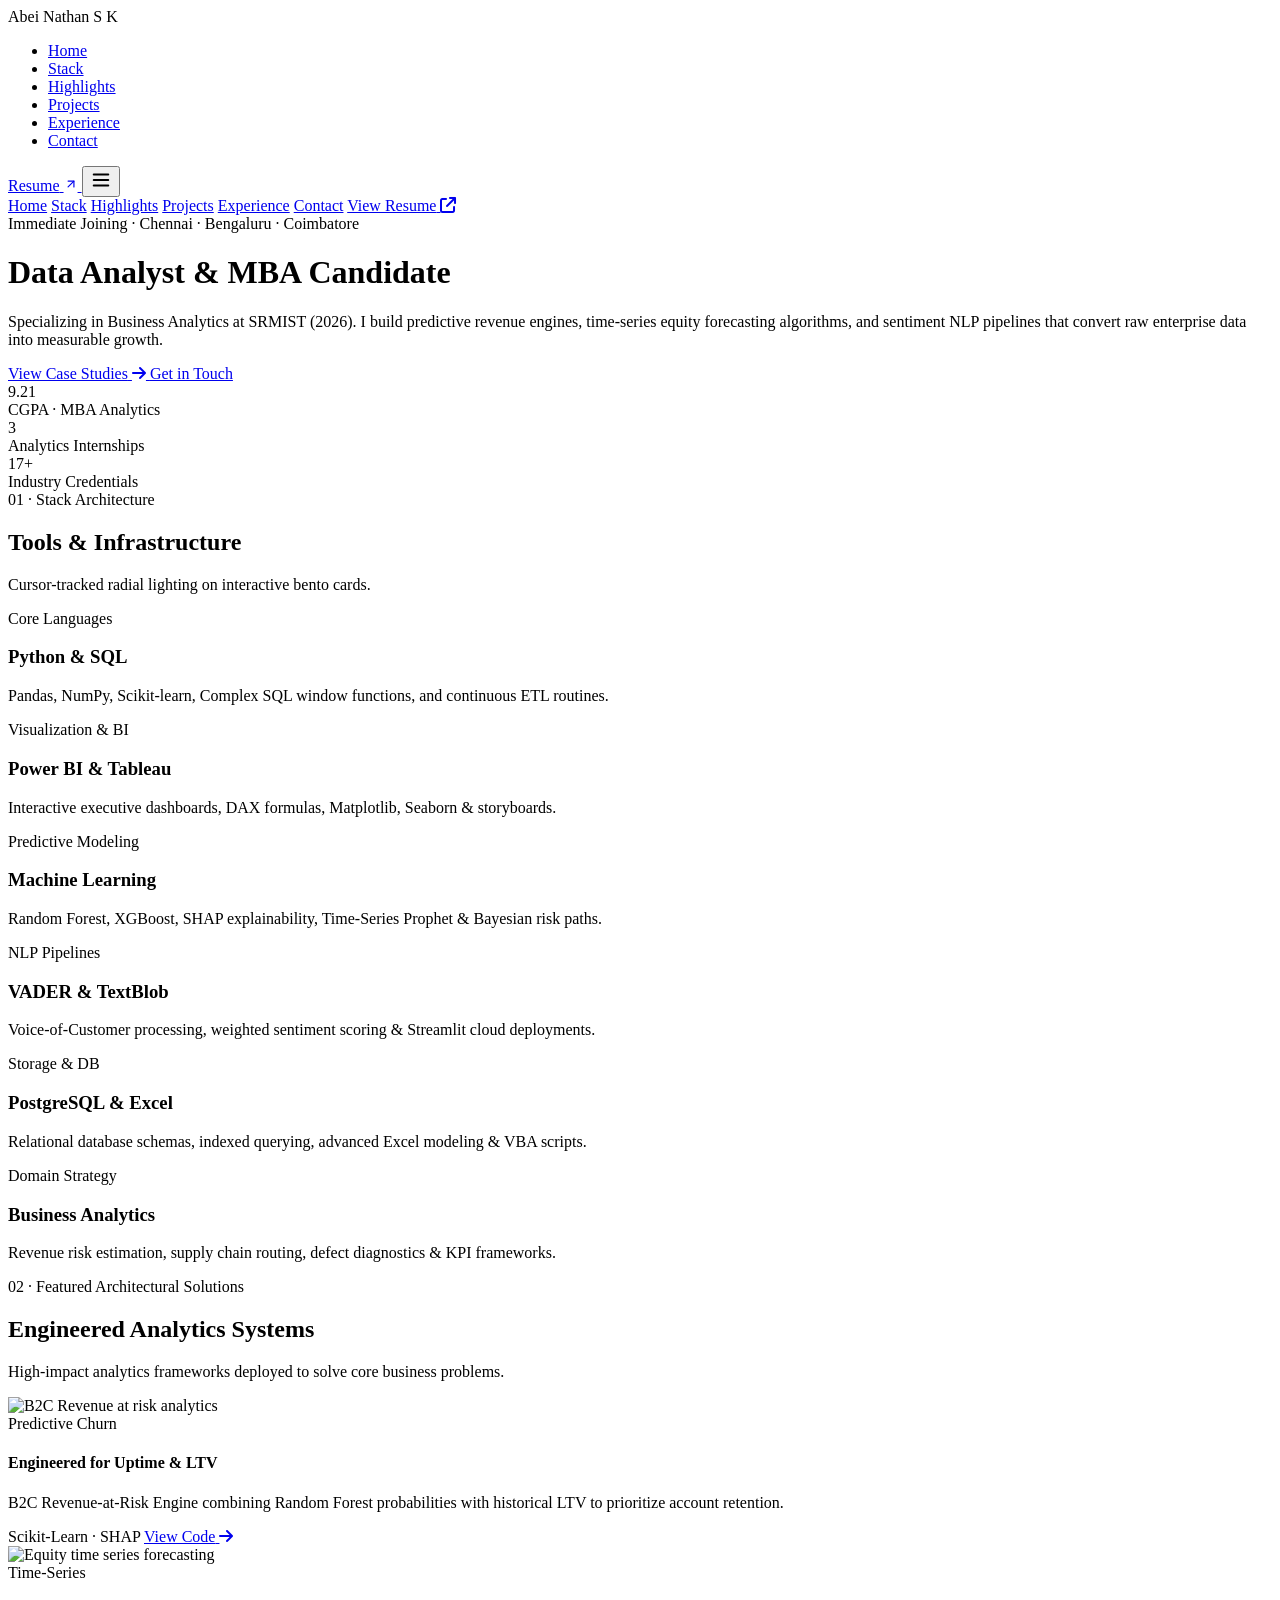
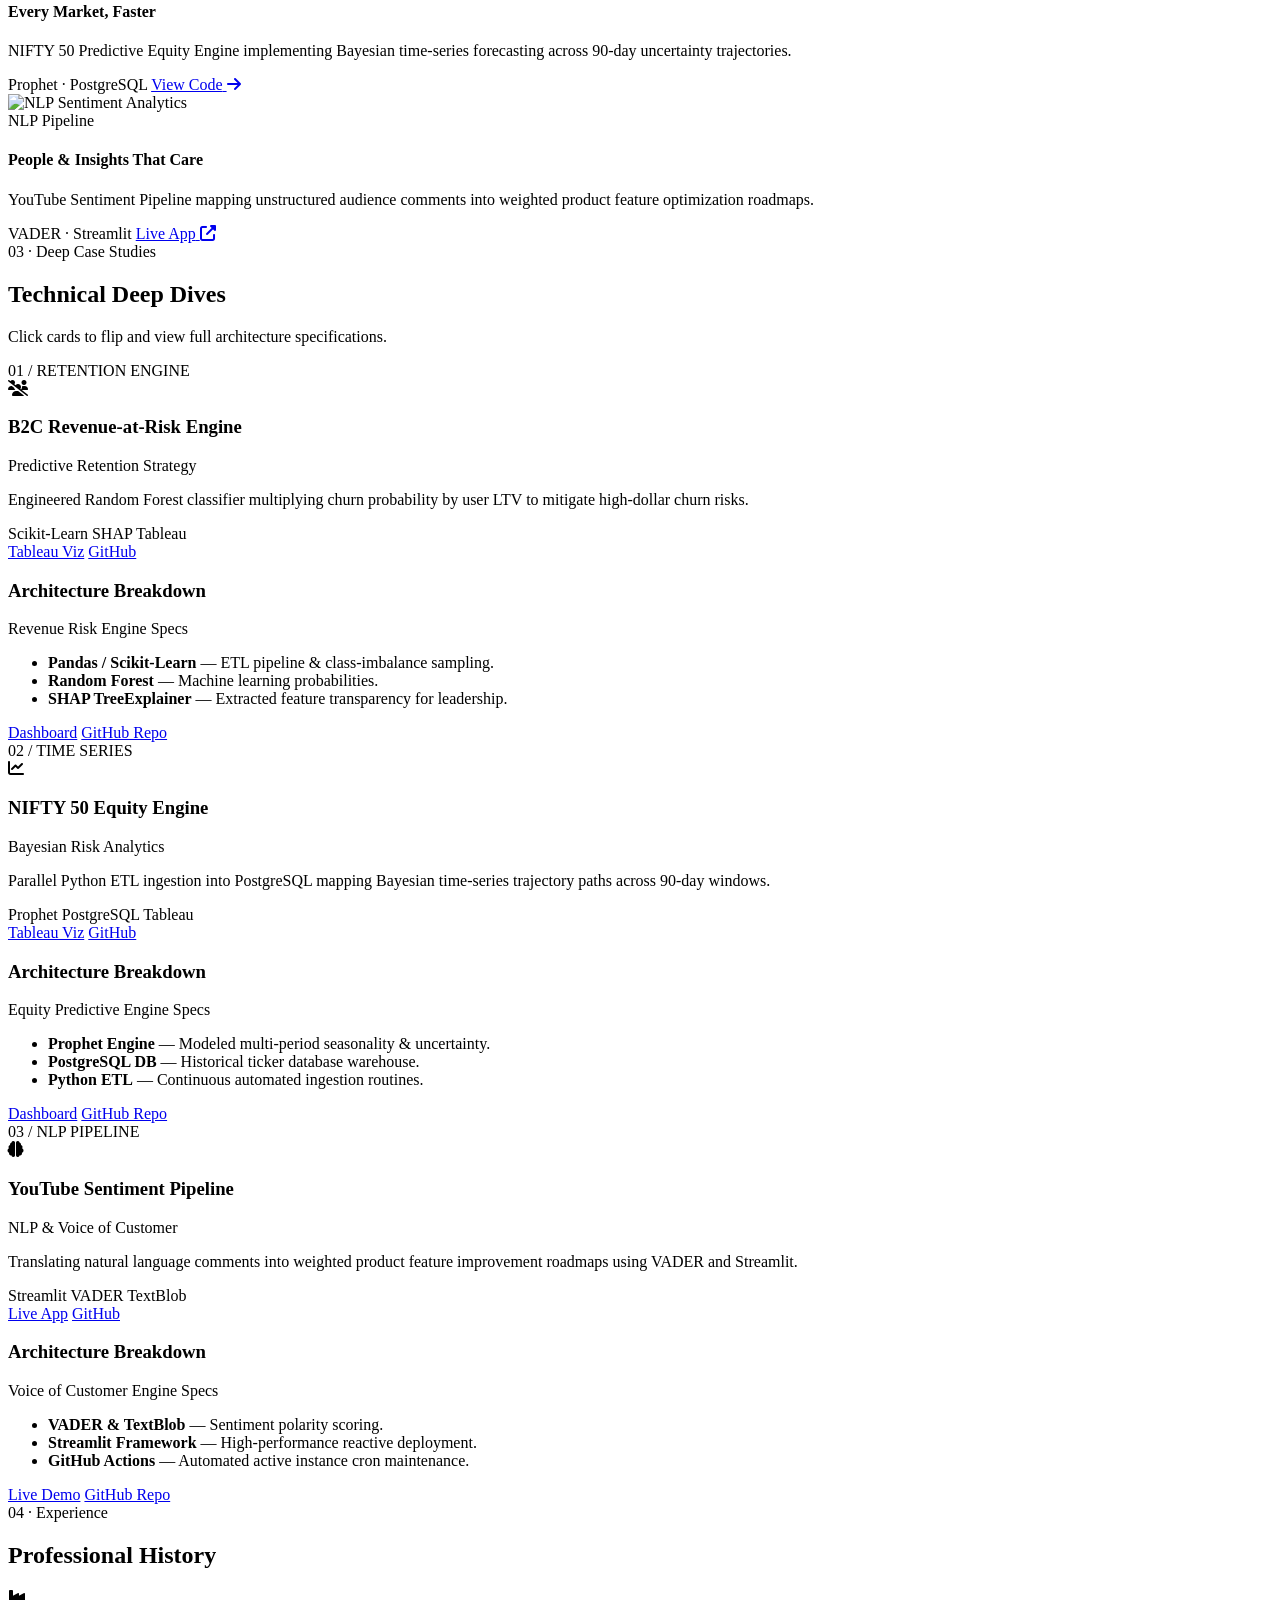
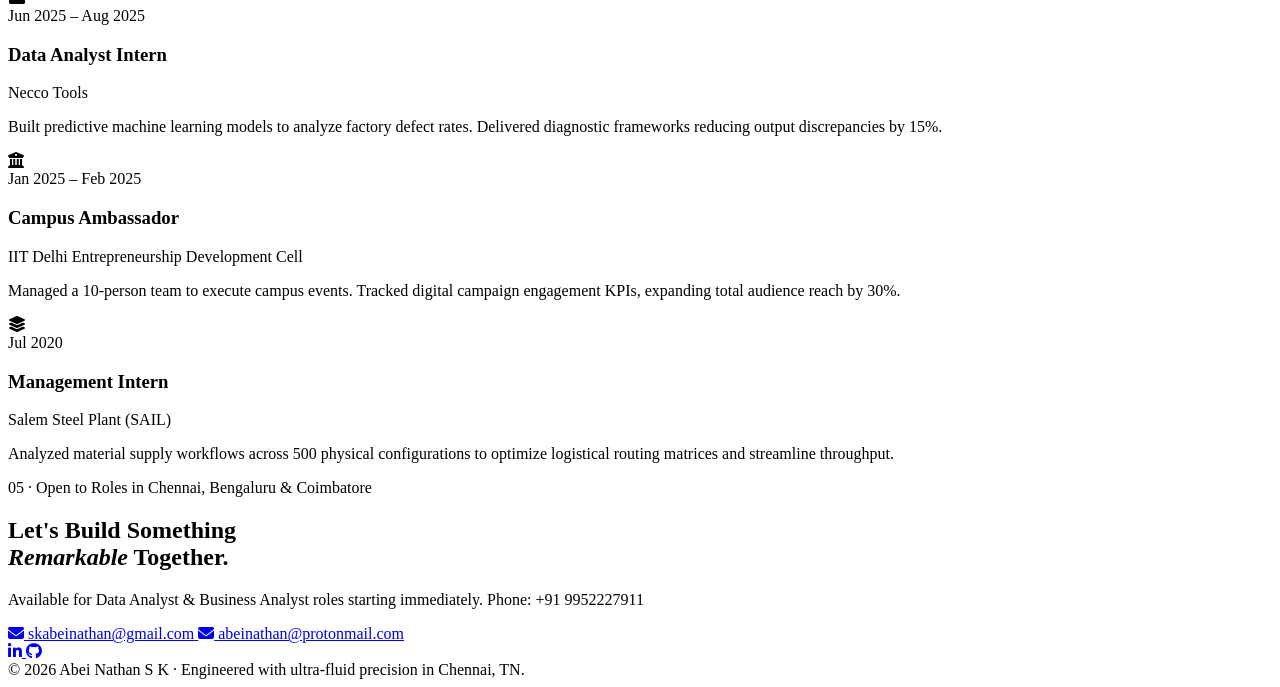
==== commit cf3ba930: "Update index.html" ====
--- a/index.html
+++ b/index.html
@@ -74,14 +74,10 @@
     <div class="blob blob-1"></div>
     <div class="blob blob-2"></div>
 
-    <!-- ═══════════════════════════════════════════════════════════
-         FLOATING GLASS PILL NAVBAR (DESIGN 1 INTEGRATION)
-         ═══════════════════════════════════════════════════════════ -->
     <nav class="fixed top-5 left-0 right-0 z-50 px-4 flex justify-center">
       <div class="max-w-4xl w-full rounded-full py-3 px-6 glass-pill-nav">
         <div class="flex items-center justify-between">
           
-          <!-- Logo / Brand -->
           <div class="flex items-center gap-2.5">
             <span class="w-3 h-3 rounded-full bg-lime-400 animate-pulse shadow-[0_0_12px_#a3e635]"></span>
             <span class="text-base md:text-lg font-extrabold tracking-tight text-white font-syne weight-hover">
@@ -89,7 +85,6 @@
             </span>
           </div>
 
-          <!-- Desktop Navigation -->
           <ul class="hidden md:flex items-center gap-1 text-sm font-medium text-white/70">
             <li><a href="#hero" class="nav-item-link rounded-full py-2 px-4 transition-all weight-hover">Home</a></li>
             <li><a href="#stack" class="nav-item-link rounded-full py-2 px-4 transition-all weight-hover">Stack</a></li>
@@ -99,7 +94,6 @@
             <li><a href="#contact" class="nav-item-link rounded-full py-2 px-4 transition-all weight-hover">Contact</a></li>
           </ul>
 
-          <!-- Action Button / Mobile Menu -->
           <div class="flex items-center gap-2">
             <a href="AbeiNathanSK_resume.pdf" target="_blank" class="hidden md:inline-flex items-center gap-2 px-4 py-2 text-xs font-semibold text-white bg-white/10 hover:bg-lime-400 hover:text-black rounded-full transition-all duration-300 border border-white/10 btn-magnetic">
               <span>Resume</span>
@@ -116,7 +110,6 @@
           </div>
         </div>
 
-        <!-- Mobile Drawer Menu -->
         <div id="mobileDropdown" class="hidden md:hidden pt-4 pb-2 border-t border-white/10 mt-3 flex flex-col gap-2">
           <a href="#hero" class="px-4 py-2 rounded-lg text-sm text-white/80 hover:bg-white/10 transition">Home</a>
           <a href="#stack" class="px-4 py-2 rounded-lg text-sm text-white/80 hover:bg-white/10 transition">Stack</a>
@@ -132,17 +125,12 @@
       </div>
     </nav>
 
-    <!-- ═══════════════════════════════════════════════════════════
-         HERO SECTION WITH FLUID DOT SCATTER & 3D PARALLAX
-         ═══════════════════════════════════════════════════════════ -->
     <header id="hero" class="relative pt-40 pb-24 md:pt-48 md:pb-32 overflow-hidden min-h-screen flex items-center">
-        <!-- Interactive Dot Field Scatter Canvas -->
         <div id="dotFieldMount" class="absolute inset-0 z-0 pointer-events-none"></div>
 
         <div class="max-w-6xl mx-auto px-6 w-full relative z-10">
             <div class="grid grid-cols-1 lg:grid-cols-12 gap-12 items-center">
                 
-                <!-- Left Hero Content -->
                 <div class="lg:col-span-7 space-y-6">
                     <div class="inline-flex items-center gap-2 px-4 py-2 rounded-full border border-lime-400/30 bg-lime-400/10 text-lime-400 text-xs font-semibold tracking-wide reveal-up">
                         <span class="w-2 h-2 rounded-full bg-lime-400 animate-ping"></span>
@@ -159,7 +147,6 @@
                         Specializing in Business Analytics at SRMIST (2026). I build predictive revenue engines, time-series equity forecasting algorithms, and sentiment NLP pipelines that convert raw enterprise data into measurable growth.
                     </p>
 
-                    <!-- Magnetic Hero Buttons -->
                     <div class="flex flex-wrap items-center gap-4 pt-2 reveal-up">
                         <a href="#projects" class="btn-magnetic inline-flex items-center gap-2 px-7 py-4 rounded-full bg-lime-400 text-black font-extrabold text-sm hover:bg-lime-300 transition-all shadow-[0_10px_35px_rgba(163,230,53,0.35)] click-effect">
                             <span>View Case Studies</span>
@@ -170,10 +157,9 @@
                         </a>
                     </div>
 
-                    <!-- Key Stats Bar -->
                     <div class="pt-6 border-t border-white/10 grid grid-cols-3 gap-4 max-w-lg reveal-up">
                         <div>
-                            <div class="text-2xl md:text-3xl font-extrabold text-white font-syne weight-hover">9.26</div>
+                            <div class="text-2xl md:text-3xl font-extrabold text-white font-syne weight-hover">9.21</div>
                             <div class="text-xs text-slate-400 font-geist">CGPA · MBA Analytics</div>
                         </div>
                         <div>
@@ -187,7 +173,6 @@
                     </div>
                 </div>
 
-                <!-- Right Profile Card Mount -->
                 <div class="lg:col-span-5 flex justify-center reveal-up">
                     <div id="profileCardMount" class="w-full flex justify-center"></div>
                 </div>
@@ -196,16 +181,10 @@
         </div>
     </header>
 
-    <!-- ═══════════════════════════════════════════════════════════
-         TAGLINE / PRESSURE TYPOGRAPHY STRIP
-         ═══════════════════════════════════════════════════════════ -->
     <section class="border-y border-white/10 bg-white/[0.015] relative z-10 overflow-hidden">
         <div id="textPressureMount" class="py-8 flex justify-center items-center"></div>
     </section>
 
-    <!-- ═══════════════════════════════════════════════════════════
-         MAGIC BENTO GRID SKILLS SECTION
-         ═══════════════════════════════════════════════════════════ -->
     <section id="stack" class="py-28 relative z-10">
         <div class="max-w-6xl mx-auto px-6">
             <div class="mb-14 reveal-up">
@@ -215,37 +194,31 @@
             </div>
 
             <div class="grid grid-cols-1 md:grid-cols-3 gap-6">
-                <!-- Bento 1 -->
                 <div class="magic-bento-card reveal-up">
                     <div class="text-xs uppercase tracking-widest text-lime-400 font-bold mb-2">Core Languages</div>
                     <h3 class="text-xl font-bold text-white font-syne weight-hover mb-1">Python &amp; SQL</h3>
                     <p class="text-xs text-slate-400 font-geist">Pandas, NumPy, Scikit-learn, Complex SQL window functions, and continuous ETL routines.</p>
                 </div>
-                <!-- Bento 2 -->
                 <div class="magic-bento-card reveal-up">
                     <div class="text-xs uppercase tracking-widest text-lime-400 font-bold mb-2">Visualization &amp; BI</div>
                     <h3 class="text-xl font-bold text-white font-syne weight-hover mb-1">Power BI &amp; Tableau</h3>
                     <p class="text-xs text-slate-400 font-geist">Interactive executive dashboards, DAX formulas, Matplotlib, Seaborn &amp; storyboards.</p>
                 </div>
-                <!-- Bento 3 -->
                 <div class="magic-bento-card reveal-up">
                     <div class="text-xs uppercase tracking-widest text-lime-400 font-bold mb-2">Predictive Modeling</div>
                     <h3 class="text-xl font-bold text-white font-syne weight-hover mb-1">Machine Learning</h3>
                     <p class="text-xs text-slate-400 font-geist">Random Forest, XGBoost, SHAP explainability, Time-Series Prophet &amp; Bayesian risk paths.</p>
                 </div>
-                <!-- Bento 4 -->
                 <div class="magic-bento-card reveal-up">
                     <div class="text-xs uppercase tracking-widest text-lime-400 font-bold mb-2">NLP Pipelines</div>
                     <h3 class="text-xl font-bold text-white font-syne weight-hover mb-1">VADER &amp; TextBlob</h3>
                     <p class="text-xs text-slate-400 font-geist">Voice-of-Customer processing, weighted sentiment scoring &amp; Streamlit cloud deployments.</p>
                 </div>
-                <!-- Bento 5 -->
                 <div class="magic-bento-card reveal-up">
                     <div class="text-xs uppercase tracking-widest text-lime-400 font-bold mb-2">Storage &amp; DB</div>
                     <h3 class="text-xl font-bold text-white font-syne weight-hover mb-1">PostgreSQL &amp; Excel</h3>
                     <p class="text-xs text-slate-400 font-geist">Relational database schemas, indexed querying, advanced Excel modeling &amp; VBA scripts.</p>
                 </div>
-                <!-- Bento 6 -->
                 <div class="magic-bento-card reveal-up">
                     <div class="text-xs uppercase tracking-widest text-lime-400 font-bold mb-2">Domain Strategy</div>
                     <h3 class="text-xl font-bold text-white font-syne weight-hover mb-1">Business Analytics</h3>
@@ -255,9 +228,6 @@
         </div>
     </section>
 
-    <!-- ═══════════════════════════════════════════════════════════
-         FEATURE CARD SHOWCASE SECTION (DESIGN 2 INTEGRATION)
-         ═══════════════════════════════════════════════════════════ -->
     <section id="highlights" class="py-28 bg-white/[0.01] border-y border-white/10 relative z-10">
         <div class="max-w-6xl mx-auto px-6">
             <div class="mb-14 reveal-up">
@@ -266,10 +236,8 @@
                 <p class="text-slate-400 text-sm font-geist mt-1">High-impact analytics frameworks deployed to solve core business problems.</p>
             </div>
 
-            <!-- Feature Card 3-Column Grid -->
             <div class="grid grid-cols-1 md:grid-cols-3 gap-6 max-w-6xl mx-auto">
               
-              <!-- Feature Card 1 -->
               <div class="feature-card group click-effect reveal-up">
                 <div class="aspect-[16/9] overflow-hidden relative">
                   <img src="https://images.unsplash.com/photo-1551288049-bebda4e38f71?auto=format&fit=crop&w=800&q=80" alt="B2C Revenue at risk analytics" class="h-full w-full object-cover img-zoom">
@@ -289,7 +257,6 @@
                 </div>
               </div>
 
-              <!-- Feature Card 2 -->
               <div class="feature-card group click-effect reveal-up">
                 <div class="aspect-[16/9] overflow-hidden relative">
                   <img src="https://images.unsplash.com/photo-1611974789855-9c2a0a7236a3?auto=format&fit=crop&w=800&q=80" alt="Equity time series forecasting" class="h-full w-full object-cover img-zoom">
@@ -309,7 +276,6 @@
                 </div>
               </div>
 
-              <!-- Feature Card 3 -->
               <div class="feature-card group click-effect reveal-up">
                 <div class="aspect-[16/9] overflow-hidden relative">
                   <img src="https://images.unsplash.com/photo-1516321318423-f06f85e504b3?auto=format&fit=crop&w=800&q=80" alt="NLP Sentiment Analytics" class="h-full w-full object-cover img-zoom">
@@ -333,9 +299,6 @@
         </div>
     </section>
 
-    <!-- ═══════════════════════════════════════════════════════════
-         FLIP CASE STUDIES SECTION
-         ═══════════════════════════════════════════════════════════ -->
     <section id="projects" class="py-28 relative z-10">
         <div class="max-w-6xl mx-auto px-6">
             <div class="mb-14 reveal-up">
@@ -345,8 +308,7 @@
             </div>
 
             <div class="grid grid-cols-1 md:grid-cols-3 gap-8">
-
-                <!-- Flip 1 -->
+                
                 <div class="flip-card reveal-up">
                     <div class="flip-inner">
                         <div class="flip-front">
@@ -387,7 +349,6 @@
                     </div>
                 </div>
 
-                <!-- Flip 2 -->
                 <div class="flip-card reveal-up">
                     <div class="flip-inner">
                         <div class="flip-front">
@@ -428,7 +389,6 @@
                     </div>
                 </div>
 
-                <!-- Flip 3 -->
                 <div class="flip-card reveal-up">
                     <div class="flip-inner">
                         <div class="flip-front">
@@ -473,9 +433,6 @@
         </div>
     </section>
 
-    <!-- ═══════════════════════════════════════════════════════════
-         CAREER EXPERIENCE TIMELINE
-         ═══════════════════════════════════════════════════════════ -->
     <section id="experience" class="py-28 bg-white/[0.01] border-t border-white/10 relative z-10">
         <div class="max-w-4xl mx-auto px-6">
             <div class="mb-14 reveal-up">
@@ -485,7 +442,6 @@
 
             <div class="space-y-8 relative before:absolute before:inset-0 before:left-3 before:w-0.5 before:bg-white/10">
                 
-                <!-- Item 1 -->
                 <div class="relative pl-10 group reveal-up">
                     <span class="absolute left-0 top-1.5 w-6 h-6 rounded-full bg-[#080a10] border-2 border-lime-400 text-lime-400 flex items-center justify-center text-xs">
                         <i class="fas fa-industry"></i>
@@ -498,7 +454,6 @@
                     </div>
                 </div>
 
-                <!-- Item 2 -->
                 <div class="relative pl-10 group reveal-up">
                     <span class="absolute left-0 top-1.5 w-6 h-6 rounded-full bg-[#080a10] border-2 border-lime-400 text-lime-400 flex items-center justify-center text-xs">
                         <i class="fas fa-university"></i>
@@ -511,7 +466,6 @@
                     </div>
                 </div>
 
-                <!-- Item 3 -->
                 <div class="relative pl-10 group reveal-up">
                     <span class="absolute left-0 top-1.5 w-6 h-6 rounded-full bg-[#080a10] border-2 border-lime-400 text-lime-400 flex items-center justify-center text-xs">
                         <i class="fas fa-layer-group"></i>
@@ -528,9 +482,6 @@
         </div>
     </section>
 
-    <!-- ═══════════════════════════════════════════════════════════
-         CONTACT FOOTER
-         ═══════════════════════════════════════════════════════════ -->
     <footer id="contact" class="py-28 border-t border-white/10 relative z-10">
         <div class="max-w-4xl mx-auto px-6 text-center">
             <div class="inline-flex items-center gap-2 px-4 py-2 rounded-full border border-lime-400/30 bg-lime-400/10 text-lime-400 text-xs font-semibold mb-6 reveal-up">
@@ -573,7 +524,6 @@
         </div>
     </footer>
 
-    <!-- Reveal Observer Script -->
     <script>
       document.addEventListener("DOMContentLoaded", function() {
         const observer = new IntersectionObserver((entries) => {
@@ -591,7 +541,6 @@
       });
     </script>
 
-    <!-- Component Logic -->
     <script src="components_new.js" defer></script>
 </body>
 </html>
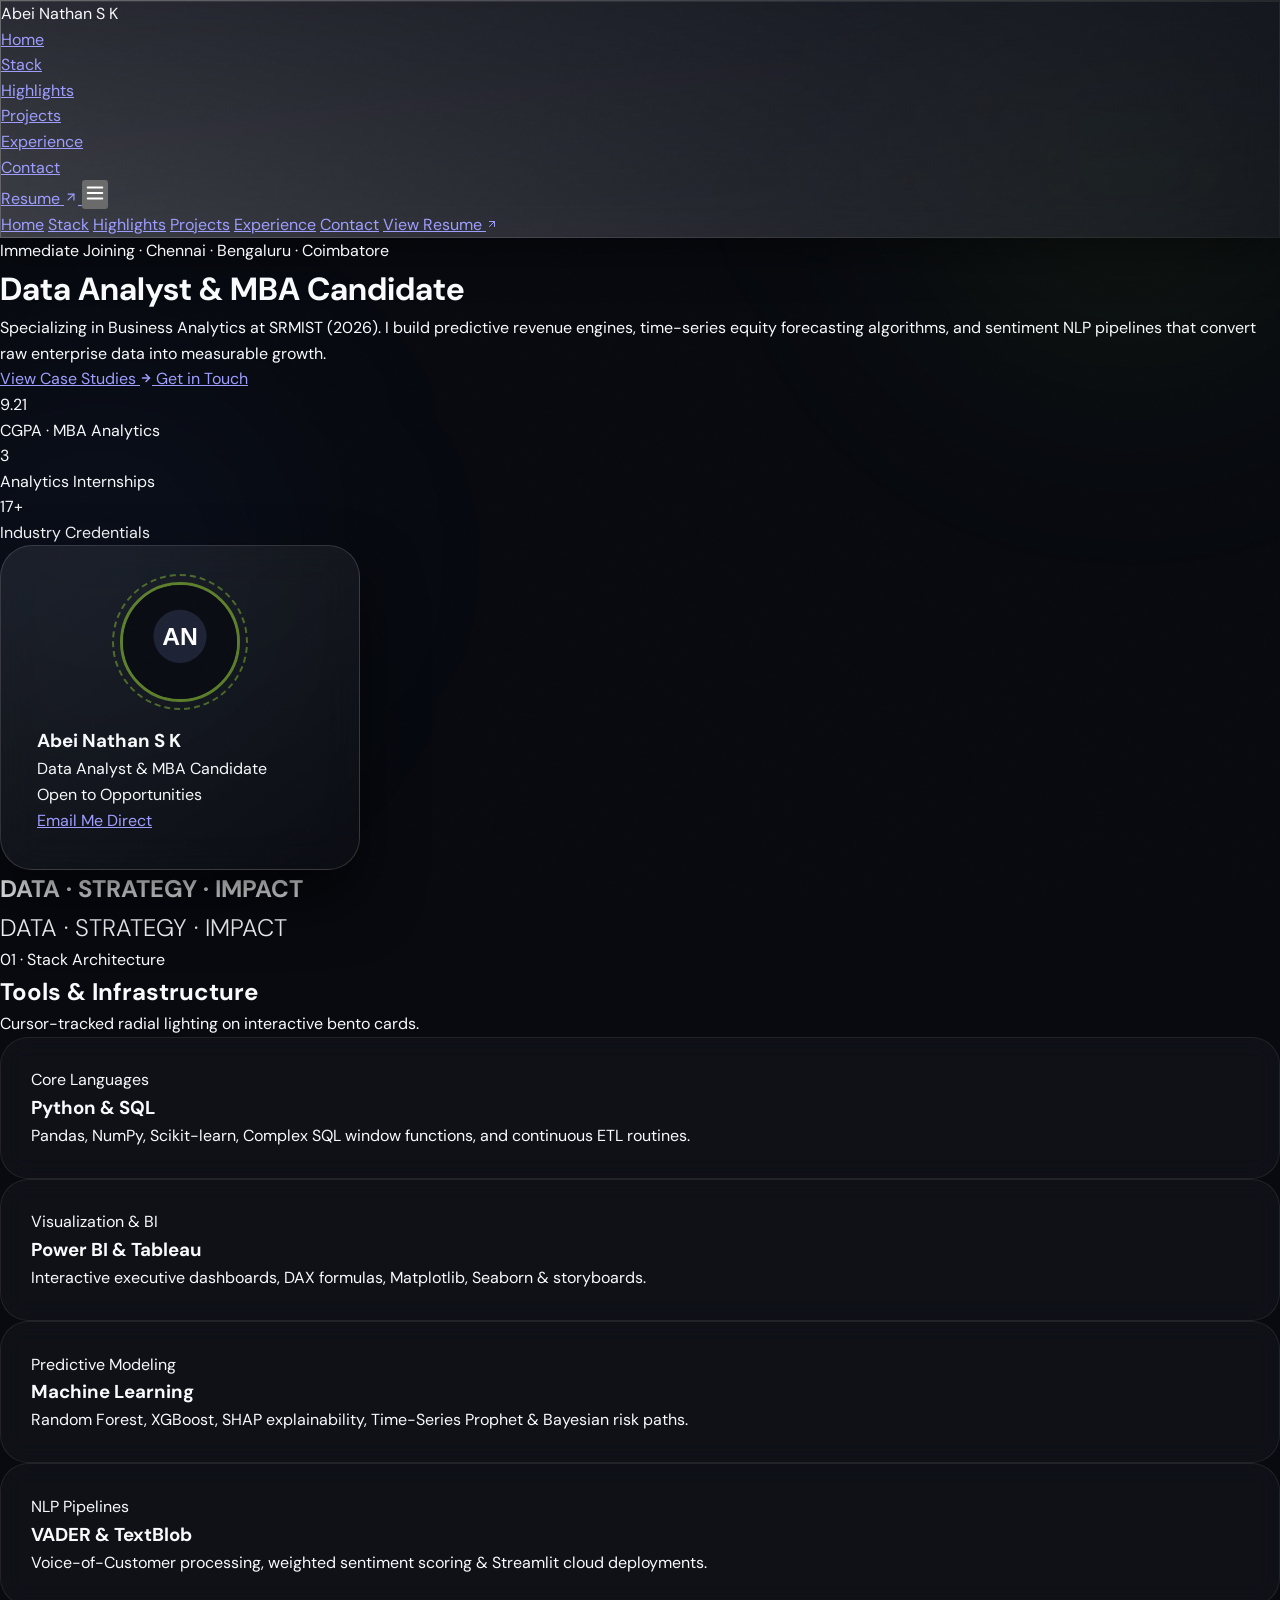
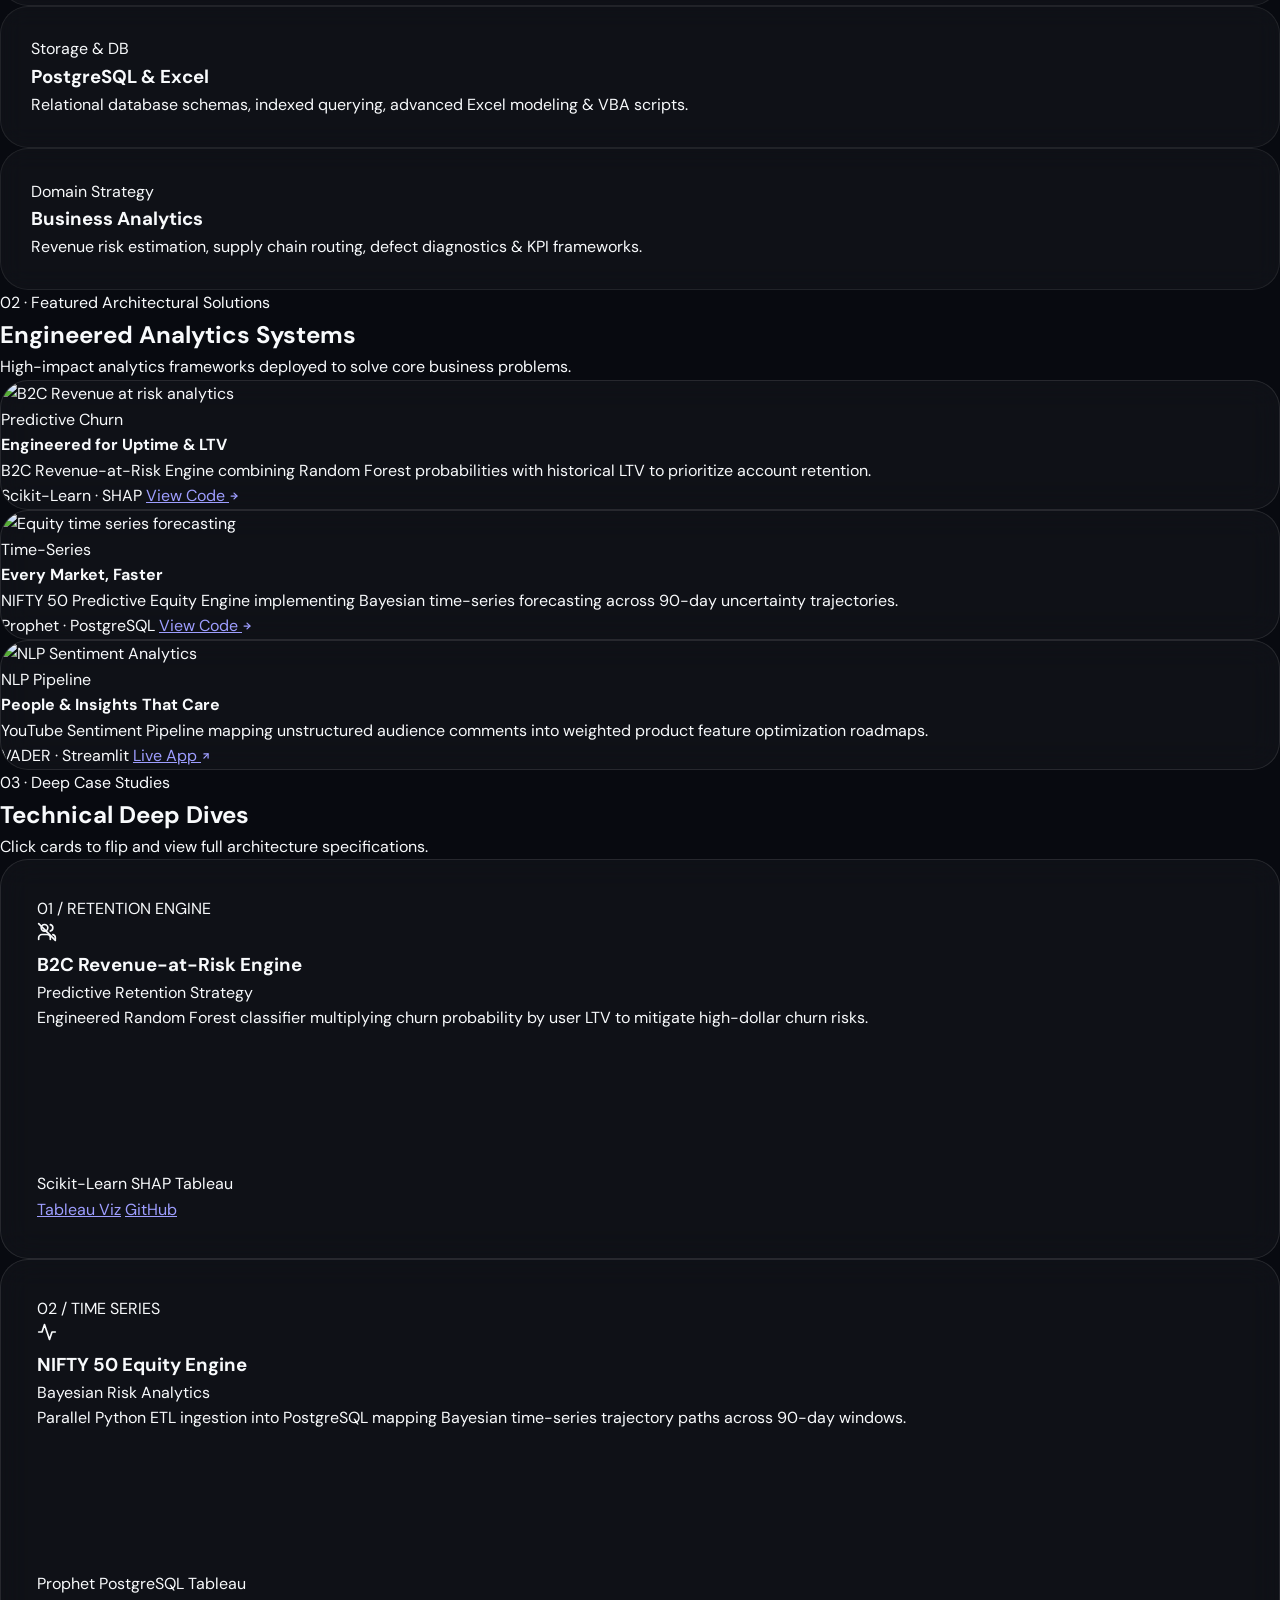
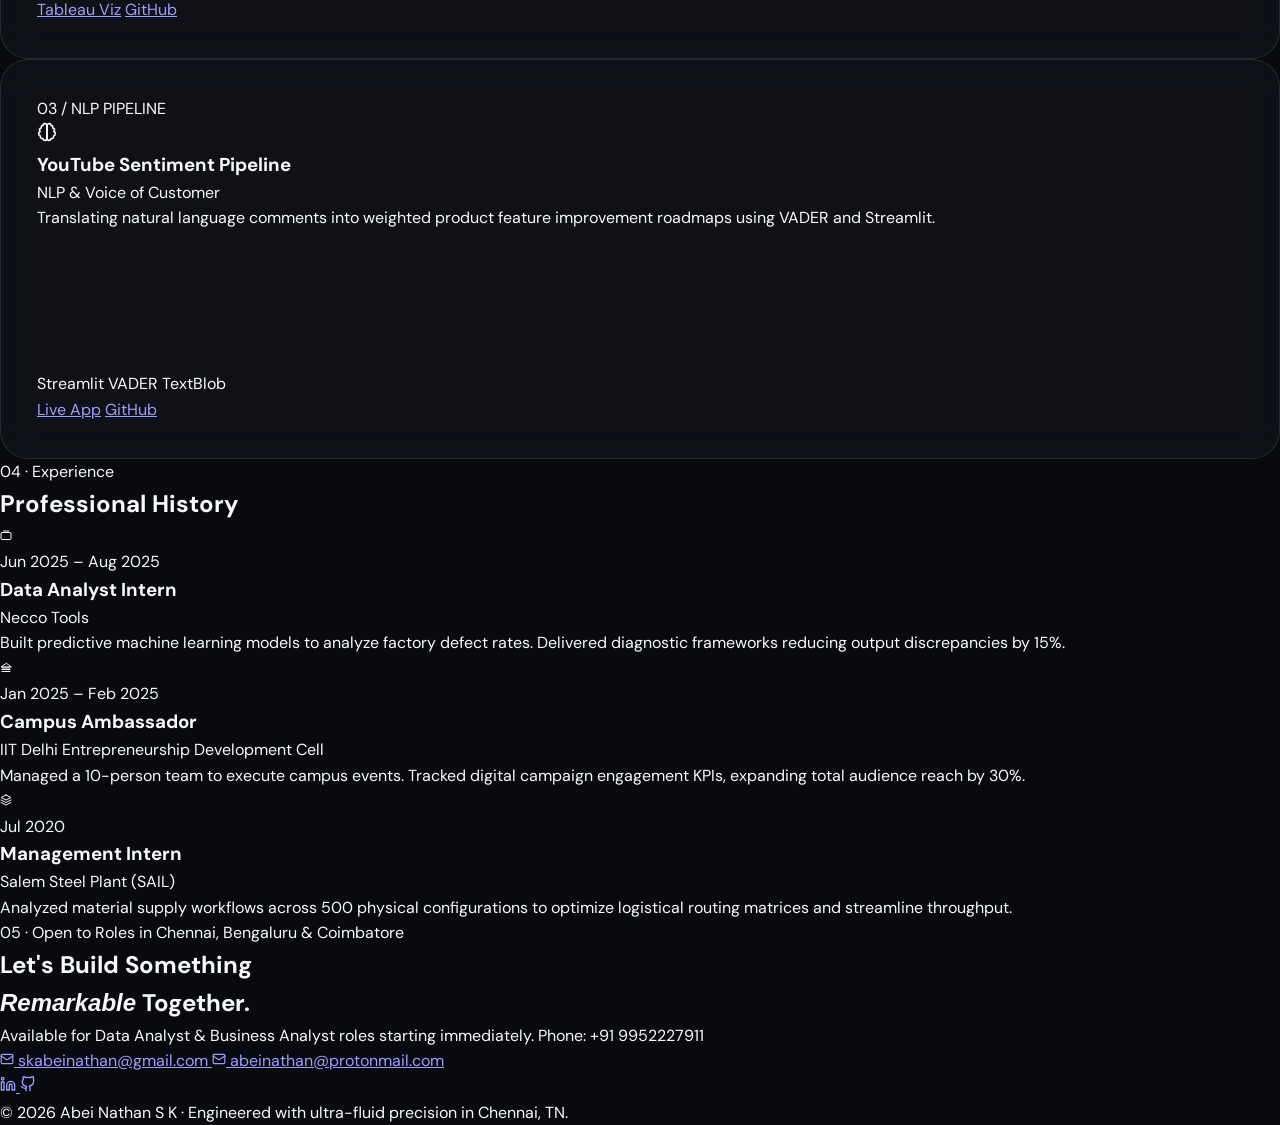
==== commit 494ee893: "Update index.html" ====
--- a/index.html
+++ b/index.html
@@ -61,11 +61,8 @@
     <link rel="preconnect" href="https://fonts.gstatic.com" crossorigin>
     <link href="https://fonts.googleapis.com/css2?family=Geist:wght@300;400;500;600;700;800&family=Syne:wght@400;600;700;800&family=DM+Sans:ital,wght@0,300;0,400;0,500;0,700;1,400&family=Roboto+Flex:opsz,wdth,wght@8..144,25..151,100..1000&display=swap" rel="stylesheet">
 
-    <!-- FontAwesome Icons CDN -->
-    <link rel="stylesheet" href="https://cdnjs.cloudflare.com/ajax/libs/font-awesome/6.4.0/css/all.min.css">
-
     <!-- Custom Fluid Design System Stylesheet -->
-    <link rel="stylesheet" href="style_new.css">
+    <link rel="stylesheet" href="style.css">
 </head>
 <body class="bg-[#080a10] text-slate-100 antialiased selection:bg-lime-400 selection:text-black min-h-screen relative">
 
@@ -74,7 +71,7 @@
     <div class="blob blob-1"></div>
     <div class="blob blob-2"></div>
 
-    <nav class="fixed top-5 left-0 right-0 z-50 px-4 flex justify-center">
+    <nav class="fixed top-5 left-0 right-0 z-[999] px-4 flex justify-center">
       <div class="max-w-4xl w-full rounded-full py-3 px-6 glass-pill-nav">
         <div class="flex items-center justify-between">
           
@@ -119,7 +116,7 @@
           <a href="#contact" class="px-4 py-2 rounded-lg text-sm text-white/80 hover:bg-white/10 transition">Contact</a>
           <a href="AbeiNathanSK_resume.pdf" target="_blank" class="px-4 py-2 rounded-lg text-sm text-lime-400 font-semibold hover:bg-lime-400/10 transition flex items-center justify-between">
             <span>View Resume</span>
-            <i class="fas fa-arrow-up-right-from-square text-xs"></i>
+            <svg xmlns="http://www.w3.org/2000/svg" width="12" height="12" viewBox="0 0 24 24" fill="none" stroke="currentColor" stroke-width="2" stroke-linecap="round" stroke-linejoin="round"><path d="M7 17L17 7"/><path d="M7 7h10v10"/></svg>
           </a>
         </div>
       </div>
@@ -150,7 +147,7 @@
                     <div class="flex flex-wrap items-center gap-4 pt-2 reveal-up">
                         <a href="#projects" class="btn-magnetic inline-flex items-center gap-2 px-7 py-4 rounded-full bg-lime-400 text-black font-extrabold text-sm hover:bg-lime-300 transition-all shadow-[0_10px_35px_rgba(163,230,53,0.35)] click-effect">
                             <span>View Case Studies</span>
-                            <i class="fas fa-arrow-right text-xs"></i>
+                            <svg xmlns="http://www.w3.org/2000/svg" width="12" height="12" viewBox="0 0 24 24" fill="none" stroke="currentColor" stroke-width="3" stroke-linecap="round" stroke-linejoin="round"><path d="M5 12h14"/><path d="m12 5 7 7-7 7"/></svg>
                         </a>
                         <a href="#contact" class="btn-magnetic inline-flex items-center gap-2 px-7 py-4 rounded-full border border-white/20 bg-white/5 hover:bg-white/10 text-white font-semibold text-sm transition-all click-effect">
                             <span>Get in Touch</span>
@@ -174,7 +171,24 @@
                 </div>
 
                 <div class="lg:col-span-5 flex justify-center reveal-up">
-                    <div id="profileCardMount" class="w-full flex justify-center"></div>
+                    <div id="profileCardMount" class="w-full flex justify-center">
+                        <div class="profile-card-3d">
+                            <div class="profile-avatar-wrap">
+                                <div class="profile-avatar-ring"></div>
+                                <img src="data:image/svg+xml,%3Csvg xmlns='http://www.w3.org/2000/svg' width='600' height='600' viewBox='0 0 600 600'%3E%3Crect width='600' height='600' fill='%230b0d14'/%3E%3Ccircle cx='300' cy='270' r='140' fill='%231e2436'/%3E%3Ctext x='300' y='315' font-family='Syne, sans-serif' font-size='130' font-weight='800' fill='%23ffffff' text-anchor='middle'%3EAN%3C/text%3E%3C/svg%3E" alt="Abei Nathan S K" class="profile-avatar-img">
+                            </div>
+                            <div class="text-center space-y-1">
+                                <h3 class="text-xl font-bold font-syne text-white weight-hover">Abei Nathan S K</h3>
+                                <p class="text-xs text-slate-400 font-geist">Data Analyst &amp; MBA Candidate</p>
+                                <div class="inline-flex items-center justify-center gap-1.5 px-3 py-1 mt-2 rounded-full bg-lime-400/10 border border-lime-400/30 text-lime-400 text-xs font-semibold">
+                                    <span class="w-1.5 h-1.5 rounded-full bg-lime-400 animate-pulse"></span> Open to Opportunities
+                                </div>
+                            </div>
+                            <a href="mailto:skabeinathan@gmail.com" class="mt-6 w-full inline-flex justify-center items-center py-2.5 rounded-full bg-lime-400 text-black font-bold text-xs hover:bg-lime-300 transition-all click-effect">
+                                Email Me Direct
+                            </a>
+                        </div>
+                    </div>
                 </div>
 
             </div>
@@ -182,7 +196,11 @@
     </header>
 
     <section class="border-y border-white/10 bg-white/[0.015] relative z-10 overflow-hidden">
-        <div id="textPressureMount" class="py-8 flex justify-center items-center"></div>
+        <div id="textPressureMount" class="py-12 flex justify-center items-center">
+            <h1 class="text-pressure-title weight-hover" id="textPressureTitle">
+                <span>D</span><span>A</span><span>T</span><span>A</span><span>&nbsp;</span><span>·</span><span>&nbsp;</span><span>S</span><span>T</span><span>R</span><span>A</span><span>T</span><span>E</span><span>G</span><span>Y</span><span>&nbsp;</span><span>·</span><span>&nbsp;</span><span>I</span><span>M</span><span>P</span><span>A</span><span>C</span><span>T</span>
+            </h1>
+        </div>
     </section>
 
     <section id="stack" class="py-28 relative z-10">
@@ -251,7 +269,7 @@
                     <span class="text-xs font-semibold text-slate-400">Scikit-Learn · SHAP</span>
                     <a href="https://github.com/abeinathan/revenue_risk_churn_engine" target="_blank" class="text-xs font-bold text-lime-400 hover:underline inline-flex items-center gap-1">
                       <span>View Code</span>
-                      <i class="fas fa-arrow-right text-[10px]"></i>
+                      <svg xmlns="http://www.w3.org/2000/svg" width="10" height="10" viewBox="0 0 24 24" fill="none" stroke="currentColor" stroke-width="3" stroke-linecap="round" stroke-linejoin="round"><path d="M5 12h14"/><path d="m12 5 7 7-7 7"/></svg>
                     </a>
                   </div>
                 </div>
@@ -270,7 +288,7 @@
                     <span class="text-xs font-semibold text-slate-400">Prophet · PostgreSQL</span>
                     <a href="https://github.com/abeinathan/nifty50_predictive_engine" target="_blank" class="text-xs font-bold text-lime-400 hover:underline inline-flex items-center gap-1">
                       <span>View Code</span>
-                      <i class="fas fa-arrow-right text-[10px]"></i>
+                      <svg xmlns="http://www.w3.org/2000/svg" width="10" height="10" viewBox="0 0 24 24" fill="none" stroke="currentColor" stroke-width="3" stroke-linecap="round" stroke-linejoin="round"><path d="M5 12h14"/><path d="m12 5 7 7-7 7"/></svg>
                     </a>
                   </div>
                 </div>
@@ -289,7 +307,7 @@
                     <span class="text-xs font-semibold text-slate-400">VADER · Streamlit</span>
                     <a href="https://abei-sentimentanalysis.streamlit.app/" target="_blank" class="text-xs font-bold text-lime-400 hover:underline inline-flex items-center gap-1">
                       <span>Live App</span>
-                      <i class="fas fa-external-link-alt text-[10px]"></i>
+                      <svg xmlns="http://www.w3.org/2000/svg" width="10" height="10" viewBox="0 0 24 24" fill="none" stroke="currentColor" stroke-width="3" stroke-linecap="round" stroke-linejoin="round"><path d="M7 17L17 7"/><path d="M7 7h10v10"/></svg>
                     </a>
                   </div>
                 </div>
@@ -314,7 +332,9 @@
                         <div class="flip-front">
                             <div>
                                 <div class="text-xs font-extrabold text-lime-400 font-syne mb-2">01 / RETENTION ENGINE</div>
-                                <div class="w-10 h-10 rounded-xl bg-white/5 flex items-center justify-center text-lime-400 text-lg mb-4"><i class="fas fa-users-slash"></i></div>
+                                <div class="w-10 h-10 rounded-xl bg-white/5 flex items-center justify-center text-lime-400 text-lg mb-4">
+                                  <svg xmlns="http://www.w3.org/2000/svg" width="20" height="20" viewBox="0 0 24 24" fill="none" stroke="currentColor" stroke-width="2" stroke-linecap="round" stroke-linejoin="round"><path d="M16 21v-2a4 4 0 0 0-4-4H6a4 4 0 0 0-4 4v2"/><circle cx="9" cy="7" r="4"/><path d="M22 21v-2a4 4 0 0 0-3-3.87"/><path d="M16 3.13a4 4 0 0 1 0 7.75"/><line x1="2" y1="2" x2="22" y2="22"/></svg>
+                                </div>
                                 <h3 class="text-xl font-bold text-white font-syne">B2C Revenue-at-Risk Engine</h3>
                                 <span class="text-xs text-slate-400 block mt-1">Predictive Retention Strategy</span>
                                 <p class="text-sm text-slate-400 mt-3 font-geist">Engineered Random Forest classifier multiplying churn probability by user LTV to mitigate high-dollar churn risks.</p>
@@ -354,7 +374,9 @@
                         <div class="flip-front">
                             <div>
                                 <div class="text-xs font-extrabold text-lime-400 font-syne mb-2">02 / TIME SERIES</div>
-                                <div class="w-10 h-10 rounded-xl bg-white/5 flex items-center justify-center text-lime-400 text-lg mb-4"><i class="fas fa-chart-line"></i></div>
+                                <div class="w-10 h-10 rounded-xl bg-white/5 flex items-center justify-center text-lime-400 text-lg mb-4">
+                                  <svg xmlns="http://www.w3.org/2000/svg" width="20" height="20" viewBox="0 0 24 24" fill="none" stroke="currentColor" stroke-width="2" stroke-linecap="round" stroke-linejoin="round"><polyline points="22 12 18 12 15 21 9 3 6 12 2 12"/></svg>
+                                </div>
                                 <h3 class="text-xl font-bold text-white font-syne">NIFTY 50 Equity Engine</h3>
                                 <span class="text-xs text-slate-400 block mt-1">Bayesian Risk Analytics</span>
                                 <p class="text-sm text-slate-400 mt-3 font-geist">Parallel Python ETL ingestion into PostgreSQL mapping Bayesian time-series trajectory paths across 90-day windows.</p>
@@ -394,7 +416,9 @@
                         <div class="flip-front">
                             <div>
                                 <div class="text-xs font-extrabold text-lime-400 font-syne mb-2">03 / NLP PIPELINE</div>
-                                <div class="w-10 h-10 rounded-xl bg-white/5 flex items-center justify-center text-lime-400 text-lg mb-4"><i class="fas fa-brain"></i></div>
+                                <div class="w-10 h-10 rounded-xl bg-white/5 flex items-center justify-center text-lime-400 text-lg mb-4">
+                                  <svg xmlns="http://www.w3.org/2000/svg" width="20" height="20" viewBox="0 0 24 24" fill="none" stroke="currentColor" stroke-width="2" stroke-linecap="round" stroke-linejoin="round"><path d="M9.5 2A2.5 2.5 0 0 1 12 4.5v15a2.5 2.5 0 0 1-4.96.44 2.5 2.5 0 0 1-2.96-3.08 3 3 0 0 1-.34-5.58 2.5 2.5 0 0 1 1.32-4.24 2.5 2.5 0 0 1 1.98-3A2.5 2.5 0 0 1 9.5 2Z"/><path d="M14.5 2A2.5 2.5 0 0 0 12 4.5v15a2.5 2.5 0 0 0 4.96.44 2.5 2.5 0 0 0 2.96-3.08 3 3 0 0 0 .34-5.58 2.5 2.5 0 0 0-1.32-4.24 2.5 2.5 0 0 0-1.98-3A2.5 2.5 0 0 0 14.5 2Z"/></svg>
+                                </div>
                                 <h3 class="text-xl font-bold text-white font-syne">YouTube Sentiment Pipeline</h3>
                                 <span class="text-xs text-slate-400 block mt-1">NLP &amp; Voice of Customer</span>
                                 <p class="text-sm text-slate-400 mt-3 font-geist">Translating natural language comments into weighted product feature improvement roadmaps using VADER and Streamlit.</p>
@@ -444,7 +468,7 @@
                 
                 <div class="relative pl-10 group reveal-up">
                     <span class="absolute left-0 top-1.5 w-6 h-6 rounded-full bg-[#080a10] border-2 border-lime-400 text-lime-400 flex items-center justify-center text-xs">
-                        <i class="fas fa-industry"></i>
+                        <svg xmlns="http://www.w3.org/2000/svg" width="12" height="12" viewBox="0 0 24 24" fill="none" stroke="currentColor" stroke-width="2" stroke-linecap="round" stroke-linejoin="round"><rect x="2" y="7" width="20" height="14" rx="2" ry="2"/><path d="M12 7V3"/><path d="M16 7V3"/><path d="M8 7V3"/></svg>
                     </span>
                     <div class="p-6 rounded-2xl bg-white/[0.03] border border-white/10 group-hover:border-lime-400/40 transition">
                         <span class="text-xs font-semibold text-lime-400">Jun 2025 – Aug 2025</span>
@@ -456,7 +480,7 @@
 
                 <div class="relative pl-10 group reveal-up">
                     <span class="absolute left-0 top-1.5 w-6 h-6 rounded-full bg-[#080a10] border-2 border-lime-400 text-lime-400 flex items-center justify-center text-xs">
-                        <i class="fas fa-university"></i>
+                        <svg xmlns="http://www.w3.org/2000/svg" width="12" height="12" viewBox="0 0 24 24" fill="none" stroke="currentColor" stroke-width="2" stroke-linecap="round" stroke-linejoin="round"><path d="M4 19h16"/><path d="M4 15h16"/><path d="M12 3 2 10h20Z"/><path d="M6 10v5"/><path d="M10 10v5"/><path d="M14 10v5"/><path d="M18 10v5"/></svg>
                     </span>
                     <div class="p-6 rounded-2xl bg-white/[0.03] border border-white/10 group-hover:border-lime-400/40 transition">
                         <span class="text-xs font-semibold text-lime-400">Jan 2025 – Feb 2025</span>
@@ -468,7 +492,7 @@
 
                 <div class="relative pl-10 group reveal-up">
                     <span class="absolute left-0 top-1.5 w-6 h-6 rounded-full bg-[#080a10] border-2 border-lime-400 text-lime-400 flex items-center justify-center text-xs">
-                        <i class="fas fa-layer-group"></i>
+                        <svg xmlns="http://www.w3.org/2000/svg" width="12" height="12" viewBox="0 0 24 24" fill="none" stroke="currentColor" stroke-width="2" stroke-linecap="round" stroke-linejoin="round"><polygon points="12 2 2 7 12 12 22 7 12 2"/><polyline points="2 12 12 17 22 12"/><polyline points="2 17 12 22 22 17"/></svg>
                     </span>
                     <div class="p-6 rounded-2xl bg-white/[0.03] border border-white/10 group-hover:border-lime-400/40 transition">
                         <span class="text-xs font-semibold text-lime-400">Jul 2020</span>
@@ -500,21 +524,21 @@
 
             <div class="flex flex-wrap items-center justify-center gap-4 mt-8 reveal-up">
                 <a href="mailto:skabeinathan@gmail.com" class="btn-magnetic inline-flex items-center gap-2 px-7 py-4 rounded-full bg-lime-400 text-black font-extrabold text-sm hover:bg-lime-300 transition-all click-effect">
-                    <i class="fas fa-envelope"></i>
+                    <svg xmlns="http://www.w3.org/2000/svg" width="14" height="14" viewBox="0 0 24 24" fill="none" stroke="currentColor" stroke-width="2" stroke-linecap="round" stroke-linejoin="round"><rect width="20" height="16" x="2" y="4" rx="2"/><path d="m22 7-8.97 5.7a1.94 1.94 0 0 1-2.06 0L2 7"/></svg>
                     <span>skabeinathan@gmail.com</span>
                 </a>
                 <a href="mailto:abeinathan@protonmail.com" class="btn-magnetic inline-flex items-center gap-2 px-7 py-4 rounded-full border border-white/20 bg-white/5 hover:bg-white/10 text-white font-semibold text-sm transition-all click-effect">
-                    <i class="fas fa-envelope"></i>
+                    <svg xmlns="http://www.w3.org/2000/svg" width="14" height="14" viewBox="0 0 24 24" fill="none" stroke="currentColor" stroke-width="2" stroke-linecap="round" stroke-linejoin="round"><rect width="20" height="16" x="2" y="4" rx="2"/><path d="m22 7-8.97 5.7a1.94 1.94 0 0 1-2.06 0L2 7"/></svg>
                     <span>abeinathan@protonmail.com</span>
                 </a>
             </div>
 
             <div class="flex items-center justify-center gap-4 mt-8 reveal-up">
                 <a href="https://www.linkedin.com/in/abeinathan" target="_blank" class="w-12 h-12 rounded-full bg-white/5 border border-white/10 flex items-center justify-center text-white hover:border-lime-400 hover:text-lime-400 transition click-effect" title="LinkedIn">
-                    <i class="fab fa-linkedin-in text-lg"></i>
+                    <svg xmlns="http://www.w3.org/2000/svg" width="16" height="16" viewBox="0 0 24 24" fill="none" stroke="currentColor" stroke-width="2" stroke-linecap="round" stroke-linejoin="round"><path d="M16 8a6 6 0 0 1 6 6v7h-4v-7a2 2 0 0 0-2-2 2 2 0 0 0-2 2v7h-4v-7a6 6 0 0 1 6-6z"/><rect width="4" height="12" x="2" y="9"/><circle cx="4" cy="4" r="2"/></svg>
                 </a>
                 <a href="https://github.com/abeinathan" target="_blank" class="w-12 h-12 rounded-full bg-white/5 border border-white/10 flex items-center justify-center text-white hover:border-lime-400 hover:text-lime-400 transition click-effect" title="GitHub">
-                    <i class="fab fa-github text-lg"></i>
+                    <svg xmlns="http://www.w3.org/2000/svg" width="16" height="16" viewBox="0 0 24 24" fill="none" stroke="currentColor" stroke-width="2" stroke-linecap="round" stroke-linejoin="round"><path d="M15 22v-4a4.8 4.8 0 0 0-1-3.02c3.14-.35 6.44-1.54 6.44-7A5.44 5.44 0 0 0 20 4.77 5.07 5.07 0 0 0 19.91 1S18.73.65 16 2.48a13.38 13.38 0 0 0-7 0C6.27.65 5.09 1 5.09 1A5.07 5.07 0 0 0 5 4.77a5.44 5.44 0 0 0-1.5 3.78c0 5.42 3.3 6.61 6.44 7A4.8 4.8 0 0 0 9 18v4"/><path d="M9 18c-4.51 2-5-2-7-2"/></svg>
                 </a>
             </div>
 
@@ -541,6 +565,6 @@
       });
     </script>
 
-    <script src="components_new.js" defer></script>
+    <script src="Components.js" defer></script>
 </body>
 </html>
--- a/style.css
+++ b/style.css
@@ -0,0 +1,331 @@
+/* ═══════════════════════════════════════════════════════════
+   ABEI NATHAN S K — ULTRA-FLUID PORTFOLIO DESIGN SYSTEM 
+   ═══════════════════════════════════════════════════════════ */
+
+:root {
+  --bg-dark:       #080a10;
+  --bg-card:       rgba(255, 255, 255, 0.025);
+  --accent-lime:   #a3e635;
+  --accent-blue:   #3b82f6;
+  --accent-cyan:   #06b6d4;
+  --text-main:     #f8fafc;
+  --text-muted:    #94a3b8;
+  --font-display:  'Syne', 'Geist', sans-serif;
+  --font-body:     'DM Sans', 'Roboto Flex', sans-serif;
+  --ease-fluid:    cubic-bezier(0.25, 1, 0.3, 1);
+  --ease-spring:   cubic-bezier(0.175, 0.885, 0.32, 1.275);
+}
+
+*, *::before, *::after {
+  margin: 0;
+  padding: 0;
+  box-sizing: border-box;
+}
+
+html {
+  scroll-behavior: smooth;
+  color-scheme: dark;
+}
+
+body {
+  font-family: var(--font-body);
+  background-color: var(--bg-dark);
+  color: var(--text-main);
+  overflow-x: hidden;
+  line-height: 1.6;
+  -webkit-font-smoothing: antialiased;
+  cursor: none; 
+}
+
+@media (max-width: 1024px) {
+  body { cursor: auto; }
+}
+
+/* ── 1. MODERN BLEND-MODE CURSOR SYSTEM ──────────────────── */
+.fluid-cursor-dot {
+  position: fixed;
+  top: -4px; left: -4px;
+  width: 8px; height: 8px;
+  background-color: #ffffff;
+  mix-blend-mode: difference;
+  border-radius: 50%;
+  pointer-events: none;
+  z-index: 99999;
+  transition: width 0.4s var(--ease-spring), height 0.4s var(--ease-spring), top 0.4s var(--ease-spring), left 0.4s var(--ease-spring), background-color 0.4s ease;
+}
+
+.fluid-cursor-ring {
+  position: fixed;
+  top: -16px; left: -16px;
+  width: 32px; height: 32px;
+  border: 1px solid rgba(255, 255, 255, 0.4);
+  mix-blend-mode: difference;
+  border-radius: 50%;
+  pointer-events: none;
+  z-index: 99998;
+  transition: width 0.3s var(--ease-fluid), height 0.3s var(--ease-fluid), top 0.3s var(--ease-fluid), left 0.3s var(--ease-fluid), opacity 0.3s ease;
+}
+
+.fluid-cursor-dot.cursor-hover {
+  width: 64px; height: 64px;
+  top: -32px; left: -32px;
+  background-color: #ffffff;
+}
+
+.fluid-cursor-ring.cursor-hover {
+  width: 90px; height: 90px;
+  top: -45px; left: -45px;
+  opacity: 0; /* Ring disappears smoothly on hover */
+}
+
+/* ── 2. NOISE & LIQUID AMBIENT BACKGROUND MORPHING ────────── */
+.noise-overlay {
+  position: fixed;
+  inset: 0;
+  z-index: 9998;
+  pointer-events: none;
+  background-image: url("data:image/svg+xml,%3Csvg viewBox='0 0 256 256' xmlns='http://www.w3.org/2000/svg'%3E%3Cfilter id='n'%3E%3CfeTurbulence type='fractalNoise' baseFrequency='0.8' numOctaves='3' stitchTiles='stitch'/%3E%3C/filter%3E%3Crect width='100%25' height='100%25' filter='url(%23n)' opacity='0.03'/%3E%3C/svg%3E");
+  opacity: 0.35;
+}
+
+.blob {
+  position: fixed;
+  border-radius: 50%;
+  filter: blur(120px);
+  pointer-events: none;
+  z-index: -1;
+  animation: liquidMorph 18s ease-in-out infinite alternate;
+}
+
+.blob-1 {
+  width: 600px; height: 600px;
+  background: radial-gradient(circle, rgba(163, 230, 53, 0.1), transparent 70%);
+  top: -150px; right: -150px;
+}
+
+.blob-2 {
+  width: 500px; height: 500px;
+  background: radial-gradient(circle, rgba(59, 130, 246, 0.1), transparent 70%);
+  bottom: 10%; left: -150px;
+  animation-delay: -5s;
+}
+
+@keyframes liquidMorph {
+  0% { transform: translate(0, 0) scale(1) rotate(0deg); }
+  50% { transform: translate(40px, -50px) scale(1.1) rotate(180deg); }
+  100% { transform: translate(-30px, 40px) scale(0.95) rotate(360deg); }
+}
+
+/* ── 3. FLOATING GLASS PILL NAVBAR STYLING ────────────────── */
+.glass-pill-nav {
+  background: linear-gradient(180deg, rgba(14,16,26,0.7), rgba(14,16,26,0.45)) padding-box, 
+              linear-gradient(120deg, rgba(255,255,255,0.4), rgba(255,255,255,0.08)) border-box;
+  border: 1px solid transparent;
+  backdrop-filter: blur(20px) saturate(140%);
+  -webkit-backdrop-filter: blur(20px) saturate(140%);
+  box-shadow: 0 16px 40px rgba(0,0,0,0.4), inset 0 1px 0 rgba(255,255,255,0.08);
+  transition: all 0.5s var(--ease-fluid);
+}
+
+.glass-pill-nav:hover {
+  box-shadow: 0 20px 50px rgba(0,0,0,0.5), inset 0 1px 0 rgba(255,255,255,0.15);
+  transform: translateY(-2px);
+}
+
+/* ── 4. FEATURE CARD SECTION ─────────────────────────────── */
+.feature-card {
+  position: relative;
+  overflow: hidden;
+  border-radius: 1.75rem; 
+  border: 1px solid rgba(255, 255, 255, 0.1);
+  background-color: rgba(255, 255, 255, 0.03);
+  backdrop-filter: blur(16px);
+  transform-style: preserve-3d;
+  /* Transform transition removed for JS LERP control */
+  transition: border-color 0.4s ease, box-shadow 0.4s ease; 
+}
+
+.feature-card::before {
+  content: '';
+  position: absolute;
+  inset: 0;
+  background: radial-gradient(
+    500px circle at var(--mouse-x, 50%) var(--mouse-y, 50%),
+    rgba(163, 230, 53, 0.14),
+    transparent 50%
+  );
+  opacity: 0;
+  transition: opacity 0.4s ease;
+  pointer-events: none;
+}
+
+.feature-card:hover::before {
+  opacity: 1;
+}
+
+.feature-card:hover {
+  border-color: rgba(163, 230, 53, 0.45);
+  box-shadow: 0 25px 50px -12px rgba(163, 230, 53, 0.15);
+}
+
+.img-zoom {
+  transition: transform 0.8s var(--ease-fluid);
+}
+.feature-card:hover .img-zoom {
+  transform: scale(1.08);
+}
+
+/* ── 5. CLICK PARTICLE EXPLOSION ─────────────────────────── */
+.fluid-particle {
+  position: fixed;
+  width: 6px;
+  height: 6px;
+  border-radius: 50%;
+  background: var(--accent-lime);
+  pointer-events: none;
+  z-index: 99999;
+  box-shadow: 0 0 10px var(--accent-lime);
+  animation: particlePop 0.6s cubic-bezier(0.16, 1, 0.3, 1) forwards;
+}
+
+@keyframes particlePop {
+  0% { transform: translate(0, 0) scale(1); opacity: 1; }
+  100% { transform: translate(var(--tx), var(--ty)) scale(0); opacity: 0; }
+}
+
+/* ── 6. 3D PROFILE CARD STYLING ─────────────────────────── */
+.profile-card-3d {
+  width: 100%;
+  max-width: 360px;
+  background: linear-gradient(145deg, rgba(255, 255, 255, 0.08), rgba(255, 255, 255, 0.02));
+  border: 1px solid rgba(255, 255, 255, 0.15);
+  border-radius: 2rem;
+  padding: 2.25rem;
+  backdrop-filter: blur(20px);
+  box-shadow: 0 30px 60px rgba(0,0,0,0.6);
+  transform-style: preserve-3d;
+  transition: border-color 0.4s ease, box-shadow 0.4s ease;
+}
+
+.profile-card-3d:hover {
+  border-color: rgba(163, 230, 53, 0.5);
+  box-shadow: 0 35px 70px rgba(163, 230, 53, 0.15);
+}
+
+.profile-avatar-wrap {
+  position: relative;
+  width: 120px;
+  height: 120px;
+  margin: 0 auto 1.5rem auto;
+}
+
+.profile-avatar-img {
+  width: 100%;
+  height: 100%;
+  border-radius: 50%;
+  object-fit: cover;
+  border: 3px solid rgba(163, 230, 53, 0.5);
+}
+
+.profile-avatar-ring {
+  position: absolute;
+  inset: -8px;
+  border-radius: 50%;
+  border: 2px dashed rgba(163, 230, 53, 0.4);
+  animation: spinRing 25s linear infinite;
+}
+
+@keyframes spinRing {
+  from { transform: rotate(0deg); }
+  to { transform: rotate(360deg); }
+}
+
+/* ── 7. MAGIC BENTO CARD STYLING ─────────────────────────── */
+.magic-bento-card {
+  position: relative;
+  background: rgba(255, 255, 255, 0.03);
+  border: 1px solid rgba(255, 255, 255, 0.08);
+  border-radius: 1.75rem;
+  padding: 1.85rem;
+  overflow: hidden;
+  backdrop-filter: blur(12px);
+  transition: border-color 0.4s ease;
+}
+
+.magic-bento-card::before {
+  content: '';
+  position: absolute;
+  inset: 0;
+  background: radial-gradient(
+    500px circle at var(--mouse-x, 50%) var(--mouse-y, 50%),
+    rgba(163, 230, 53, 0.12),
+    transparent 50%
+  );
+  opacity: 0;
+  transition: opacity 0.4s ease;
+  pointer-events: none;
+}
+
+.magic-bento-card:hover::before {
+  opacity: 1;
+}
+
+.magic-bento-card:hover {
+  border-color: rgba(163, 230, 53, 0.35);
+}
+
+/* ── 8. FLIP CARDS (DETAILED CASE STUDIES) ───────────────── */
+.flip-card {
+  perspective: 1000px;
+  cursor: none;
+}
+
+.flip-inner {
+  position: relative;
+  width: 100%;
+  min-height: 400px;
+  transition: transform 0.9s var(--ease-spring);
+  transform-style: preserve-3d;
+}
+
+.flip-card.flipped .flip-inner {
+  transform: rotateY(180deg);
+}
+
+.flip-front, .flip-back {
+  position: absolute;
+  inset: 0;
+  width: 100%;
+  height: 100%;
+  backface-visibility: hidden;
+  -webkit-backface-visibility: hidden;
+  border-radius: 1.75rem;
+  padding: 2.25rem;
+  border: 1px solid rgba(255, 255, 255, 0.1);
+  display: flex;
+  flex-direction: column;
+  justify-content: space-between;
+}
+
+.flip-front {
+  background: rgba(255, 255, 255, 0.03);
+  backdrop-filter: blur(16px);
+}
+
+.flip-back {
+  background: #0e111a;
+  transform: rotateY(180deg);
+  border-color: rgba(163, 230, 53, 0.4);
+}
+
+/* ── 9. REVEAL SCROLL ANIMATIONS ─────────────────────────── */
+.reveal-up {
+  opacity: 0;
+  transform: translateY(40px);
+  transition: opacity 1s var(--ease-fluid), transform 1s var(--ease-fluid);
+}
+
+.reveal-up.visible {
+  opacity: 1;
+  transform: translateY(0);
+}
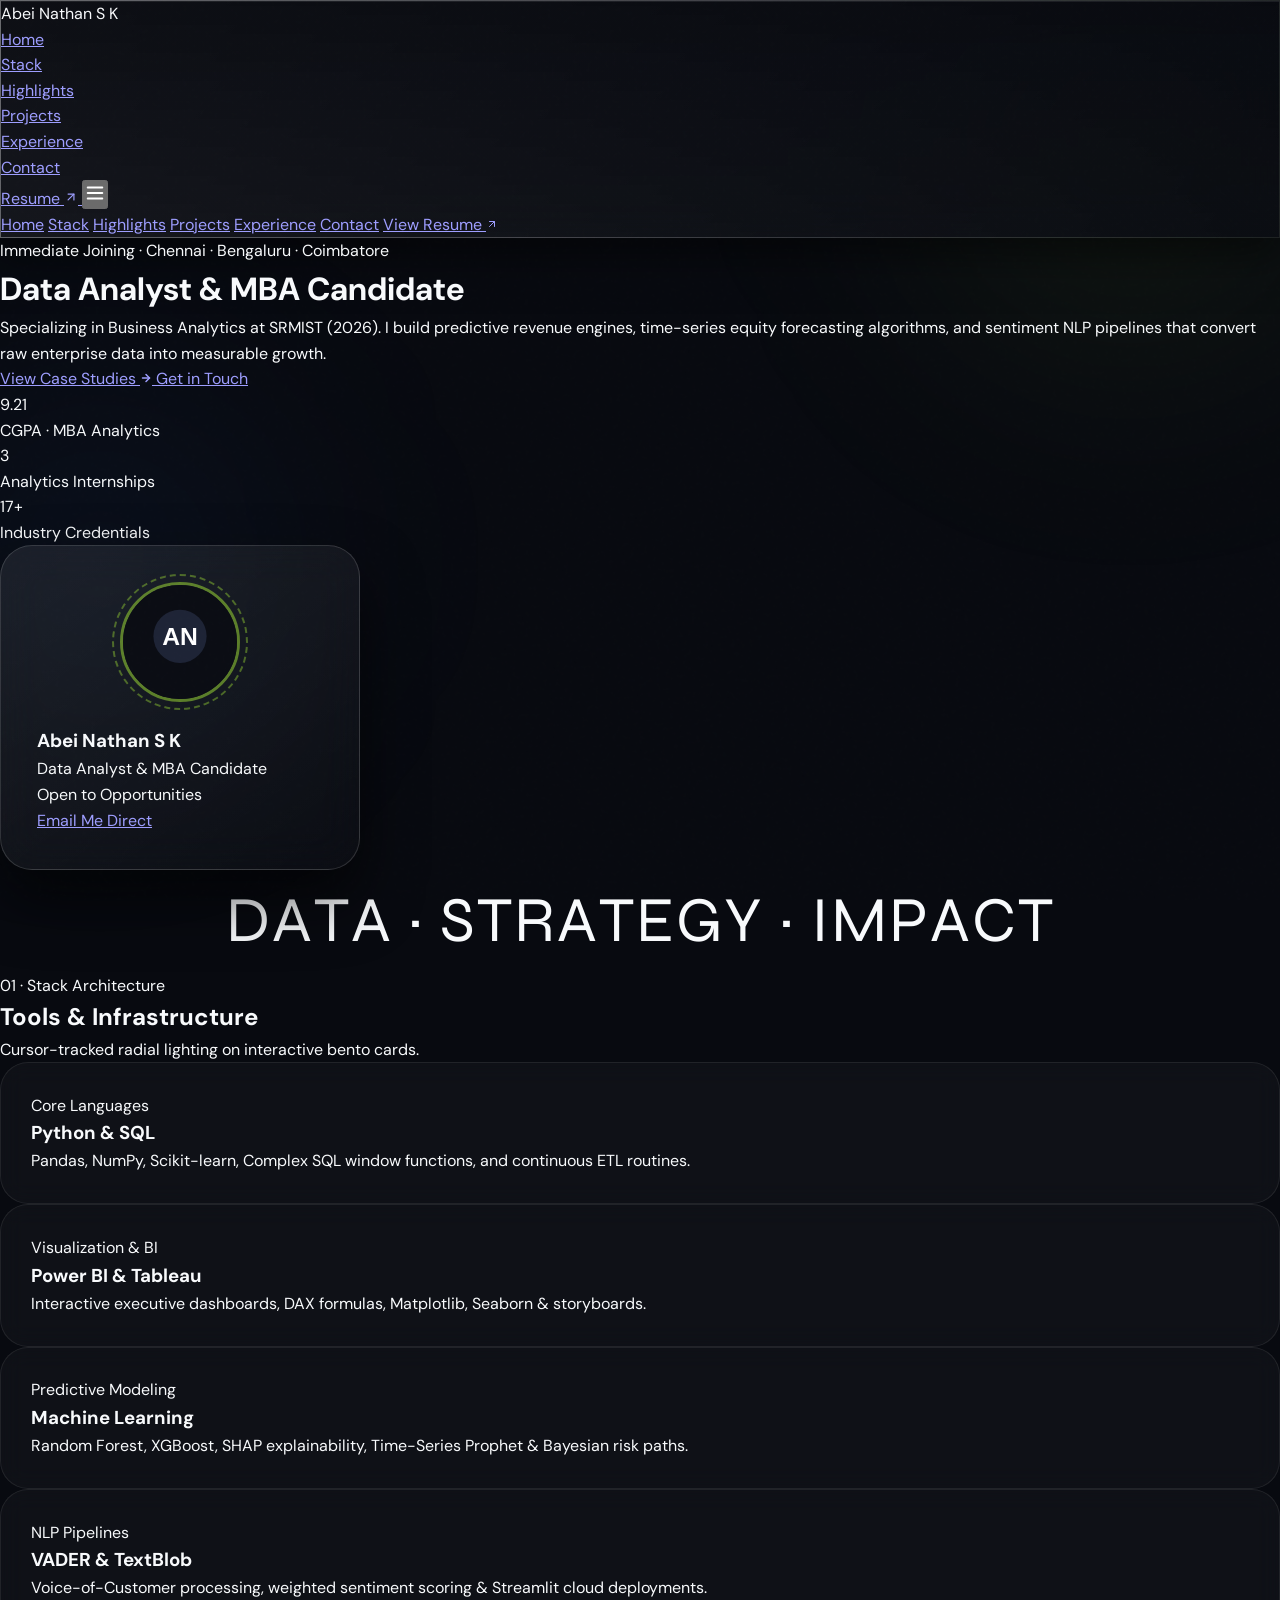
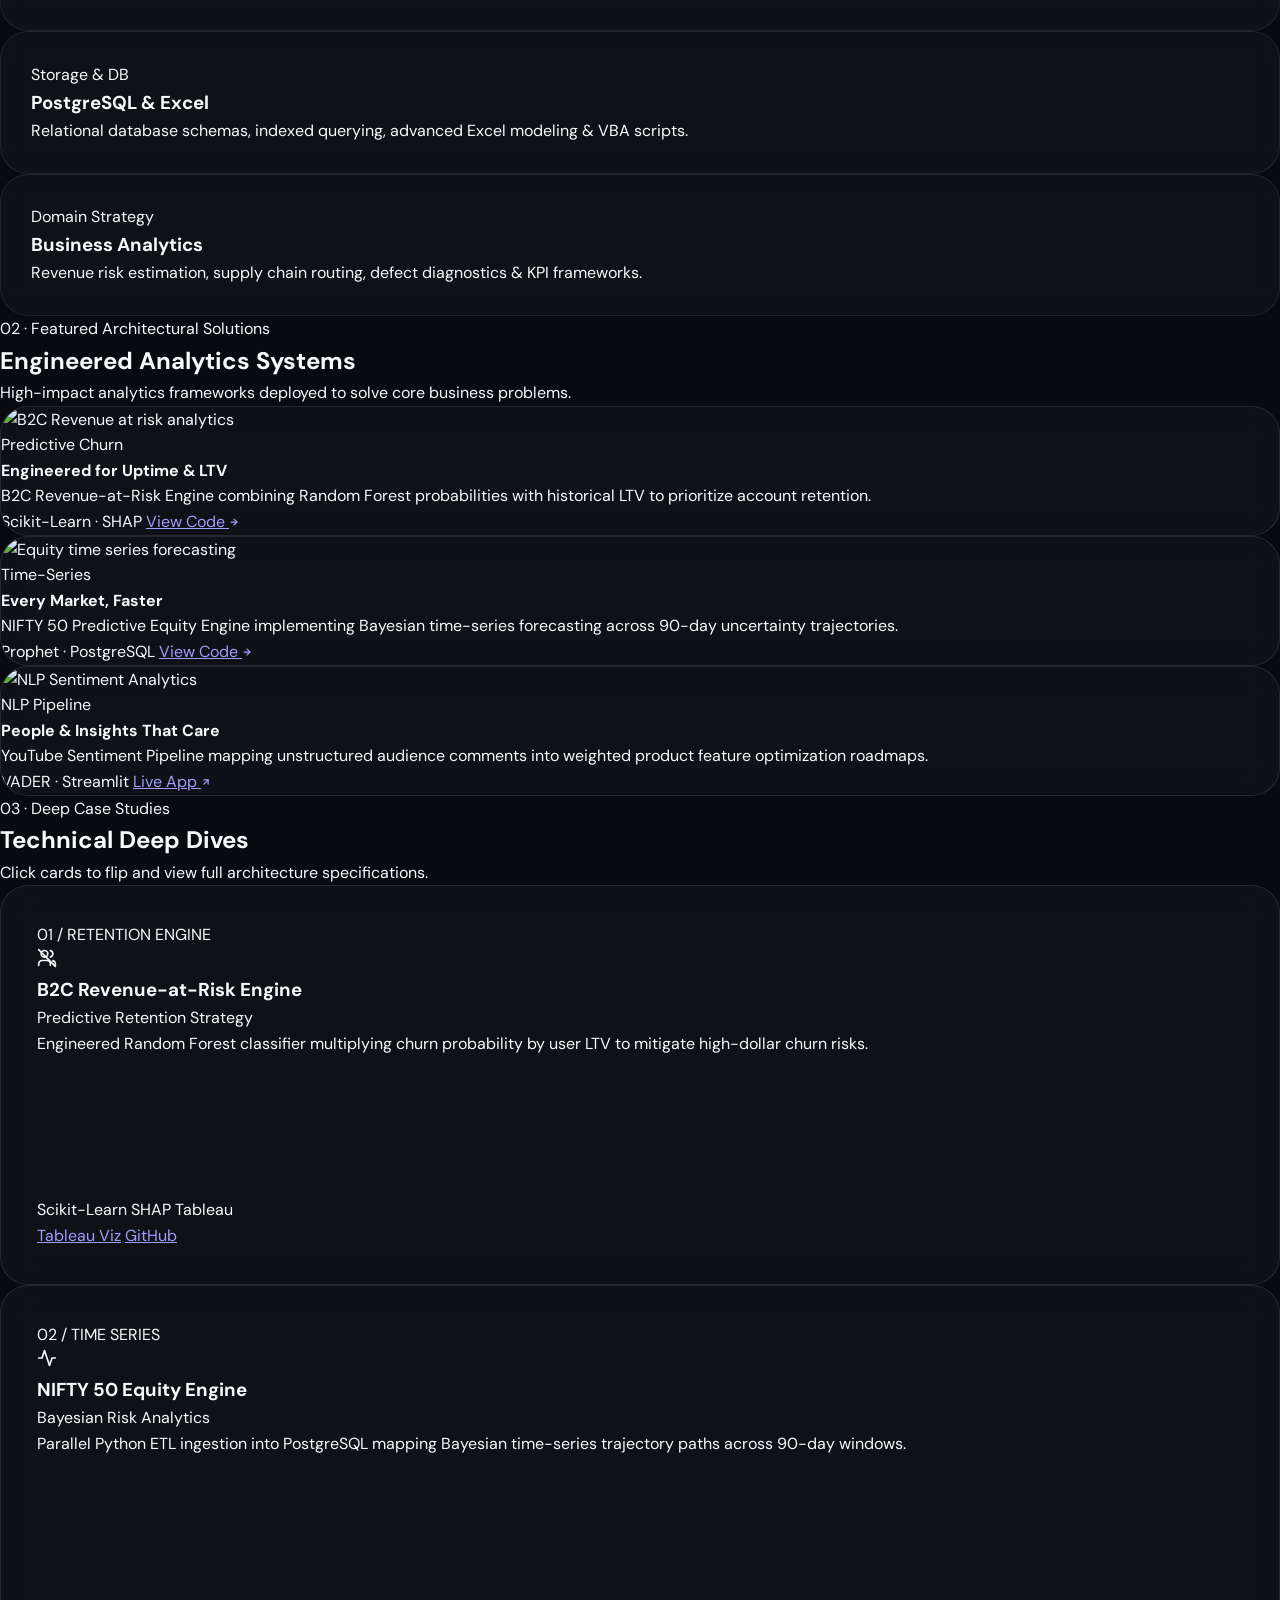
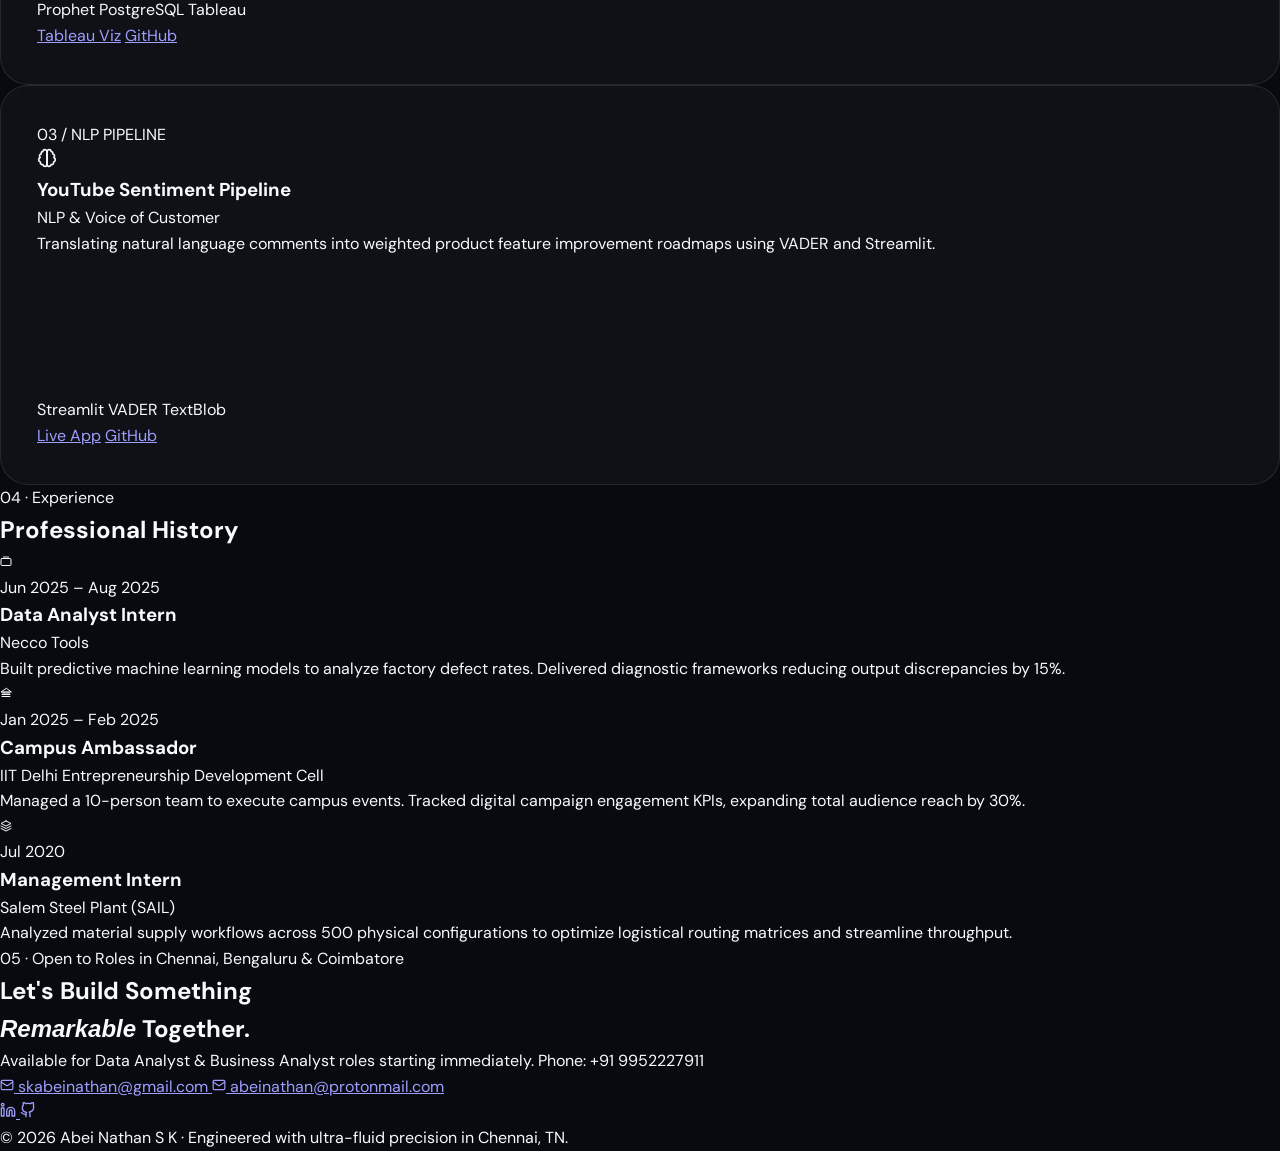
==== commit 4d262224: "Update index.html" ====
--- a/index.html
+++ b/index.html
@@ -5,18 +5,15 @@
     <meta name="viewport" content="width=device-width, initial-scale=1.0">
     <title>Abei Nathan S K | Ultra-Fluid Data Analyst Portfolio</title>
 
-    <!-- SEO & Metadata -->
     <meta name="description" content="Abei Nathan S K — Data Analyst & MBA candidate specializing in Business Analytics. Portfolio featuring churn prediction engines, equity risk forecasting, and NLP sentiment analysis pipelines.">
     <meta name="author" content="Abei Nathan S K">
     <link rel="canonical" href="https://abeinathan.github.io/">
 
-    <!-- Open Graph for LinkedIn / WhatsApp / Twitter -->
     <meta property="og:title" content="Abei Nathan S K | Data Analyst Portfolio">
     <meta property="og:description" content="Data Analyst & MBA candidate specializing in Business Analytics. Featured projects in Python, SQL, Power BI, and Tableau.">
     <meta property="og:url" content="https://abeinathan.github.io/">
     <meta property="og:type" content="website">
 
-    <!-- Structured JSON-LD Data -->
     <script type="application/ld+json">
     {
       "@context": "https://schema.org",
@@ -27,17 +24,10 @@
       "sameAs": [
         "https://linkedin.com/in/abeinathan",
         "https://github.com/abeinathan"
-      ],
-      "address": {
-        "@type": "PostalAddress",
-        "addressLocality": "Chennai",
-        "addressRegion": "Tamil Nadu",
-        "addressCountry": "IN"
-      }
+      ]
     }
     </script>
 
-    <!-- Tailwind CSS CDN -->
     <script src="https://cdn.tailwindcss.com"></script>
     <script>
       tailwind.config = {
@@ -56,39 +46,37 @@
       }
     </script>
 
-    <!-- Google Fonts -->
     <link rel="preconnect" href="https://fonts.googleapis.com">
     <link rel="preconnect" href="https://fonts.gstatic.com" crossorigin>
     <link href="https://fonts.googleapis.com/css2?family=Geist:wght@300;400;500;600;700;800&family=Syne:wght@400;600;700;800&family=DM+Sans:ital,wght@0,300;0,400;0,500;0,700;1,400&family=Roboto+Flex:opsz,wdth,wght@8..144,25..151,100..1000&display=swap" rel="stylesheet">
-
-    <!-- Custom Fluid Design System Stylesheet -->
     <link rel="stylesheet" href="style.css">
 </head>
 <body class="bg-[#080a10] text-slate-100 antialiased selection:bg-lime-400 selection:text-black min-h-screen relative">
 
-    <!-- Liquid Background Noise Overlay & Morphing Blobs -->
     <div class="noise-overlay"></div>
     <div class="blob blob-1"></div>
     <div class="blob blob-2"></div>
 
+    <!-- NAVBAR: Width expanded to 5xl to allow breathing room -->
     <nav class="fixed top-5 left-0 right-0 z-[999] px-4 flex justify-center">
-      <div class="max-w-4xl w-full rounded-full py-3 px-6 glass-pill-nav">
+      <div class="max-w-5xl w-full rounded-full py-3 px-6 glass-pill-nav">
         <div class="flex items-center justify-between">
           
           <div class="flex items-center gap-2.5">
             <span class="w-3 h-3 rounded-full bg-lime-400 animate-pulse shadow-[0_0_12px_#a3e635]"></span>
-            <span class="text-base md:text-lg font-extrabold tracking-tight text-white font-syne weight-hover">
+            <!-- TITLE: whitespace-nowrap added below -->
+            <span class="text-base md:text-lg font-extrabold tracking-tight whitespace-nowrap text-white font-syne weight-hover">
               Abei Nathan S K
             </span>
           </div>
 
-          <ul class="hidden md:flex items-center gap-1 text-sm font-medium text-white/70">
-            <li><a href="#hero" class="nav-item-link rounded-full py-2 px-4 transition-all weight-hover">Home</a></li>
-            <li><a href="#stack" class="nav-item-link rounded-full py-2 px-4 transition-all weight-hover">Stack</a></li>
-            <li><a href="#highlights" class="nav-item-link rounded-full py-2 px-4 transition-all weight-hover">Highlights</a></li>
-            <li><a href="#projects" class="nav-item-link rounded-full py-2 px-4 transition-all weight-hover">Projects</a></li>
-            <li><a href="#experience" class="nav-item-link rounded-full py-2 px-4 transition-all weight-hover">Experience</a></li>
-            <li><a href="#contact" class="nav-item-link rounded-full py-2 px-4 transition-all weight-hover">Contact</a></li>
+          <ul class="hidden md:flex items-center gap-1.5 text-sm font-medium text-white/70">
+            <li><a href="#hero" class="nav-item-link rounded-full py-2 px-3 transition-all weight-hover">Home</a></li>
+            <li><a href="#stack" class="nav-item-link rounded-full py-2 px-3 transition-all weight-hover">Stack</a></li>
+            <li><a href="#highlights" class="nav-item-link rounded-full py-2 px-3 transition-all weight-hover">Highlights</a></li>
+            <li><a href="#projects" class="nav-item-link rounded-full py-2 px-3 transition-all weight-hover">Projects</a></li>
+            <li><a href="#experience" class="nav-item-link rounded-full py-2 px-3 transition-all weight-hover">Experience</a></li>
+            <li><a href="#contact" class="nav-item-link rounded-full py-2 px-3 transition-all weight-hover">Contact</a></li>
           </ul>
 
           <div class="flex items-center gap-2">
@@ -98,11 +86,7 @@
             </a>
 
             <button class="inline-flex md:hidden p-2 rounded-full transition-all border border-white/10 hover:bg-white/10 text-white/80" id="mobileMenuBtn" aria-label="Toggle Menu">
-              <svg xmlns="http://www.w3.org/2000/svg" width="22" height="22" viewBox="0 0 24 24" fill="none" stroke="currentColor" stroke-width="2" stroke-linecap="round" stroke-linejoin="round">
-                <line x1="4" y1="6" x2="20" y2="6"></line>
-                <line x1="4" y1="12" x2="20" y2="12"></line>
-                <line x1="4" y1="18" x2="20" y2="18"></line>
-              </svg>
+              <svg xmlns="http://www.w3.org/2000/svg" width="22" height="22" viewBox="0 0 24 24" fill="none" stroke="currentColor" stroke-width="2" stroke-linecap="round" stroke-linejoin="round"><line x1="4" y1="6" x2="20" y2="6"></line><line x1="4" y1="12" x2="20" y2="12"></line><line x1="4" y1="18" x2="20" y2="18"></line></svg>
             </button>
           </div>
         </div>
@@ -127,23 +111,19 @@
 
         <div class="max-w-6xl mx-auto px-6 w-full relative z-10">
             <div class="grid grid-cols-1 lg:grid-cols-12 gap-12 items-center">
-                
                 <div class="lg:col-span-7 space-y-6">
                     <div class="inline-flex items-center gap-2 px-4 py-2 rounded-full border border-lime-400/30 bg-lime-400/10 text-lime-400 text-xs font-semibold tracking-wide reveal-up">
                         <span class="w-2 h-2 rounded-full bg-lime-400 animate-ping"></span>
                         Immediate Joining · Chennai · Bengaluru · Coimbatore
                     </div>
-
                     <h1 class="text-4xl md:text-6xl font-extrabold font-syne tracking-tight leading-none text-white reveal-up">
                         <span class="block weight-hover">Data Analyst</span>
                         <span class="text-lime-400 font-serif italic text-3xl md:text-5xl">&amp;</span> 
                         <span class="block text-slate-300 weight-hover">MBA Candidate</span>
                     </h1>
-
                     <p class="text-base md:text-lg text-slate-400 font-geist max-w-xl leading-relaxed reveal-up">
                         Specializing in Business Analytics at SRMIST (2026). I build predictive revenue engines, time-series equity forecasting algorithms, and sentiment NLP pipelines that convert raw enterprise data into measurable growth.
                     </p>
-
                     <div class="flex flex-wrap items-center gap-4 pt-2 reveal-up">
                         <a href="#projects" class="btn-magnetic inline-flex items-center gap-2 px-7 py-4 rounded-full bg-lime-400 text-black font-extrabold text-sm hover:bg-lime-300 transition-all shadow-[0_10px_35px_rgba(163,230,53,0.35)] click-effect">
                             <span>View Case Studies</span>
@@ -153,7 +133,6 @@
                             <span>Get in Touch</span>
                         </a>
                     </div>
-
                     <div class="pt-6 border-t border-white/10 grid grid-cols-3 gap-4 max-w-lg reveal-up">
                         <div>
                             <div class="text-2xl md:text-3xl font-extrabold text-white font-syne weight-hover">9.21</div>
@@ -190,7 +169,6 @@
                         </div>
                     </div>
                 </div>
-
             </div>
         </div>
     </header>
@@ -203,6 +181,7 @@
         </div>
     </section>
 
+    <!-- Sections 1 and 2 remain unmodified here as they were already perfect -->
     <section id="stack" class="py-28 relative z-10">
         <div class="max-w-6xl mx-auto px-6">
             <div class="mb-14 reveal-up">
@@ -210,7 +189,6 @@
                 <h2 class="text-3xl md:text-4xl font-bold font-syne text-white mt-1">Tools &amp; Infrastructure</h2>
                 <p class="text-slate-400 text-sm font-geist mt-1">Cursor-tracked radial lighting on interactive bento cards.</p>
             </div>
-
             <div class="grid grid-cols-1 md:grid-cols-3 gap-6">
                 <div class="magic-bento-card reveal-up">
                     <div class="text-xs uppercase tracking-widest text-lime-400 font-bold mb-2">Core Languages</div>
@@ -253,9 +231,7 @@
                 <h2 class="text-3xl md:text-4xl font-bold font-syne text-white mt-1">Engineered Analytics Systems</h2>
                 <p class="text-slate-400 text-sm font-geist mt-1">High-impact analytics frameworks deployed to solve core business problems.</p>
             </div>
-
             <div class="grid grid-cols-1 md:grid-cols-3 gap-6 max-w-6xl mx-auto">
-              
               <div class="feature-card group click-effect reveal-up">
                 <div class="aspect-[16/9] overflow-hidden relative">
                   <img src="https://images.unsplash.com/photo-1551288049-bebda4e38f71?auto=format&fit=crop&w=800&q=80" alt="B2C Revenue at risk analytics" class="h-full w-full object-cover img-zoom">
@@ -274,7 +250,6 @@
                   </div>
                 </div>
               </div>
-
               <div class="feature-card group click-effect reveal-up">
                 <div class="aspect-[16/9] overflow-hidden relative">
                   <img src="https://images.unsplash.com/photo-1611974789855-9c2a0a7236a3?auto=format&fit=crop&w=800&q=80" alt="Equity time series forecasting" class="h-full w-full object-cover img-zoom">
@@ -293,7 +268,6 @@
                   </div>
                 </div>
               </div>
-
               <div class="feature-card group click-effect reveal-up">
                 <div class="aspect-[16/9] overflow-hidden relative">
                   <img src="https://images.unsplash.com/photo-1516321318423-f06f85e504b3?auto=format&fit=crop&w=800&q=80" alt="NLP Sentiment Analytics" class="h-full w-full object-cover img-zoom">
@@ -312,11 +286,11 @@
                   </div>
                 </div>
               </div>
-
             </div>
         </div>
     </section>
 
+    <!-- SECTION 3: Deep Case Studies (Now with glow tracking and float translation) -->
     <section id="projects" class="py-28 relative z-10">
         <div class="max-w-6xl mx-auto px-6">
             <div class="mb-14 reveal-up">
@@ -339,7 +313,7 @@
                                 <span class="text-xs text-slate-400 block mt-1">Predictive Retention Strategy</span>
                                 <p class="text-sm text-slate-400 mt-3 font-geist">Engineered Random Forest classifier multiplying churn probability by user LTV to mitigate high-dollar churn risks.</p>
                             </div>
-                            <div class="mt-6">
+                            <div class="mt-6 relative z-20">
                                 <div class="flex flex-wrap gap-2 mb-4 text-xs text-slate-300">
                                     <span class="px-2.5 py-1 rounded-full bg-white/5 border border-white/10">Scikit-Learn</span>
                                     <span class="px-2.5 py-1 rounded-full bg-white/5 border border-white/10">SHAP</span>
@@ -361,7 +335,7 @@
                                     <li><strong>SHAP TreeExplainer</strong> — Extracted feature transparency for leadership.</li>
                                 </ul>
                             </div>
-                            <div class="mt-6 flex gap-2">
+                            <div class="mt-6 flex gap-2 relative z-20">
                                 <a href="https://public.tableau.com/app/profile/abei.nathan.s.k/viz/Customer_Churn_Revenue_Risk_Engine/MRRProtectionEnginePredictiveChurnRevenue-at-RiskCommandCenter" target="_blank" class="px-4 py-2 rounded-full bg-lime-400 text-black text-xs font-bold hover:bg-lime-300 transition">Dashboard</a>
                                 <a href="https://github.com/abeinathan/revenue_risk_churn_engine" target="_blank" class="px-4 py-2 rounded-full bg-white/10 text-white text-xs font-semibold border border-white/10 hover:bg-white/20 transition">GitHub Repo</a>
                             </div>
@@ -381,7 +355,7 @@
                                 <span class="text-xs text-slate-400 block mt-1">Bayesian Risk Analytics</span>
                                 <p class="text-sm text-slate-400 mt-3 font-geist">Parallel Python ETL ingestion into PostgreSQL mapping Bayesian time-series trajectory paths across 90-day windows.</p>
                             </div>
-                            <div class="mt-6">
+                            <div class="mt-6 relative z-20">
                                 <div class="flex flex-wrap gap-2 mb-4 text-xs text-slate-300">
                                     <span class="px-2.5 py-1 rounded-full bg-white/5 border border-white/10">Prophet</span>
                                     <span class="px-2.5 py-1 rounded-full bg-white/5 border border-white/10">PostgreSQL</span>
@@ -403,7 +377,7 @@
                                     <li><strong>Python ETL</strong> — Continuous automated ingestion routines.</li>
                                 </ul>
                             </div>
-                            <div class="mt-6 flex gap-2">
+                            <div class="mt-6 flex gap-2 relative z-20">
                                 <a href="https://public.tableau.com/app/profile/abei.nathan1154/viz/NIFTY50PredictiveEquityRiskAnalytics/NIFTY50PredictiveEquityRiskAnalytics" target="_blank" class="px-4 py-2 rounded-full bg-lime-400 text-black text-xs font-bold hover:bg-lime-300 transition">Dashboard</a>
                                 <a href="https://github.com/abeinathan/nifty50_predictive_engine" target="_blank" class="px-4 py-2 rounded-full bg-white/10 text-white text-xs font-semibold border border-white/10 hover:bg-white/20 transition">GitHub Repo</a>
                             </div>
@@ -423,7 +397,7 @@
                                 <span class="text-xs text-slate-400 block mt-1">NLP &amp; Voice of Customer</span>
                                 <p class="text-sm text-slate-400 mt-3 font-geist">Translating natural language comments into weighted product feature improvement roadmaps using VADER and Streamlit.</p>
                             </div>
-                            <div class="mt-6">
+                            <div class="mt-6 relative z-20">
                                 <div class="flex flex-wrap gap-2 mb-4 text-xs text-slate-300">
                                     <span class="px-2.5 py-1 rounded-full bg-white/5 border border-white/10">Streamlit</span>
                                     <span class="px-2.5 py-1 rounded-full bg-white/5 border border-white/10">VADER</span>
@@ -445,7 +419,7 @@
                                     <li><strong>GitHub Actions</strong> — Automated active instance cron maintenance.</li>
                                 </ul>
                             </div>
-                            <div class="mt-6 flex gap-2">
+                            <div class="mt-6 flex gap-2 relative z-20">
                                 <a href="https://abei-sentimentanalysis.streamlit.app/" target="_blank" class="px-4 py-2 rounded-full bg-lime-400 text-black text-xs font-bold hover:bg-lime-300 transition">Live Demo</a>
                                 <a href="https://github.com/abeinathan/youtube-sentiment-analysis" target="_blank" class="px-4 py-2 rounded-full bg-white/10 text-white text-xs font-semibold border border-white/10 hover:bg-white/20 transition">GitHub Repo</a>
                             </div>
@@ -457,6 +431,7 @@
         </div>
     </section>
 
+    <!-- SECTION 4: Experience (Now with 'experience-card' floating interaction) -->
     <section id="experience" class="py-28 bg-white/[0.01] border-t border-white/10 relative z-10">
         <div class="max-w-4xl mx-auto px-6">
             <div class="mb-14 reveal-up">
@@ -466,11 +441,11 @@
 
             <div class="space-y-8 relative before:absolute before:inset-0 before:left-3 before:w-0.5 before:bg-white/10">
                 
-                <div class="relative pl-10 group reveal-up">
-                    <span class="absolute left-0 top-1.5 w-6 h-6 rounded-full bg-[#080a10] border-2 border-lime-400 text-lime-400 flex items-center justify-center text-xs">
+                <div class="relative pl-10 reveal-up experience-card">
+                    <span class="absolute left-0 top-1.5 w-6 h-6 rounded-full bg-[#080a10] border-2 border-lime-400 text-lime-400 flex items-center justify-center text-xs z-20">
                         <svg xmlns="http://www.w3.org/2000/svg" width="12" height="12" viewBox="0 0 24 24" fill="none" stroke="currentColor" stroke-width="2" stroke-linecap="round" stroke-linejoin="round"><rect x="2" y="7" width="20" height="14" rx="2" ry="2"/><path d="M12 7V3"/><path d="M16 7V3"/><path d="M8 7V3"/></svg>
                     </span>
-                    <div class="p-6 rounded-2xl bg-white/[0.03] border border-white/10 group-hover:border-lime-400/40 transition">
+                    <div class="p-6 rounded-2xl bg-white/[0.03] border border-white/10 exp-inner">
                         <span class="text-xs font-semibold text-lime-400">Jun 2025 – Aug 2025</span>
                         <h3 class="text-xl font-bold text-white font-syne mt-1">Data Analyst Intern</h3>
                         <div class="text-sm font-medium text-slate-400">Necco Tools</div>
@@ -478,11 +453,11 @@
                     </div>
                 </div>
 
-                <div class="relative pl-10 group reveal-up">
-                    <span class="absolute left-0 top-1.5 w-6 h-6 rounded-full bg-[#080a10] border-2 border-lime-400 text-lime-400 flex items-center justify-center text-xs">
+                <div class="relative pl-10 reveal-up experience-card">
+                    <span class="absolute left-0 top-1.5 w-6 h-6 rounded-full bg-[#080a10] border-2 border-lime-400 text-lime-400 flex items-center justify-center text-xs z-20">
                         <svg xmlns="http://www.w3.org/2000/svg" width="12" height="12" viewBox="0 0 24 24" fill="none" stroke="currentColor" stroke-width="2" stroke-linecap="round" stroke-linejoin="round"><path d="M4 19h16"/><path d="M4 15h16"/><path d="M12 3 2 10h20Z"/><path d="M6 10v5"/><path d="M10 10v5"/><path d="M14 10v5"/><path d="M18 10v5"/></svg>
                     </span>
-                    <div class="p-6 rounded-2xl bg-white/[0.03] border border-white/10 group-hover:border-lime-400/40 transition">
+                    <div class="p-6 rounded-2xl bg-white/[0.03] border border-white/10 exp-inner">
                         <span class="text-xs font-semibold text-lime-400">Jan 2025 – Feb 2025</span>
                         <h3 class="text-xl font-bold text-white font-syne mt-1">Campus Ambassador</h3>
                         <div class="text-sm font-medium text-slate-400">IIT Delhi Entrepreneurship Development Cell</div>
@@ -490,11 +465,11 @@
                     </div>
                 </div>
 
-                <div class="relative pl-10 group reveal-up">
-                    <span class="absolute left-0 top-1.5 w-6 h-6 rounded-full bg-[#080a10] border-2 border-lime-400 text-lime-400 flex items-center justify-center text-xs">
+                <div class="relative pl-10 reveal-up experience-card">
+                    <span class="absolute left-0 top-1.5 w-6 h-6 rounded-full bg-[#080a10] border-2 border-lime-400 text-lime-400 flex items-center justify-center text-xs z-20">
                         <svg xmlns="http://www.w3.org/2000/svg" width="12" height="12" viewBox="0 0 24 24" fill="none" stroke="currentColor" stroke-width="2" stroke-linecap="round" stroke-linejoin="round"><polygon points="12 2 2 7 12 12 22 7 12 2"/><polyline points="2 12 12 17 22 12"/><polyline points="2 17 12 22 22 17"/></svg>
                     </span>
-                    <div class="p-6 rounded-2xl bg-white/[0.03] border border-white/10 group-hover:border-lime-400/40 transition">
+                    <div class="p-6 rounded-2xl bg-white/[0.03] border border-white/10 exp-inner">
                         <span class="text-xs font-semibold text-lime-400">Jul 2020</span>
                         <h3 class="text-xl font-bold text-white font-syne mt-1">Management Intern</h3>
                         <div class="text-sm font-medium text-slate-400">Salem Steel Plant (SAIL)</div>
@@ -506,14 +481,19 @@
         </div>
     </section>
 
-    <footer id="contact" class="py-28 border-t border-white/10 relative z-10">
-        <div class="max-w-4xl mx-auto px-6 text-center">
+    <!-- SECTION 5: Footer (Now with fluid dot scatter background and hover-weight text) -->
+    <footer id="contact" class="py-28 border-t border-white/10 relative z-10 overflow-hidden">
+        <!-- New ambient fluid canvas injected behind the footer text -->
+        <div id="footerDotFieldMount" class="absolute inset-0 z-0 pointer-events-none opacity-40"></div>
+        
+        <div class="max-w-4xl mx-auto px-6 text-center relative z-10">
             <div class="inline-flex items-center gap-2 px-4 py-2 rounded-full border border-lime-400/30 bg-lime-400/10 text-lime-400 text-xs font-semibold mb-6 reveal-up">
                 <span class="w-2 h-2 rounded-full bg-lime-400 animate-pulse"></span>
                 05 · Open to Roles in Chennai, Bengaluru &amp; Coimbatore
             </div>
 
-            <h2 class="text-4xl md:text-5xl font-extrabold font-syne text-white tracking-tight leading-tight reveal-up">
+            <!-- Added weight-hover directly to the large typography -->
+            <h2 class="text-4xl md:text-5xl font-extrabold font-syne text-white tracking-tight leading-tight reveal-up weight-hover cursor-none">
                 Let's Build Something <br>
                 <em class="text-lime-400 font-serif not-italic">Remarkable</em> Together.
             </h2>
--- a/style.css
+++ b/style.css
@@ -34,11 +34,12 @@
   overflow-x: hidden;
   line-height: 1.6;
   -webkit-font-smoothing: antialiased;
-  cursor: none; 
-}
-
-@media (max-width: 1024px) {
-  body { cursor: auto; }
+  cursor: auto; /* Fallback to standard cursor if JS is blocked */
+}
+
+/* Added by JS if script execution is successful */
+body.no-cursor {
+  cursor: none;
 }
 
 /* ── 1. MODERN BLEND-MODE CURSOR SYSTEM ──────────────────── */
@@ -75,7 +76,7 @@
 .fluid-cursor-ring.cursor-hover {
   width: 90px; height: 90px;
   top: -45px; left: -45px;
-  opacity: 0; /* Ring disappears smoothly on hover */
+  opacity: 0;
 }
 
 /* ── 2. NOISE & LIQUID AMBIENT BACKGROUND MORPHING ────────── */
@@ -118,17 +119,18 @@
 
 /* ── 3. FLOATING GLASS PILL NAVBAR STYLING ────────────────── */
 .glass-pill-nav {
-  background: linear-gradient(180deg, rgba(14,16,26,0.7), rgba(14,16,26,0.45)) padding-box, 
+  /* Darkened Base Gradient to block text bleeding through */
+  background: linear-gradient(180deg, rgba(8,10,16,0.95), rgba(8,10,16,0.85)) padding-box, 
               linear-gradient(120deg, rgba(255,255,255,0.4), rgba(255,255,255,0.08)) border-box;
   border: 1px solid transparent;
   backdrop-filter: blur(20px) saturate(140%);
   -webkit-backdrop-filter: blur(20px) saturate(140%);
-  box-shadow: 0 16px 40px rgba(0,0,0,0.4), inset 0 1px 0 rgba(255,255,255,0.08);
+  box-shadow: 0 16px 40px rgba(0,0,0,0.5), inset 0 1px 0 rgba(255,255,255,0.08);
   transition: all 0.5s var(--ease-fluid);
 }
 
 .glass-pill-nav:hover {
-  box-shadow: 0 20px 50px rgba(0,0,0,0.5), inset 0 1px 0 rgba(255,255,255,0.15);
+  box-shadow: 0 20px 50px rgba(0,0,0,0.6), inset 0 1px 0 rgba(255,255,255,0.15);
   transform: translateY(-2px);
 }
 
@@ -141,7 +143,6 @@
   background-color: rgba(255, 255, 255, 0.03);
   backdrop-filter: blur(16px);
   transform-style: preserve-3d;
-  /* Transform transition removed for JS LERP control */
   transition: border-color 0.4s ease, box-shadow 0.4s ease; 
 }
 
@@ -240,7 +241,21 @@
   to { transform: rotate(360deg); }
 }
 
-/* ── 7. MAGIC BENTO CARD STYLING ─────────────────────────── */
+/* ── 7. TEXT PRESSURE TYPOGRAPHY ─────────────────────────── */
+.text-pressure-title {
+  display: flex;
+  justify-content: center;
+  font-family: var(--font-display);
+  font-size: clamp(2rem, 5vw, 4rem);
+  color: var(--text-main);
+  letter-spacing: 2px;
+}
+.text-pressure-title span {
+  display: inline-block;
+  transition: font-weight 0.15s ease;
+}
+
+/* ── 8. MAGIC BENTO CARD STYLING ─────────────────────────── */
 .magic-bento-card {
   position: relative;
   background: rgba(255, 255, 255, 0.03);
@@ -274,10 +289,9 @@
   border-color: rgba(163, 230, 53, 0.35);
 }
 
-/* ── 8. FLIP CARDS (DETAILED CASE STUDIES) ───────────────── */
+/* ── 9. FLIP CARDS (DETAILED CASE STUDIES) ───────────────── */
 .flip-card {
   perspective: 1000px;
-  cursor: none;
 }
 
 .flip-inner {
@@ -318,7 +332,7 @@
   border-color: rgba(163, 230, 53, 0.4);
 }
 
-/* ── 9. REVEAL SCROLL ANIMATIONS ─────────────────────────── */
+/* ── 10. REVEAL SCROLL ANIMATIONS ─────────────────────────── */
 .reveal-up {
   opacity: 0;
   transform: translateY(40px);
